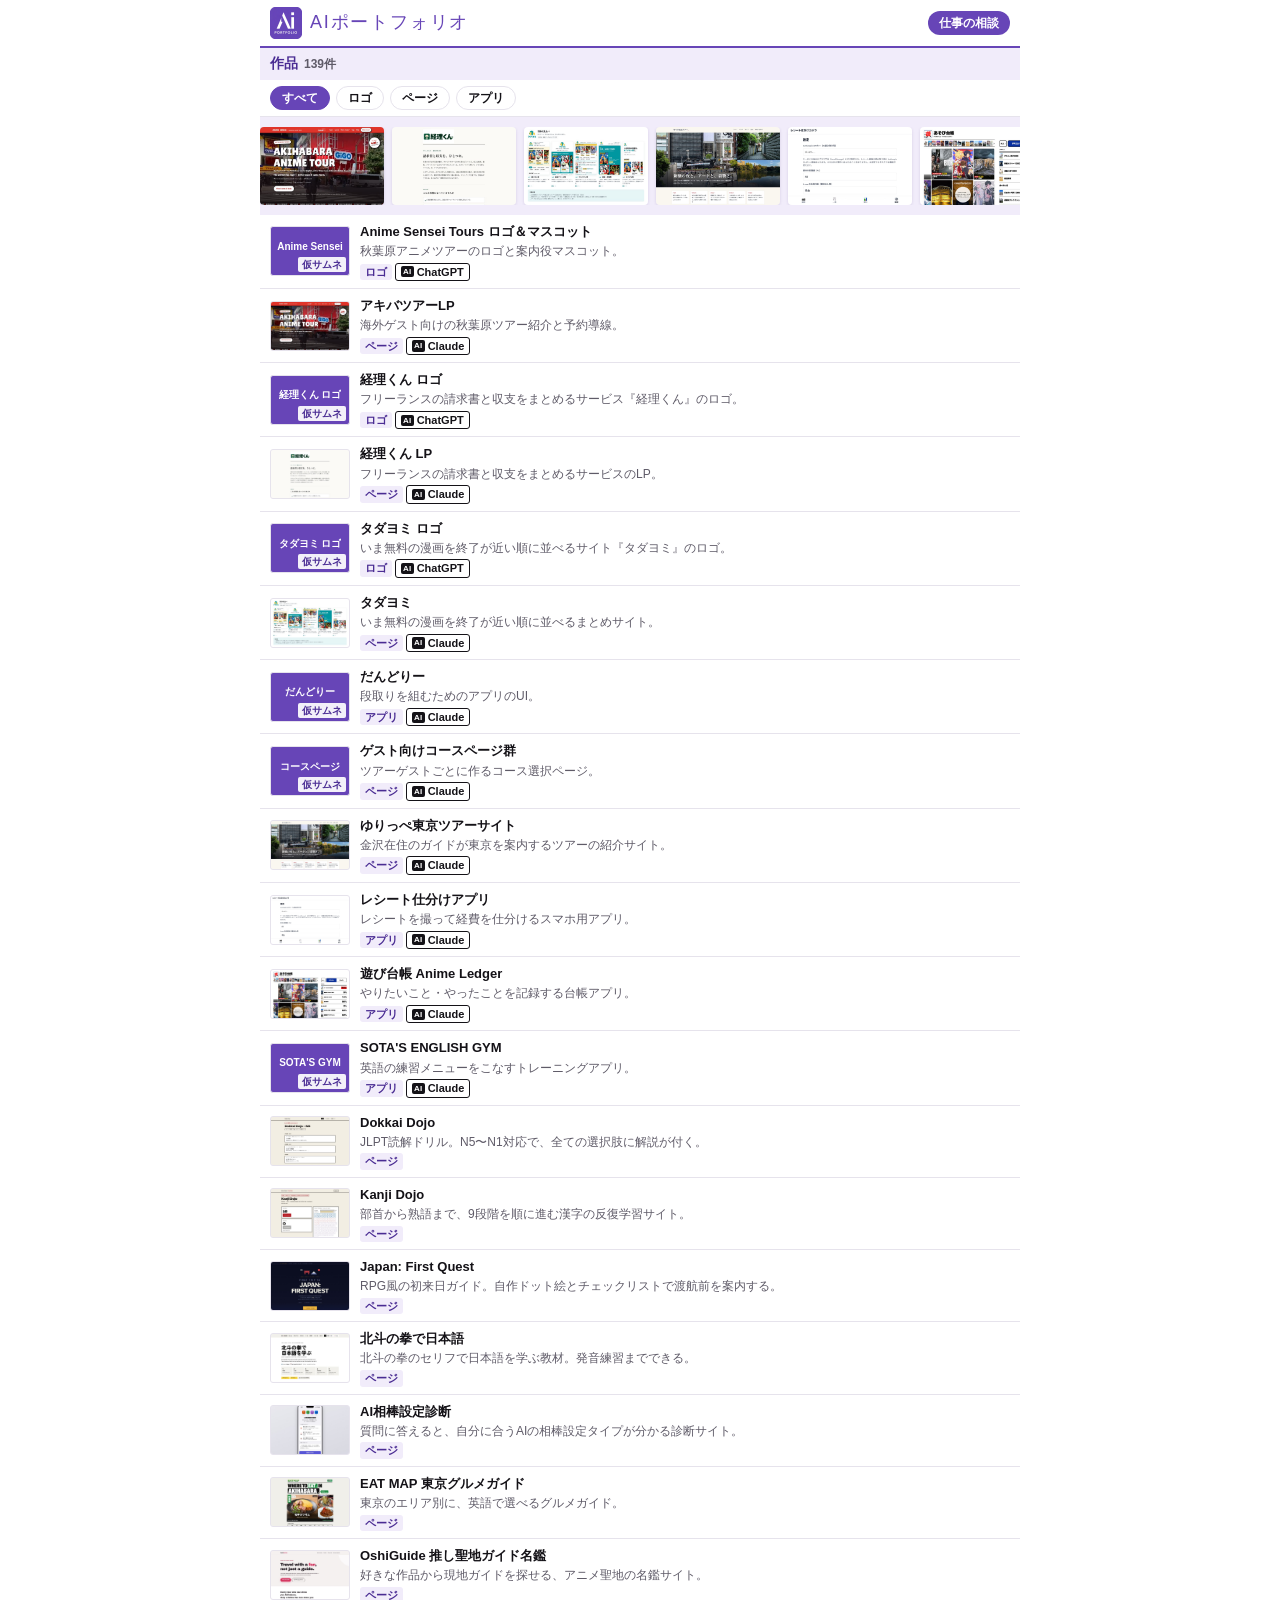
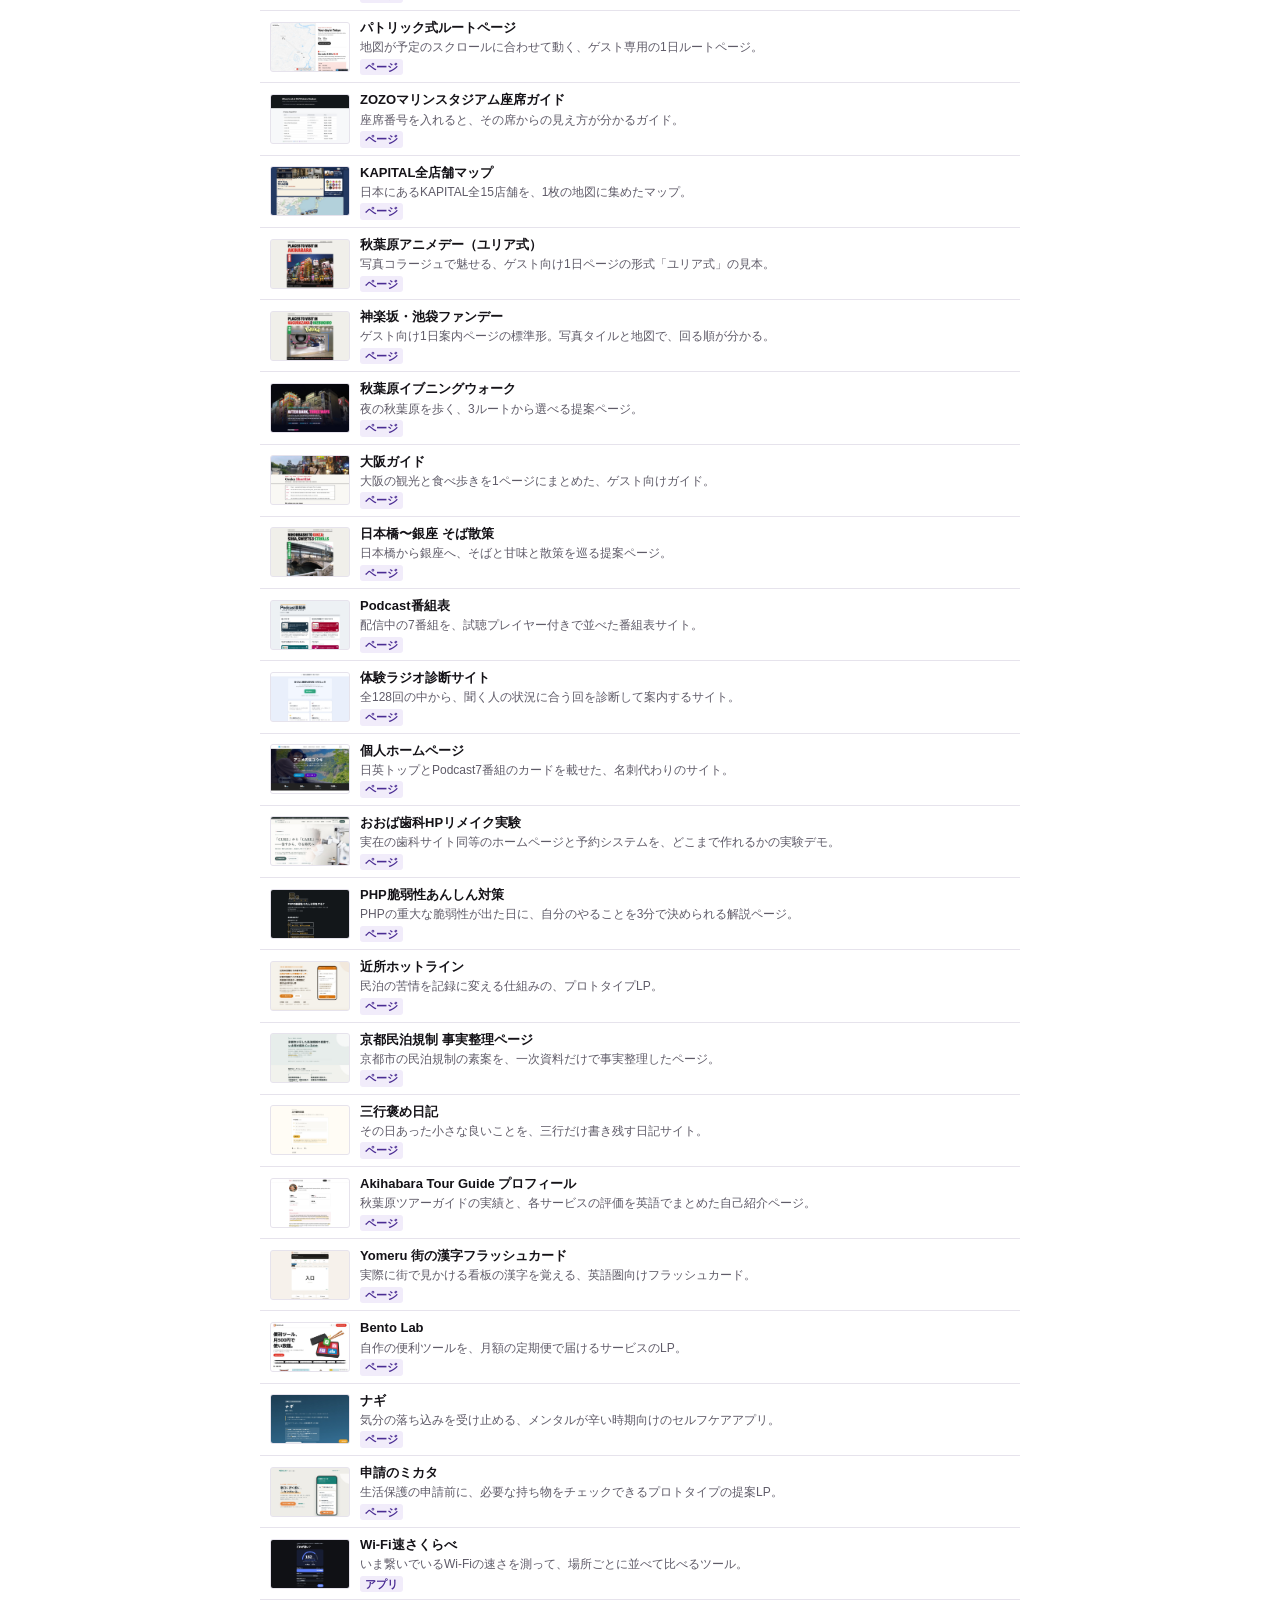
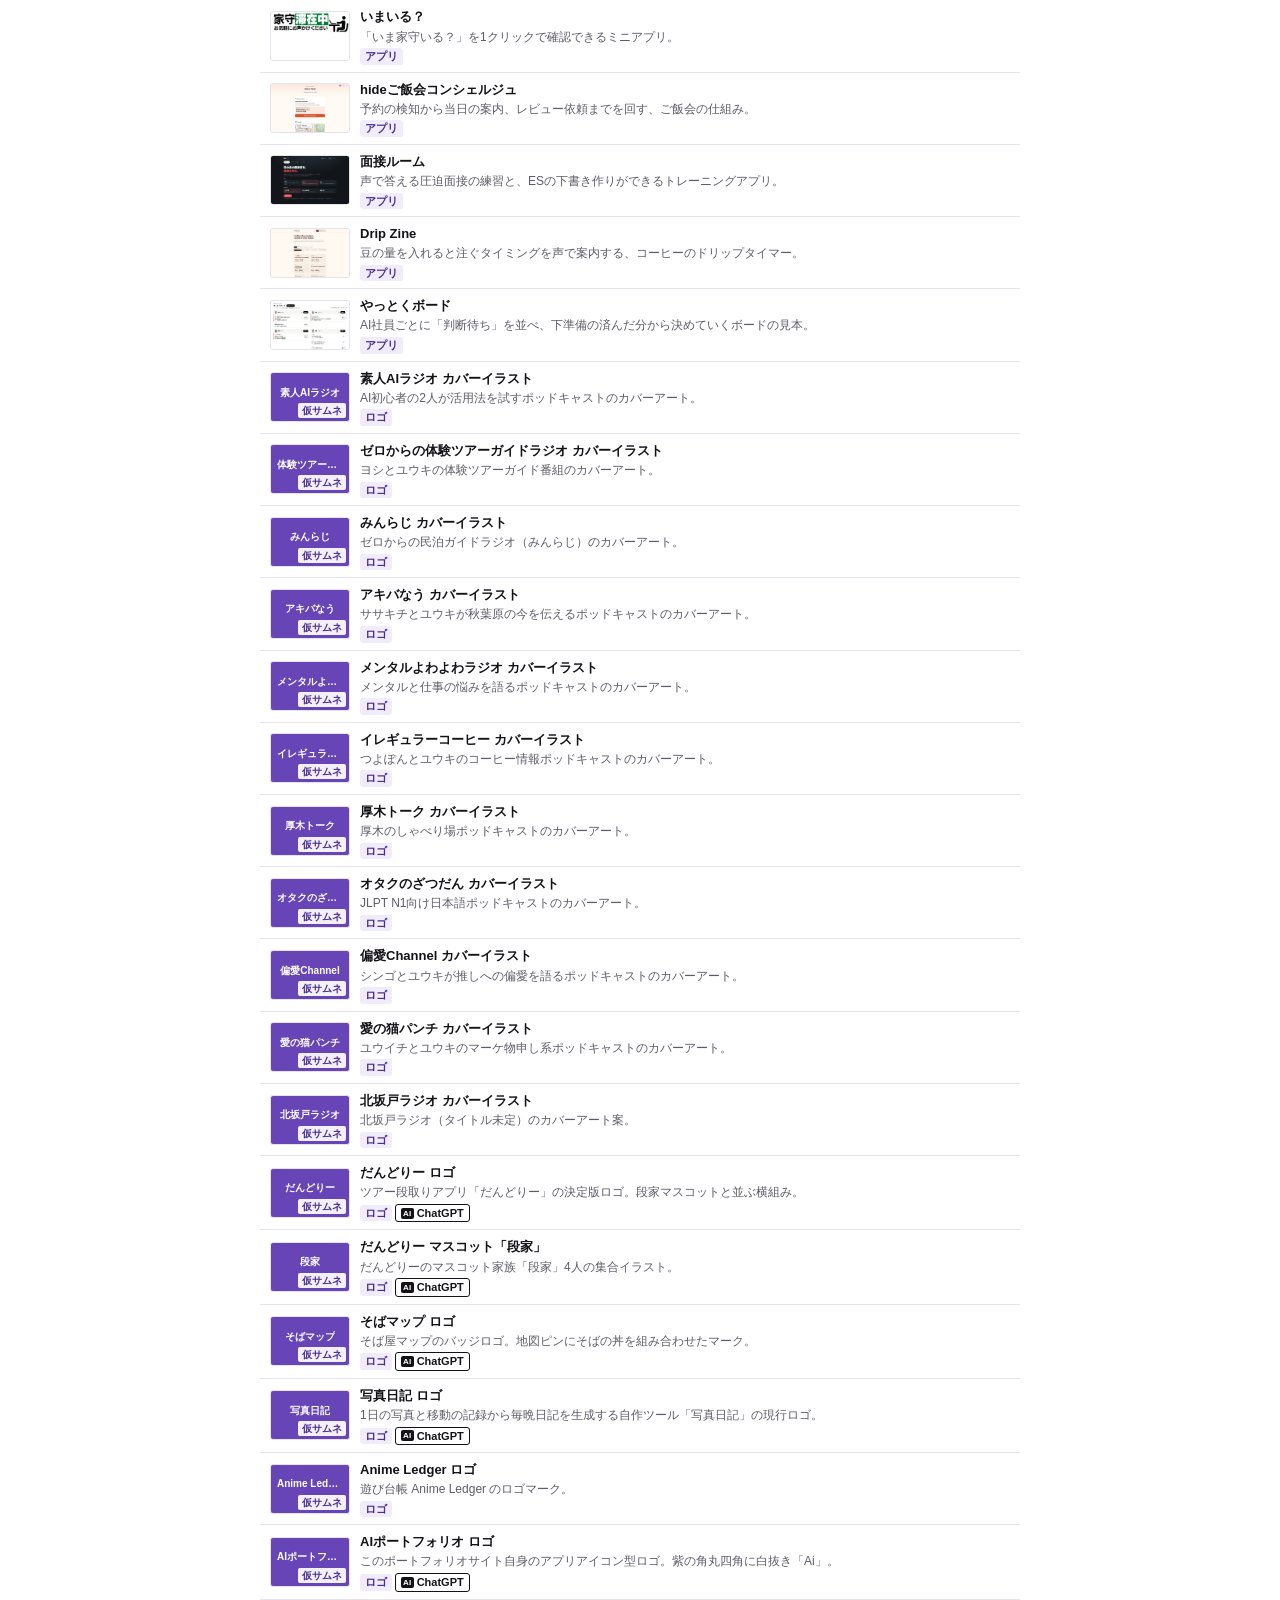
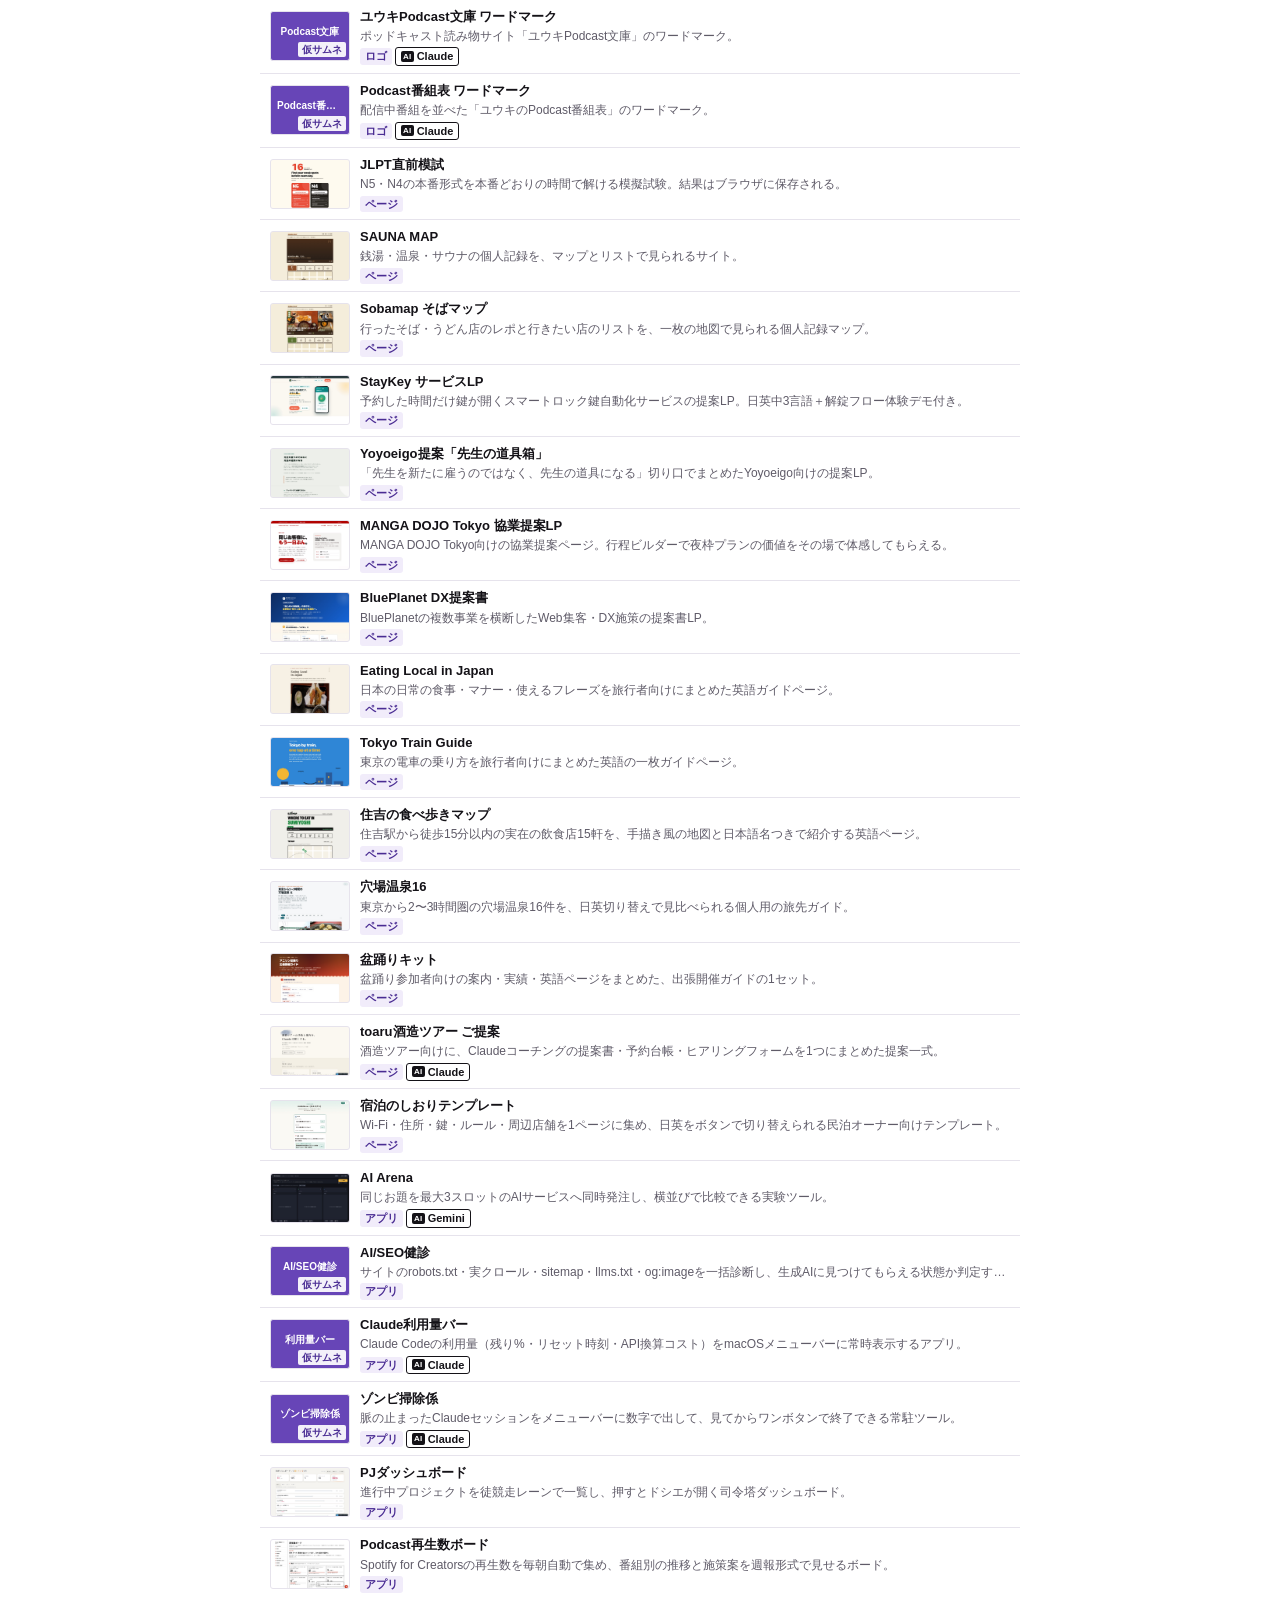
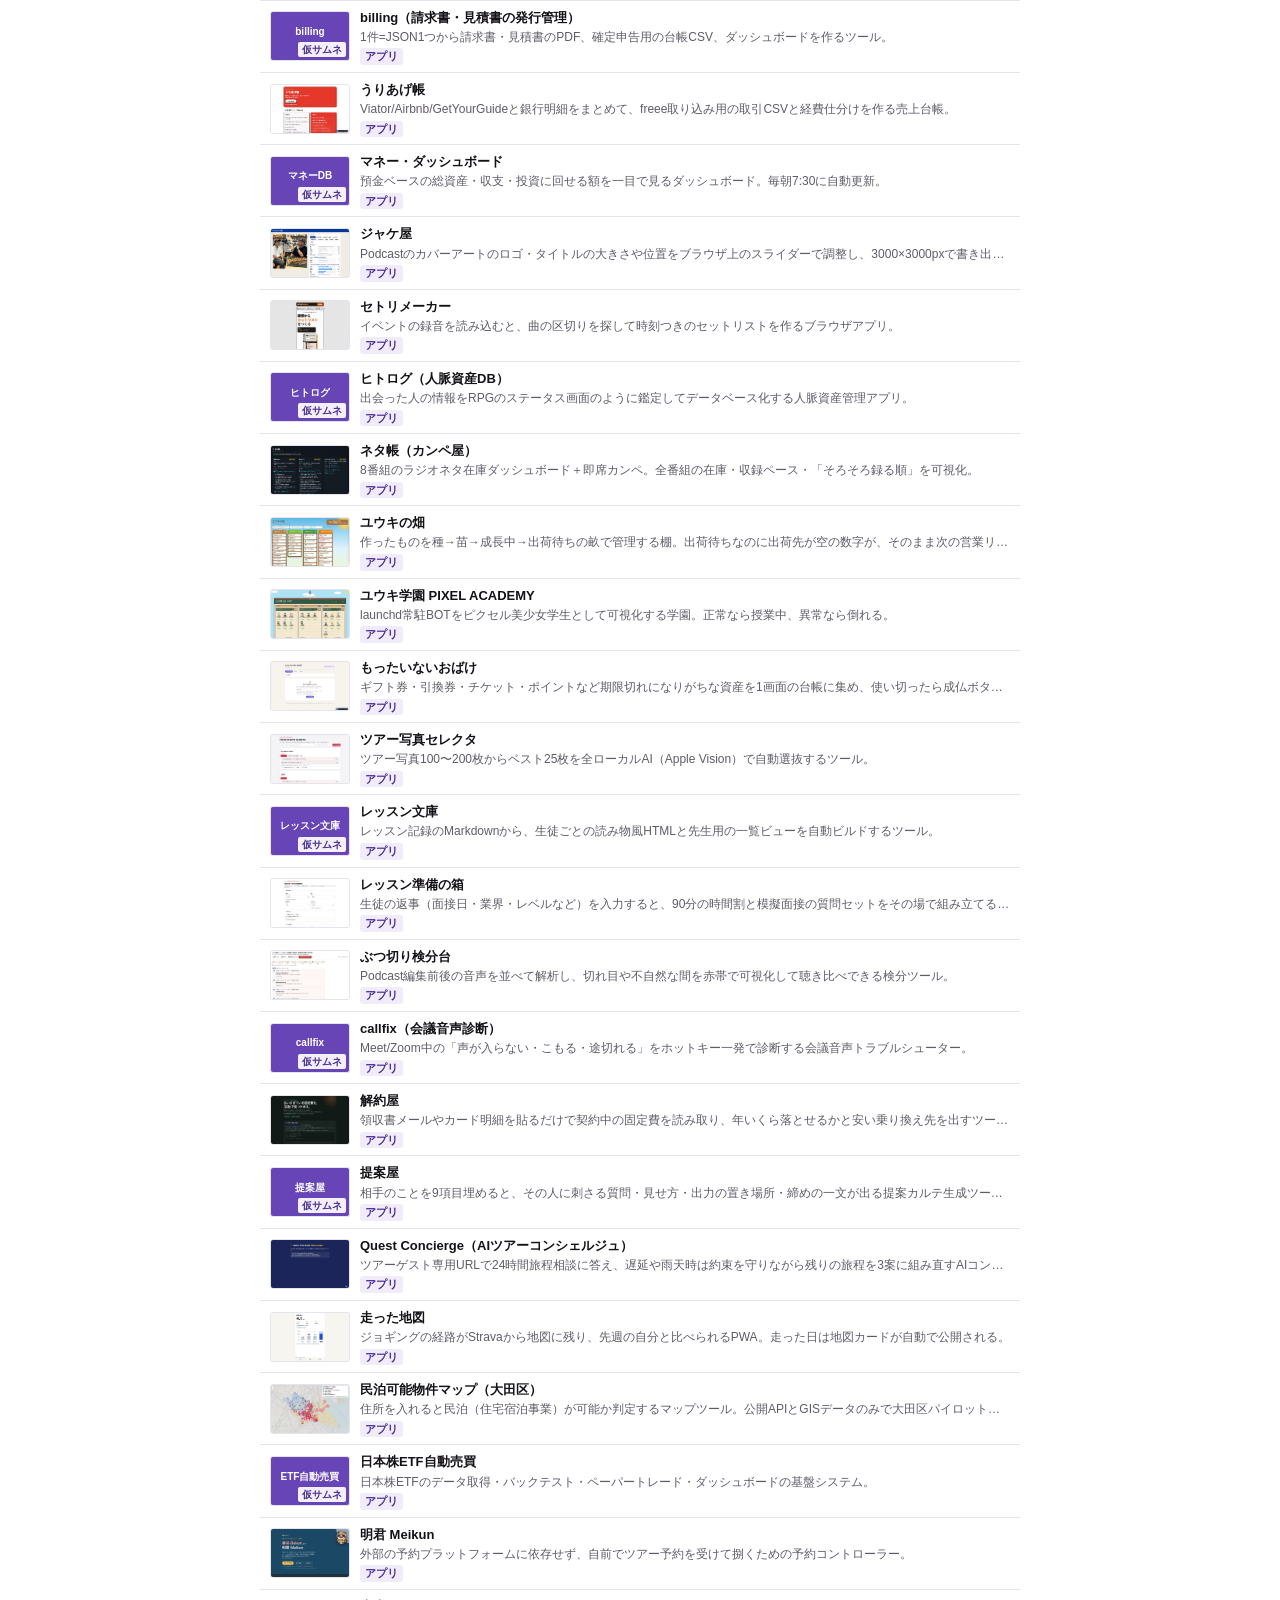
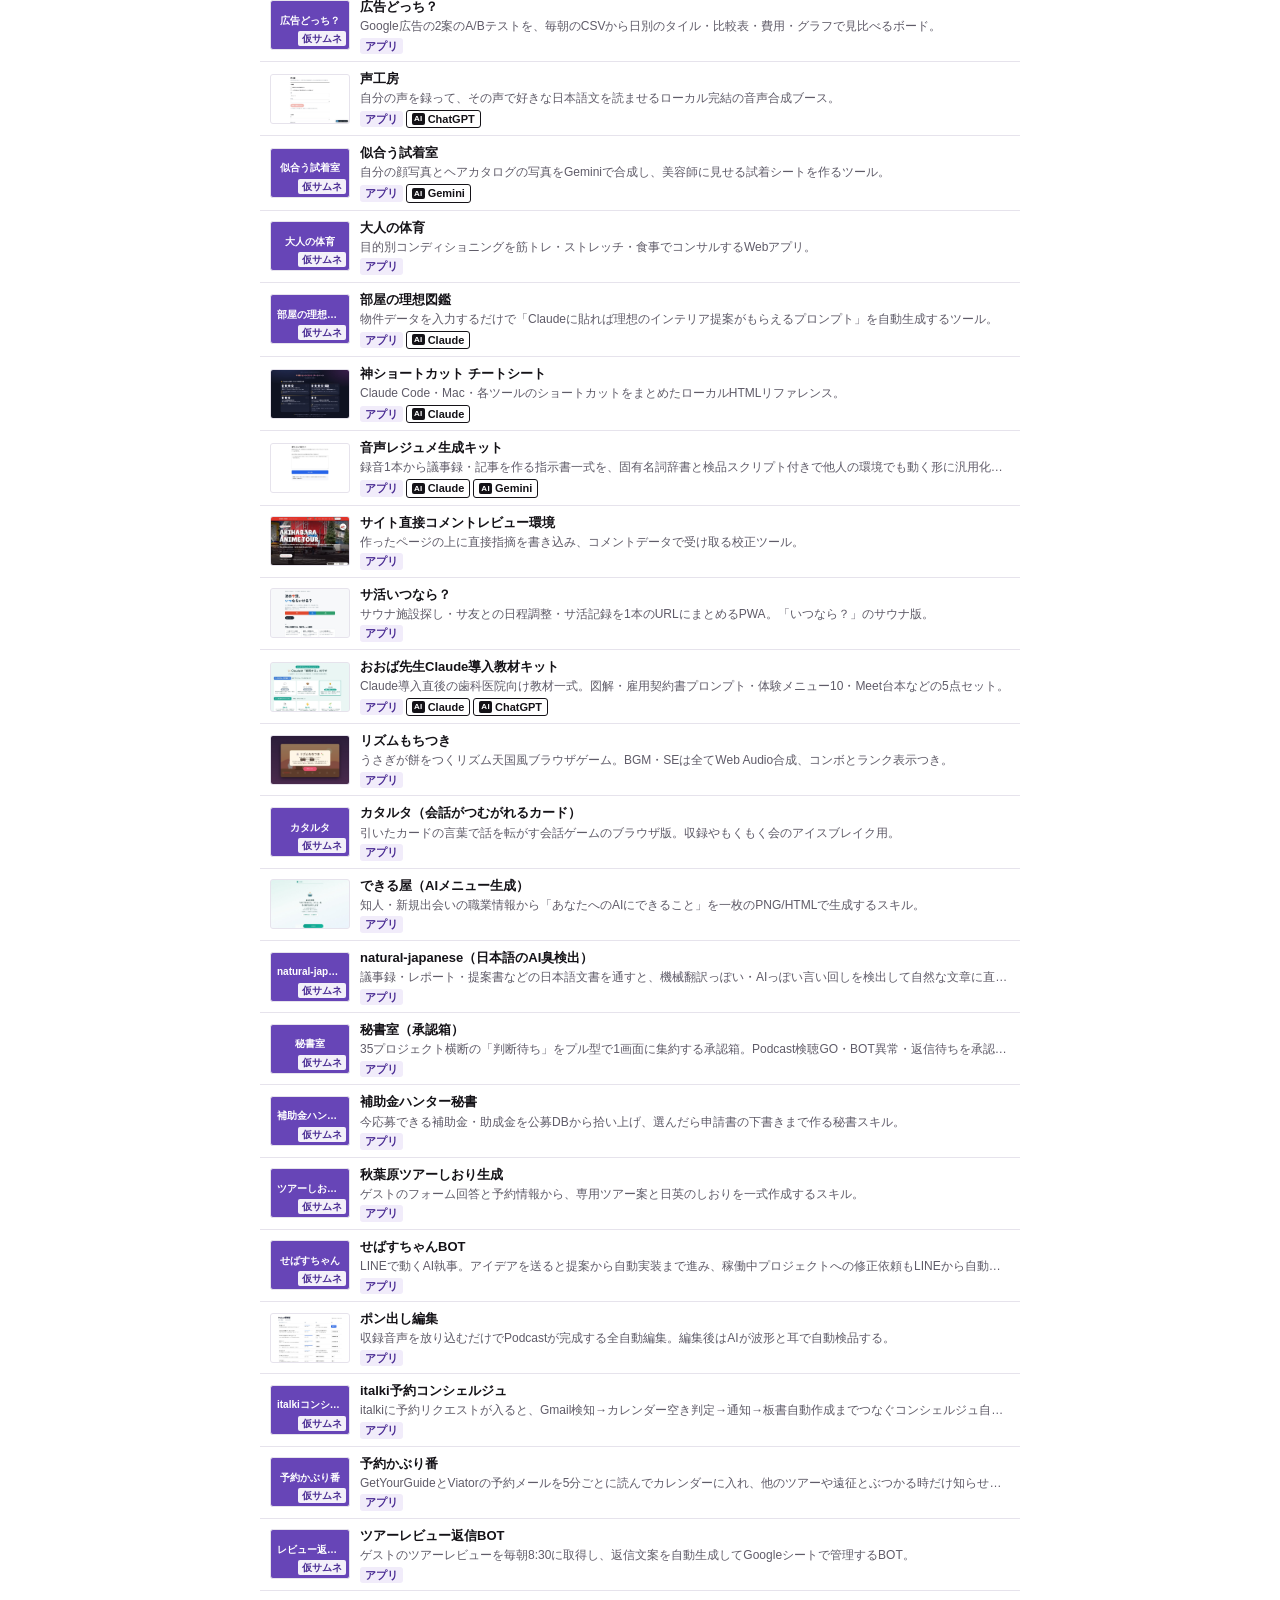
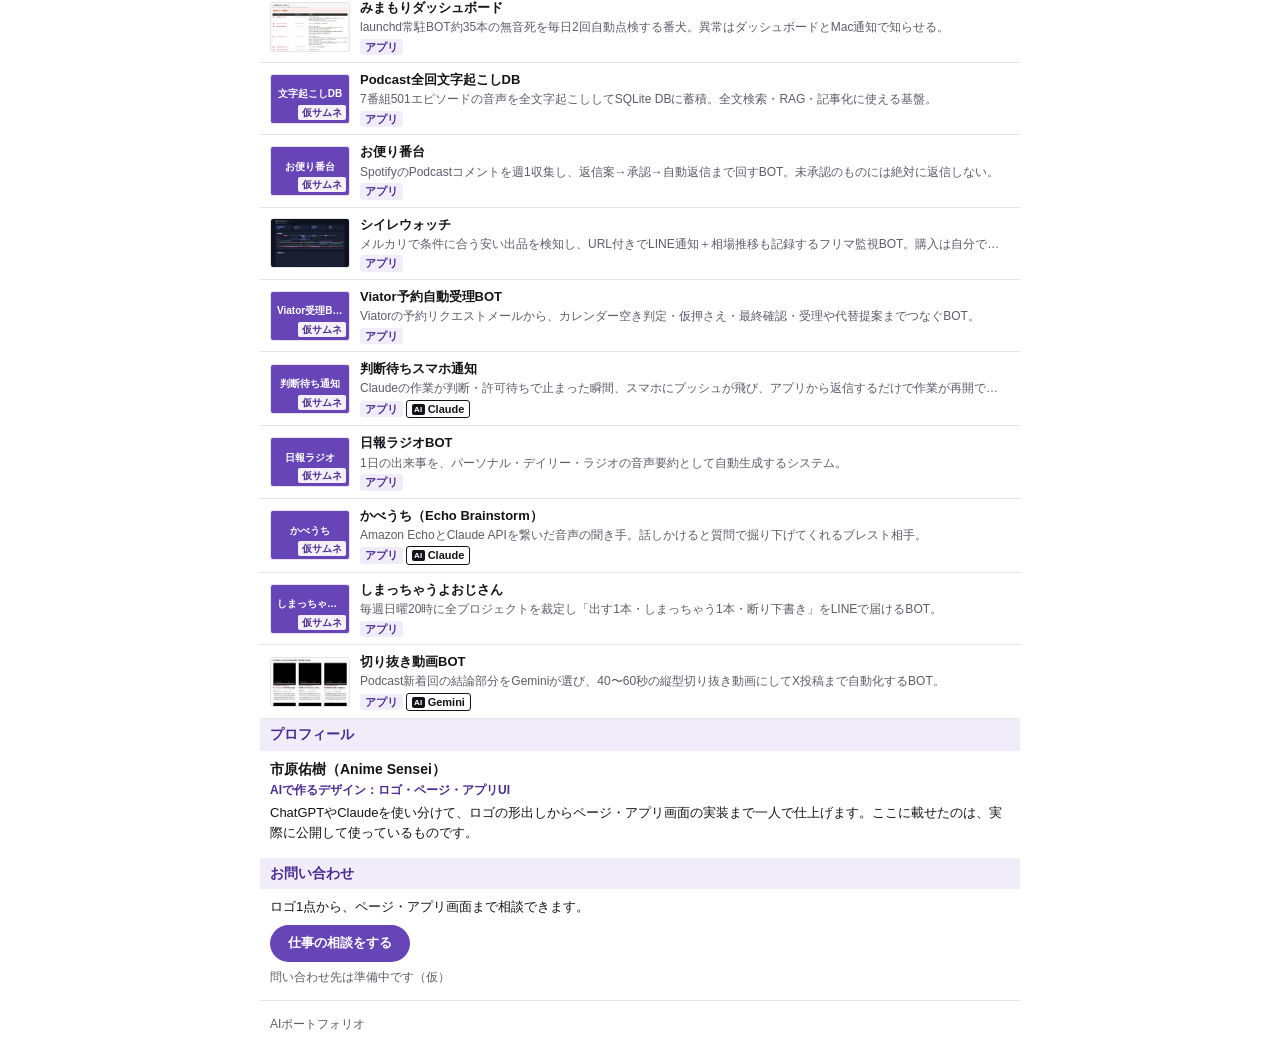
==== index.html @ 3da0596d "トップの流れるサムネ帯を2段→1段に（左へ流れる側を残し逆方向段を削除）。絞り込み連動・仮サムネ除外・速度は現行のまま。selftestに「index 流れは1段」を追加 Co-Authored-By" ====
<!doctype html>
<!-- 本採用（2026-11-20）：v8 を土台に、絞り込みをヒーローの上へ。見比べボードは board.html -->
<html lang="ja">
<head>
<meta charset="utf-8">
<meta name="viewport" content="width=device-width,initial-scale=1">
<title>AIポートフォリオ｜AIで作ったロゴ・ページ・アプリ</title>
<meta name="description" content="AIで設計・書き出ししたロゴ・ページ・アプリUIの実績集。">
<meta property="og:type" content="website">
<meta property="og:title" content="AIポートフォリオ｜AIで作ったロゴ・ページ・アプリ">
<meta property="og:description" content="ChatGPT・Claudeなどを使い分けて作ったデザイン実績。作品ごとに使用AIを記載。">
<meta property="og:url" content="https://yukitchy.github.io/ai-portfolio/">
<meta property="og:image" content="https://yukitchy.github.io/ai-portfolio/og-final.png">
<meta name="twitter:card" content="summary_large_image">
<link rel="icon" href="favicon.png" type="image/png">
<link rel="apple-touch-icon" href="assets/apple-touch-icon.png">
<link rel="stylesheet" href="common.css">
<style>
.card{display:flex;gap:10px;padding:7px 10px;border-bottom:1px solid var(--line);align-items:center}
.card .tl{flex:0 0 80px;width:80px}
.card .th{border-radius:3px;border:1px solid var(--line)}
.card .b{min-width:0;flex:1}

.duo{background:var(--vio-l);padding:10px 0}
.duo .flow{--w:124px;--g:8px;--dur:100s}
.duo .th{border-radius:4px;box-shadow:0 1px 3px rgba(40,20,90,.12)}
</style>
</head>
<body class="top">
<div class="wrap">
<header><a class="hd" href="./"><img src="assets/icon.png" alt="" width="32" height="32"><span class="site">AIポートフォリオ</span></a><a class="cta" href="#contact">仕事の相談</a></header>
<section class="works"><h2>作品<small><span id="count">–</span>件</small></h2><div class="filters"><div class="row" id="catRow" aria-label="種類で絞り込む"></div></div>
<div class="duo" aria-hidden="true"><div class="flow"></div></div><ul class="list" id="list"></ul>
<p id="empty">この種類の作品はまだありません。</p></section>
<section id="profile" class="prof"><h2>プロフィール</h2><p class="pn" id="pName"></p><p class="pr" id="pRole"></p><p class="pb" id="pBio"></p></section>
<section id="contact" class="ct"><h2>お問い合わせ</h2><p class="cl">ロゴ1点から、ページ・アプリ画面まで相談できます。</p><a class="btn" id="pContact" href="#contact">仕事の相談をする</a><p class="cn" id="pNote"></p></section>
<footer>AIポートフォリオ</footer>
</div>
<script>window.T={card:(it,i)=>`<li class="card${i===0?" first":""}"><span class="tl">${thumb(it)}</span><div class="b">${link(it,esc(it.title),"t")}<p class="d">${esc(it.desc)}</p>${tags(it)}</div></li>`};</script>
<script src="app.js"></script>
</body>
</html>
---- common.css ----
/* 全案共通：パレット（紫＋白＋黒）・コンパクト型の土台（タダヨミv3の文法）・チップ・タグ・仮サムネ */
:root{--vio:#6745b7;--vio-d:#4a2c93;--vio-l:#f1ecfa;--ink:#141217;--sub:#5f5b68;--line:#e6e3ec;--bg:#fff}
*{box-sizing:border-box;margin:0;padding:0}
body{font-family:"Hiragino Kaku Gothic ProN","Hiragino Sans","Noto Sans JP","Yu Gothic",sans-serif;color:var(--ink);background:var(--bg);line-height:1.55;-webkit-text-size-adjust:100%}
img{display:block;max-width:100%}
a{color:inherit}
h1,h2,h3{white-space:nowrap;overflow:hidden;text-overflow:ellipsis}
.wrap{max-width:760px;margin:0 auto}
/* 薄いヘッダー：確定アイコン＋サイト名（細字・字間広め・紫）＋相談導線 */
header{display:flex;align-items:center;gap:8px;height:48px;padding:0 10px;border-bottom:2px solid var(--vio)}
.hd{display:flex;align-items:center;gap:8px;text-decoration:none;min-width:0}
.hd img{flex:none}
.site{font-size:clamp(15px,4.6vw,18px);font-weight:300;letter-spacing:.1em;color:var(--vio);white-space:nowrap}
.cta{margin-left:auto;flex:none;font-size:12px;font-weight:700;color:#fff;background:var(--vio);text-decoration:none;border-radius:999px;padding:3px 11px;white-space:nowrap}
.note{display:inline-block;font-size:11px;color:var(--sub);border:1px solid var(--line);border-radius:4px;padding:0 5px;background:#fff}
.proto{text-align:right;padding:4px 10px 0}
h2{font-size:14px;font-weight:800;display:flex;align-items:baseline;gap:6px;background:var(--vio-l);color:var(--vio-d);padding:5px 10px}
h2 small{font-size:12px;font-weight:600;color:var(--sub)}
.filters{position:sticky;top:0;z-index:5;background:#fff;padding:6px 10px;border-bottom:1px solid var(--line)}
.row{display:flex;gap:6px;overflow-x:auto;scrollbar-width:none}
.row::-webkit-scrollbar{display:none}
.chip{flex:0 0 auto;font:inherit;font-size:12px;font-weight:600;border:1px solid var(--line);background:#fff;color:var(--ink);border-radius:999px;padding:2px 11px;cursor:pointer;white-space:nowrap}
.chip[aria-pressed=true]{background:var(--vio);color:#fff;border-color:var(--vio)}
.list{list-style:none}
.card .t{display:block;font-size:13px;font-weight:800;white-space:nowrap;overflow:hidden;text-overflow:ellipsis;text-decoration:none}
/* カード全体をタップ可能に：タイトルのリンクをカード全面へ広げる（リンクなし作品は span のまま＝飛ばない） */
.card{position:relative}
.card .tl{display:block}
.card a.t::after{content:"";position:absolute;inset:0;z-index:1}
.card:hover a.t,.card a.t:focus-visible{color:var(--vio-d)}
.card a.t:focus-visible{outline:none}.card:has(a.t:focus-visible){outline:2px solid var(--vio);outline-offset:-2px}
.card .d{font-size:12px;color:var(--sub);white-space:nowrap;overflow:hidden;text-overflow:ellipsis}
.tags{display:flex;flex-wrap:wrap;gap:3px;align-items:center;margin-top:2px}
/* 担当範囲＝紫の塗り／使用AI＝黒の細枠＋「AI」の頭文字 */
.scope,.ai{font-size:11px;font-weight:700;line-height:1.5;border-radius:3px;padding:0 5px;white-space:nowrap}
.scope{background:var(--vio-l);color:var(--vio-d)}
.ai{border:1px solid var(--ink);color:var(--ink);font-weight:600;display:inline-flex;align-items:center;gap:3px}
.ai::before{content:"AI";font-size:8px;font-weight:800;letter-spacing:.04em;background:var(--ink);color:#fff;border-radius:2px;padding:0 2px;line-height:1.4}
.th{display:block;width:100%;aspect-ratio:16/10;height:auto;object-fit:cover;object-position:top;background:var(--vio-l)}
.ph{position:relative;display:flex;align-items:center;justify-content:center;padding:4px 6px 14px;overflow:hidden;background:var(--vio);color:#fff;text-align:center}
.ph span{font-size:11px;font-weight:700;line-height:1.3;display:-webkit-box;-webkit-line-clamp:2;-webkit-box-orient:vertical;overflow:hidden;overflow-wrap:anywhere}
.ph small{position:absolute;right:3px;bottom:3px;font-size:10px;font-weight:600;background:rgba(255,255,255,.92);color:var(--vio-d);border-radius:2px;padding:0 4px;line-height:1.5}
/* プロフィール・問い合わせ（コンパクト） */
.prof,.ct{padding:0 0 14px}
.prof p,.ct p{padding:0 10px}
.prof .pn{font-weight:800;font-size:14px;margin-top:8px}.prof .pr{font-size:12px;color:var(--vio-d);font-weight:700}.prof .pb{font-size:13px;margin-top:4px}
.ct .cl{font-size:13px;margin:8px 0}
.btn{display:inline-block;margin:0 10px;background:var(--vio);color:#fff;text-decoration:none;font-weight:700;font-size:13px;border-radius:999px;padding:8px 18px}
.ct .cn{font-size:12px;color:var(--sub);margin-top:6px}
footer{padding:14px 10px 30px;font-size:12px;color:var(--sub);border-top:1px solid var(--line)}
.tl .ph span{font-size:10px;-webkit-line-clamp:1;display:block;white-space:nowrap;overflow:hidden;text-overflow:ellipsis;max-width:100%}
#empty{display:none;padding:32px 0;text-align:center;color:var(--sub);font-size:13px}
/* v6〜v10：作品サムネがゆっくり横に流れるヒーロー。トラックに同じ並びを2回入れ、半分ずらして継ぎ目なくループ。はみ出しは .flow 内で切る */
.flow{overflow:hidden}
.flow .tr{display:flex;width:max-content;gap:var(--g,8px);padding-right:var(--g,8px);animation:flow var(--dur,90s) linear infinite}
.flow.rev .tr{animation-direction:reverse}
.flow .fi{flex:none;display:block;width:var(--w,120px)}
@keyframes flow{to{transform:translate3d(-50%,0,0)}}
@media(prefers-reduced-motion:reduce){.flow .tr{animation:none}}
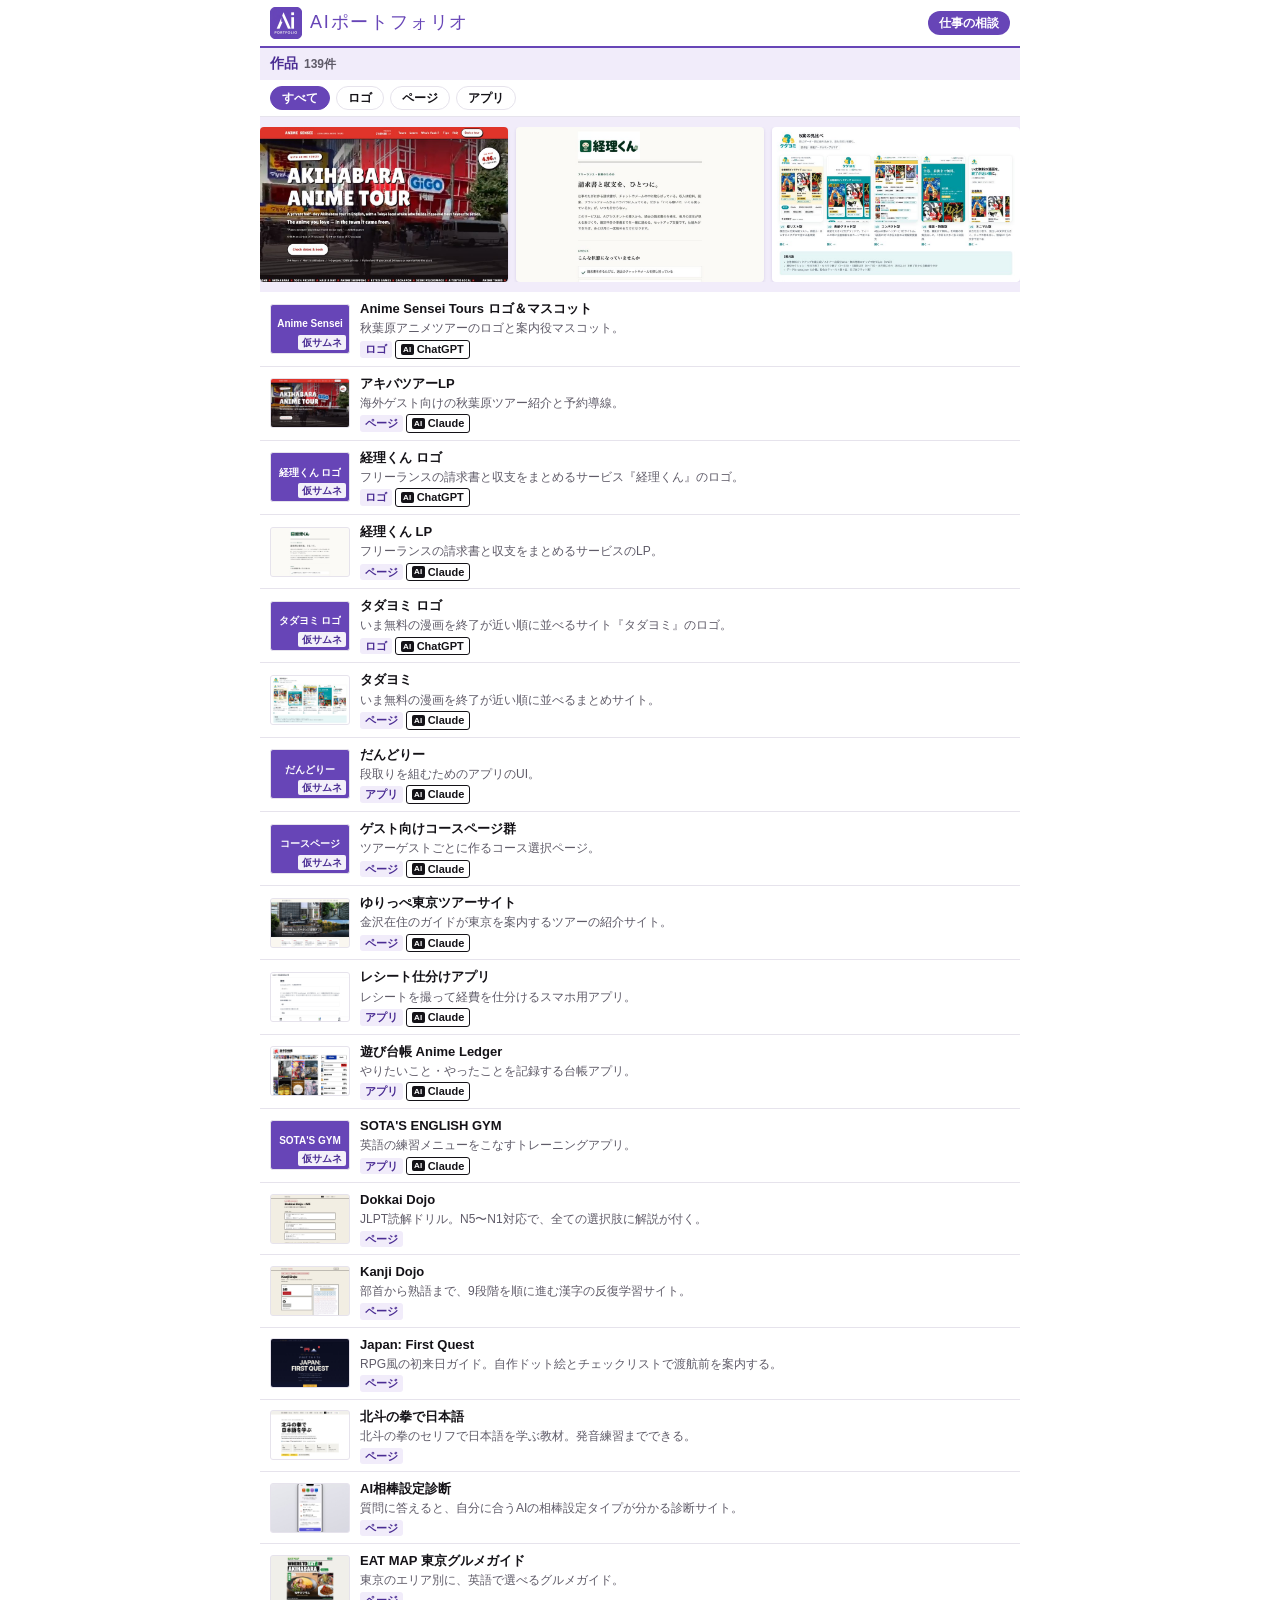
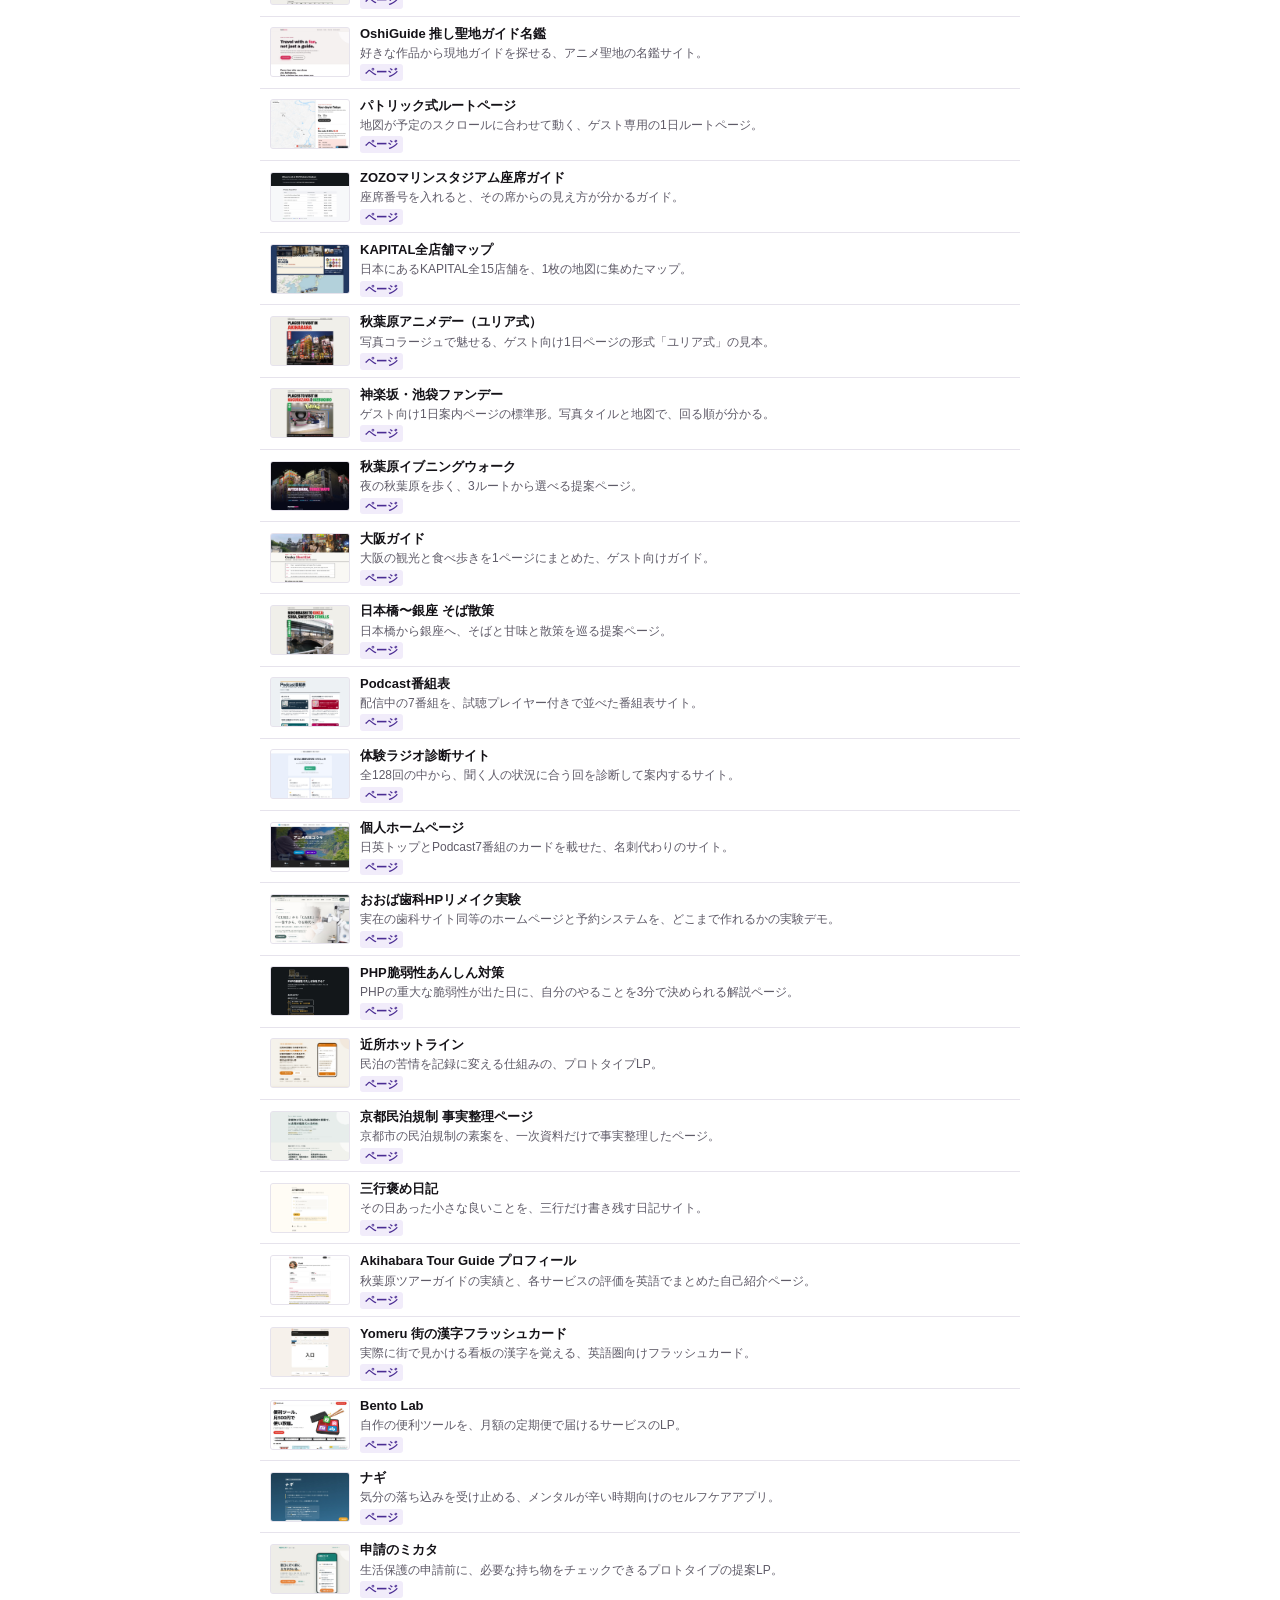
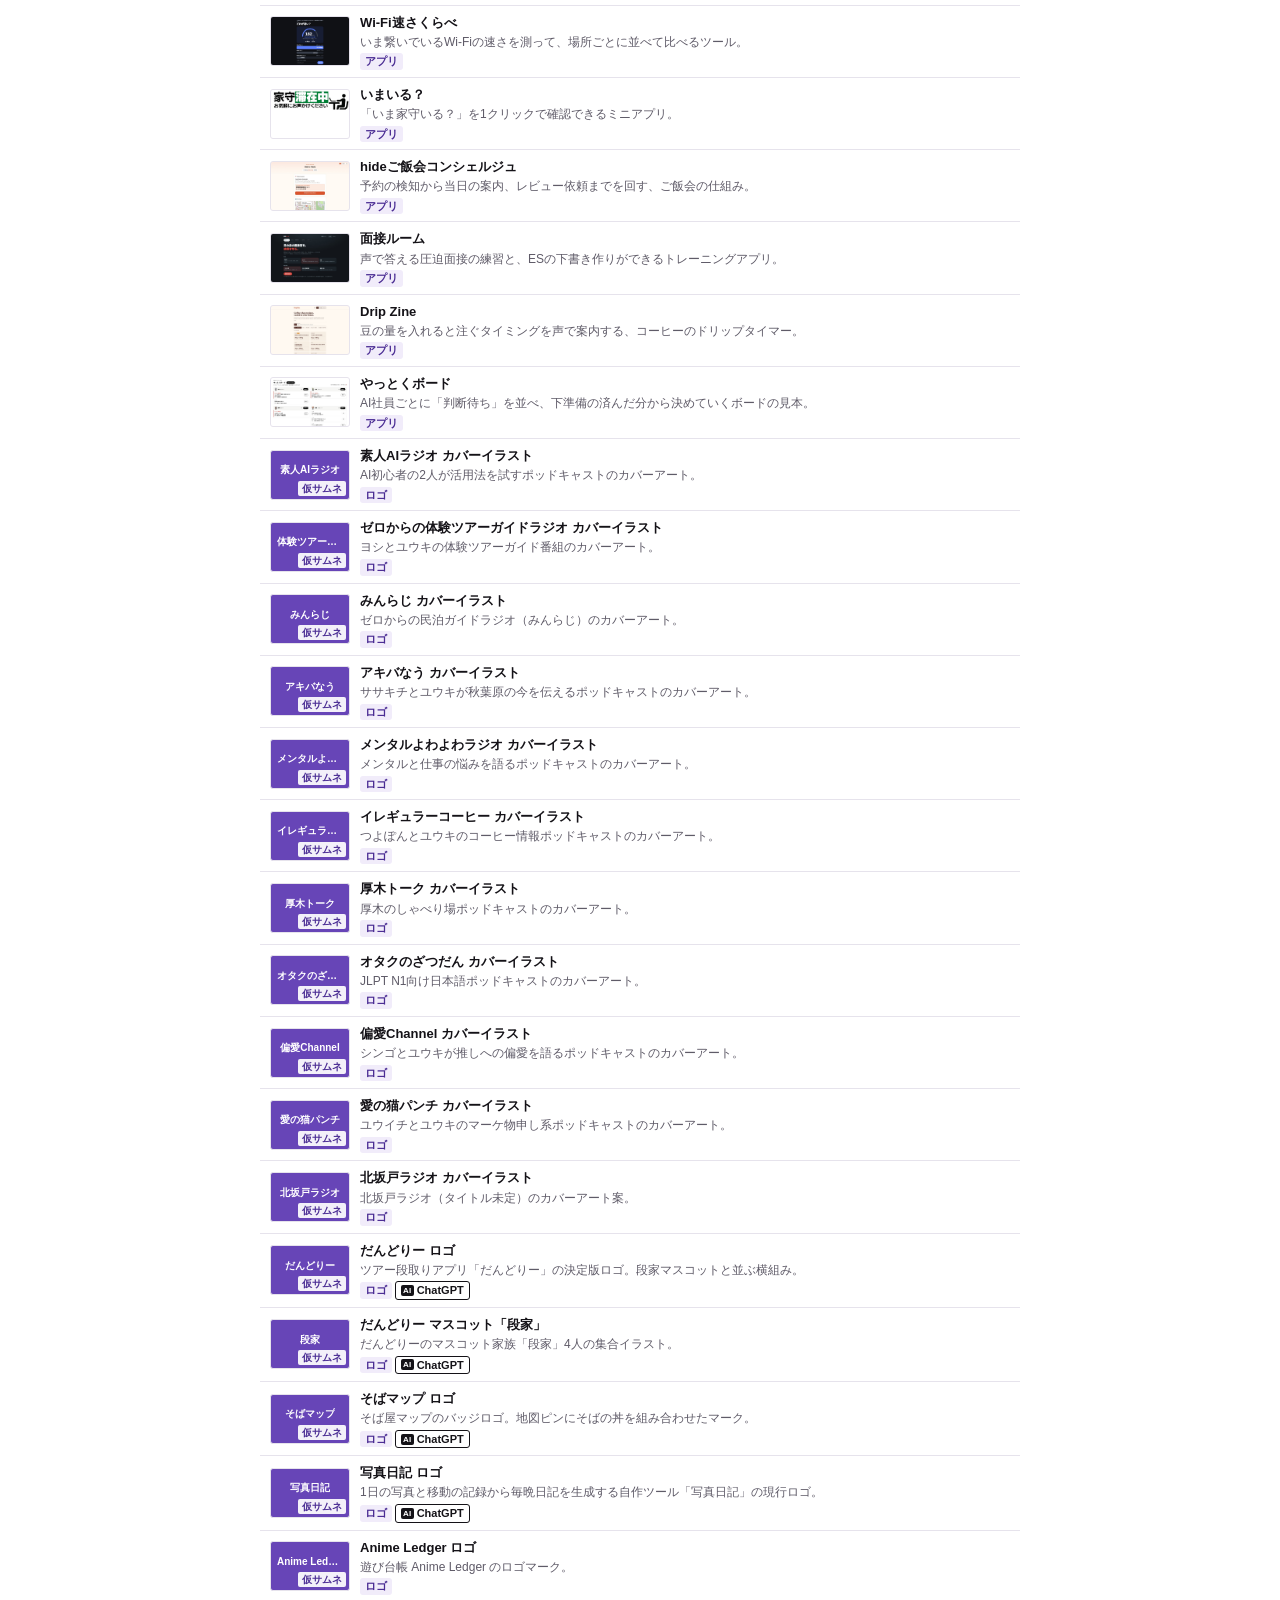
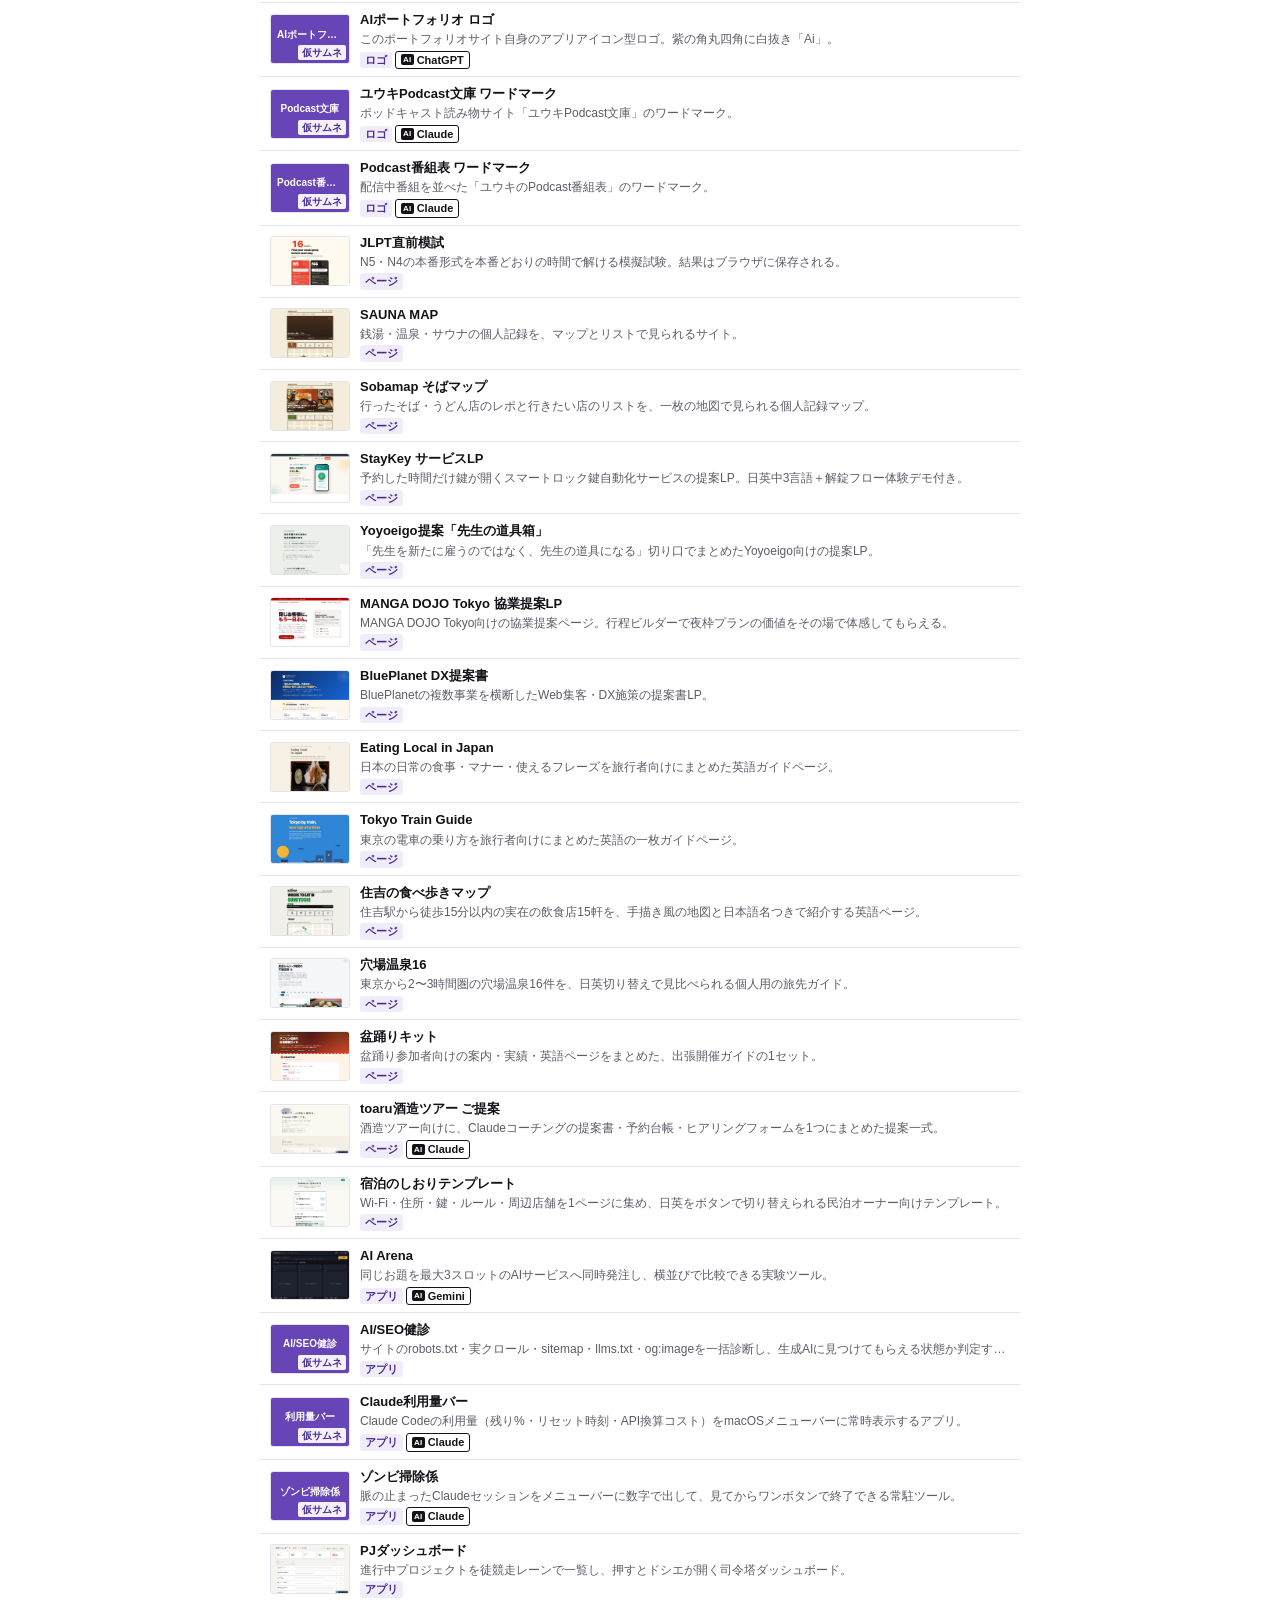
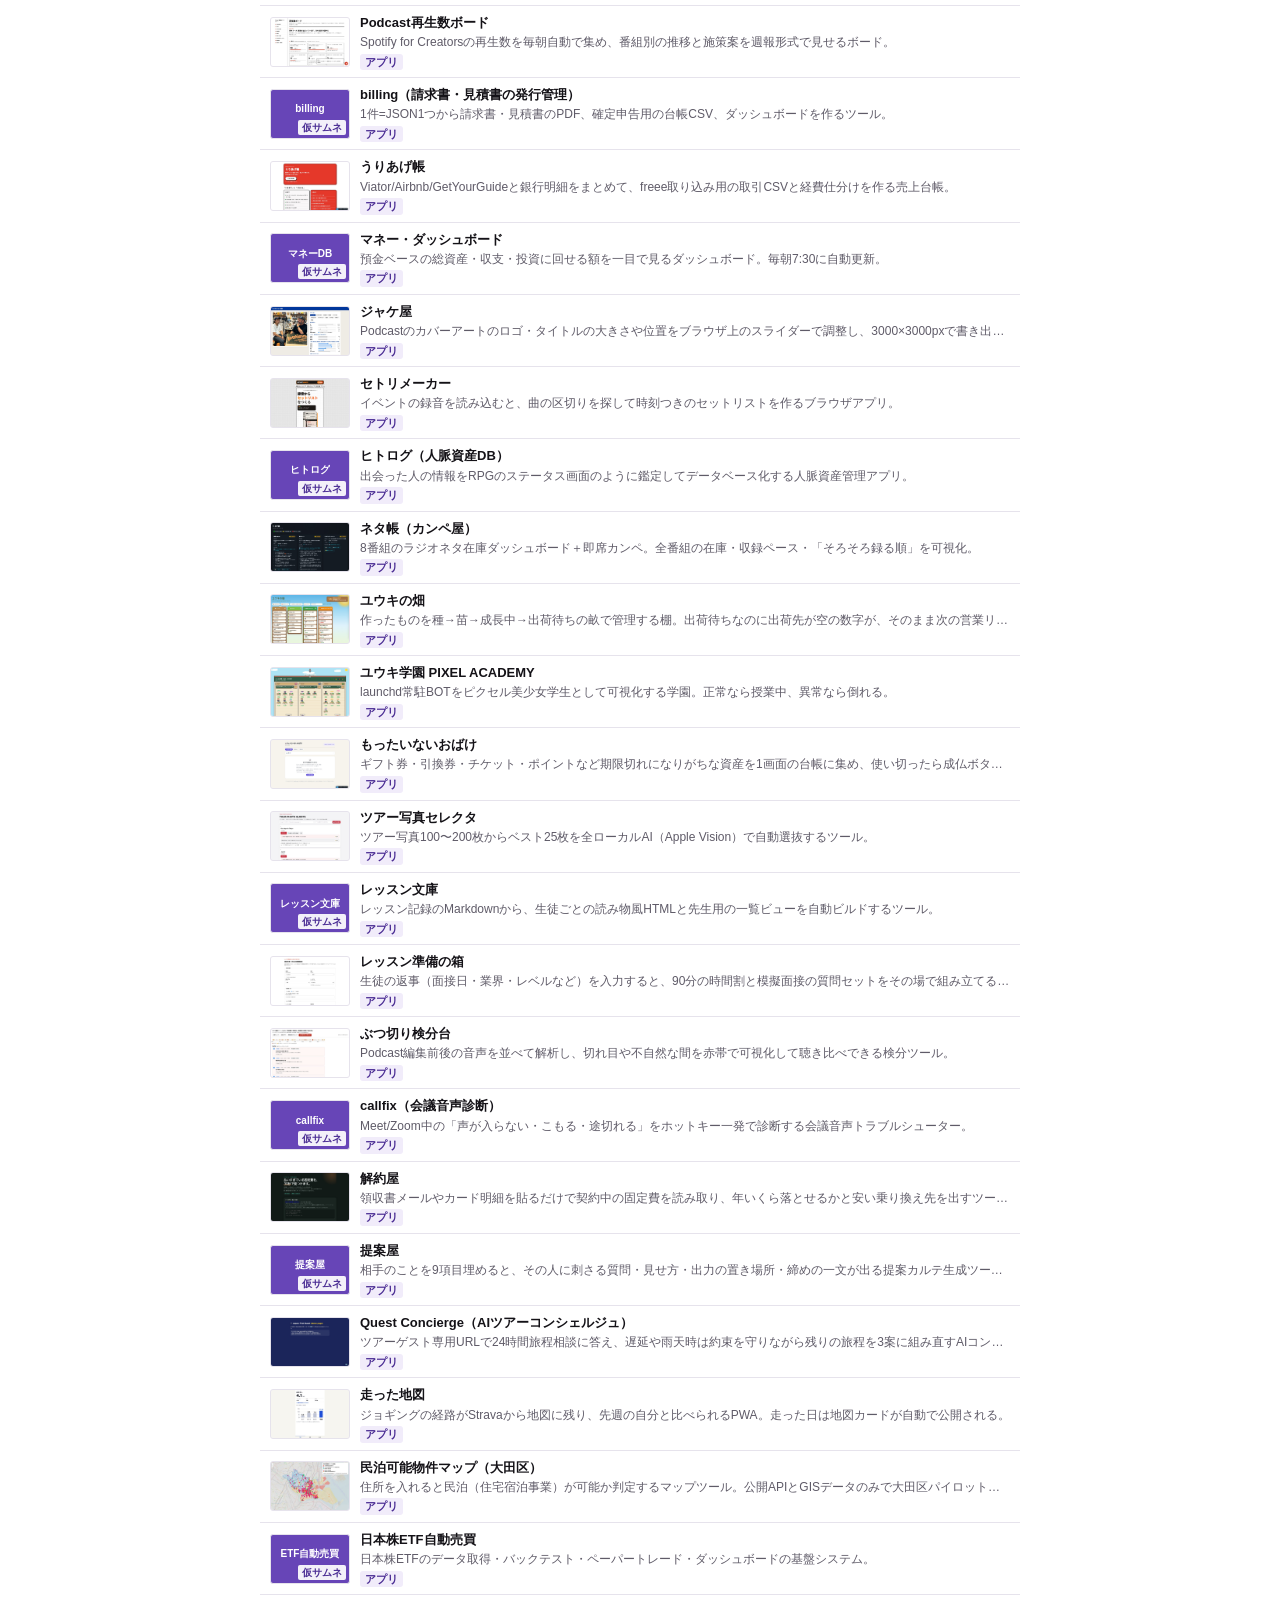
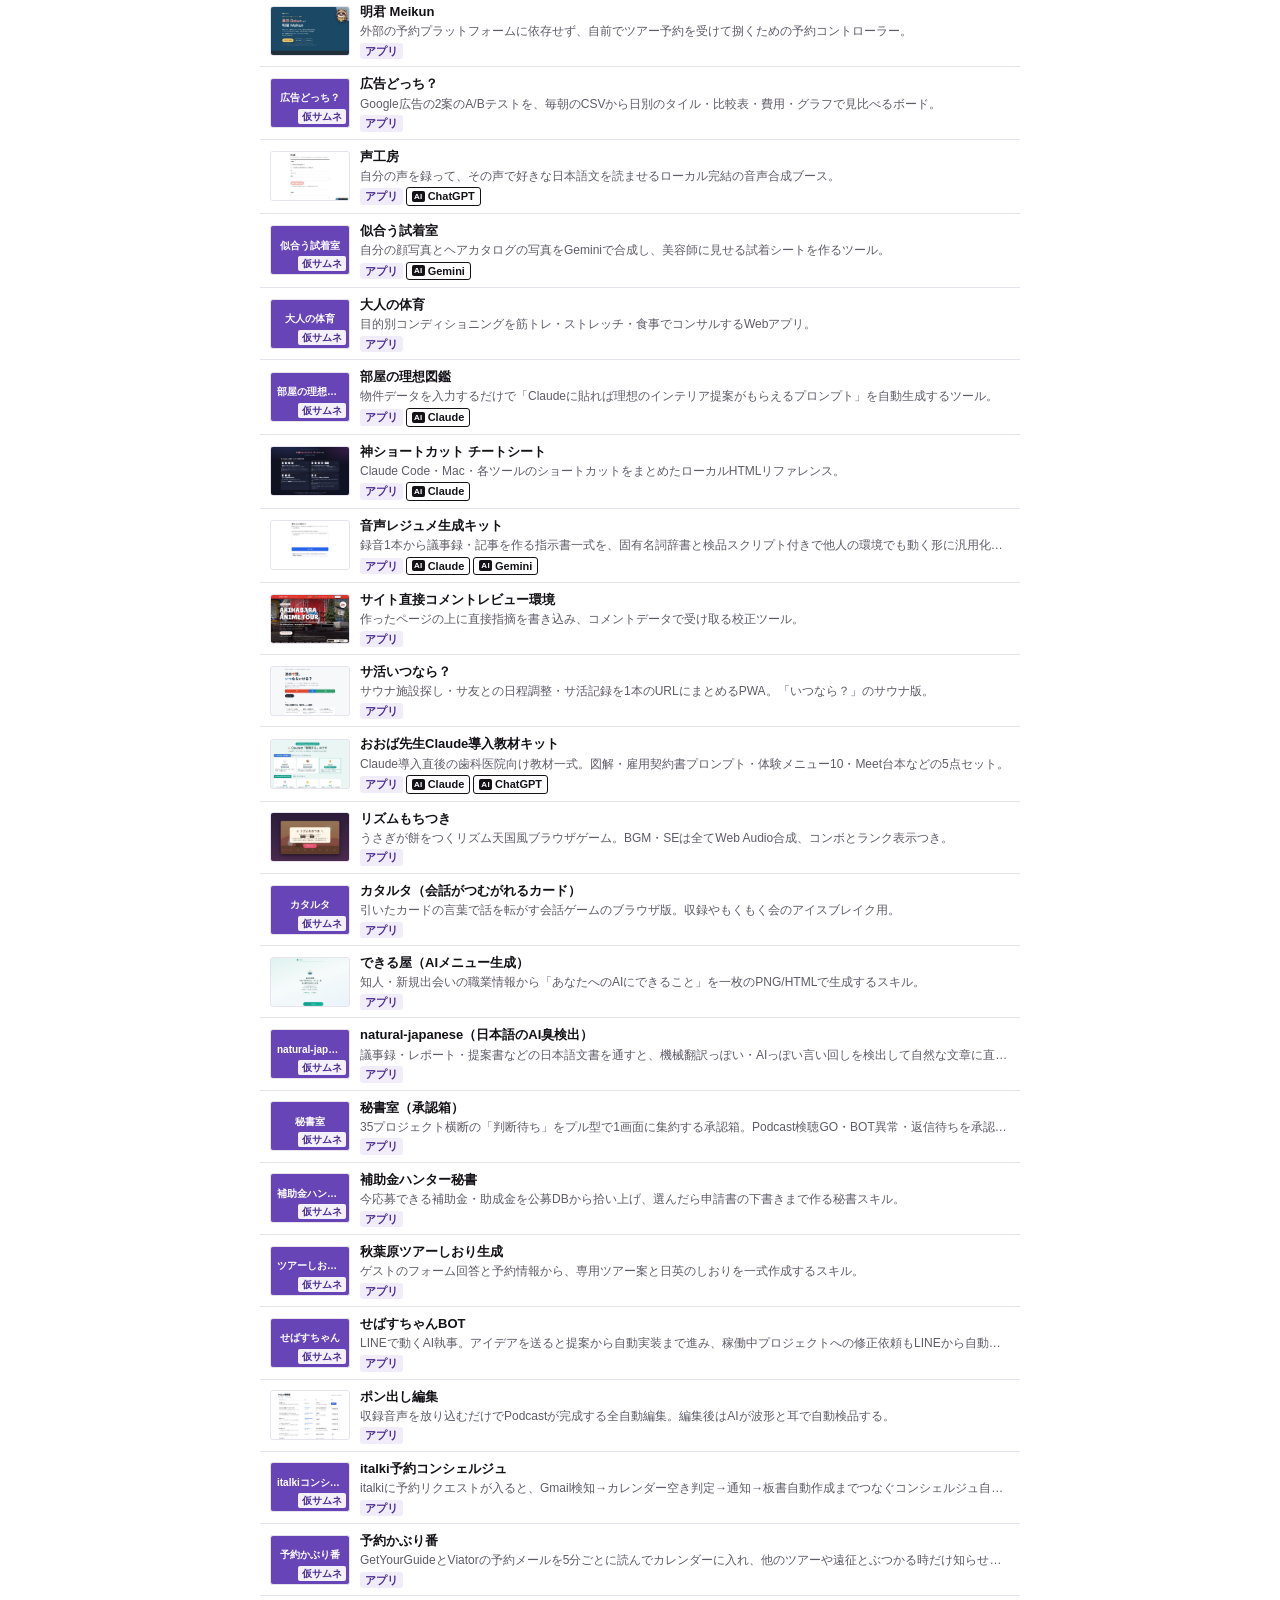
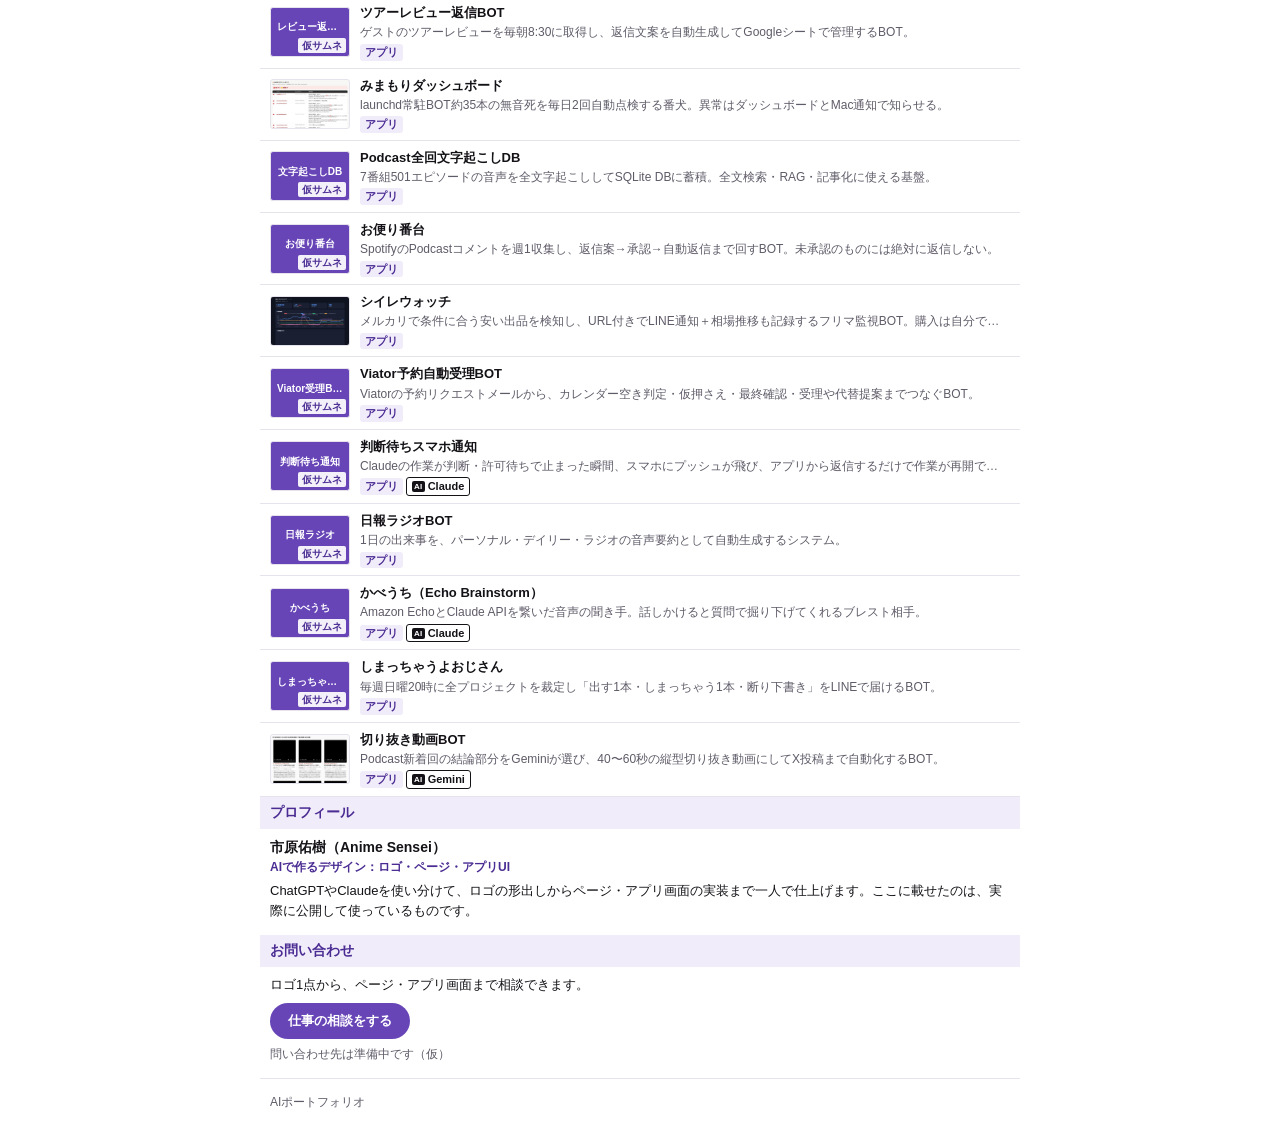
==== commit 6acc419b: "トップの流れるサムネを縦横2倍に（124×77.5→248×155px）。1周の秒数も2倍にして流れる速さ（px/秒）は据え置き。selftestに「index 流れのサムネは2倍サイズ」を追加 Co" ====
--- a/index.html
+++ b/index.html
@@ -22,7 +22,7 @@
 .card .b{min-width:0;flex:1}
 
 .duo{background:var(--vio-l);padding:10px 0}
-.duo .flow{--w:124px;--g:8px;--dur:100s}
+.duo .flow{--w:248px;--g:8px;--dur:200s}
 .duo .th{border-radius:4px;box-shadow:0 1px 3px rgba(40,20,90,.12)}
 </style>
 </head>
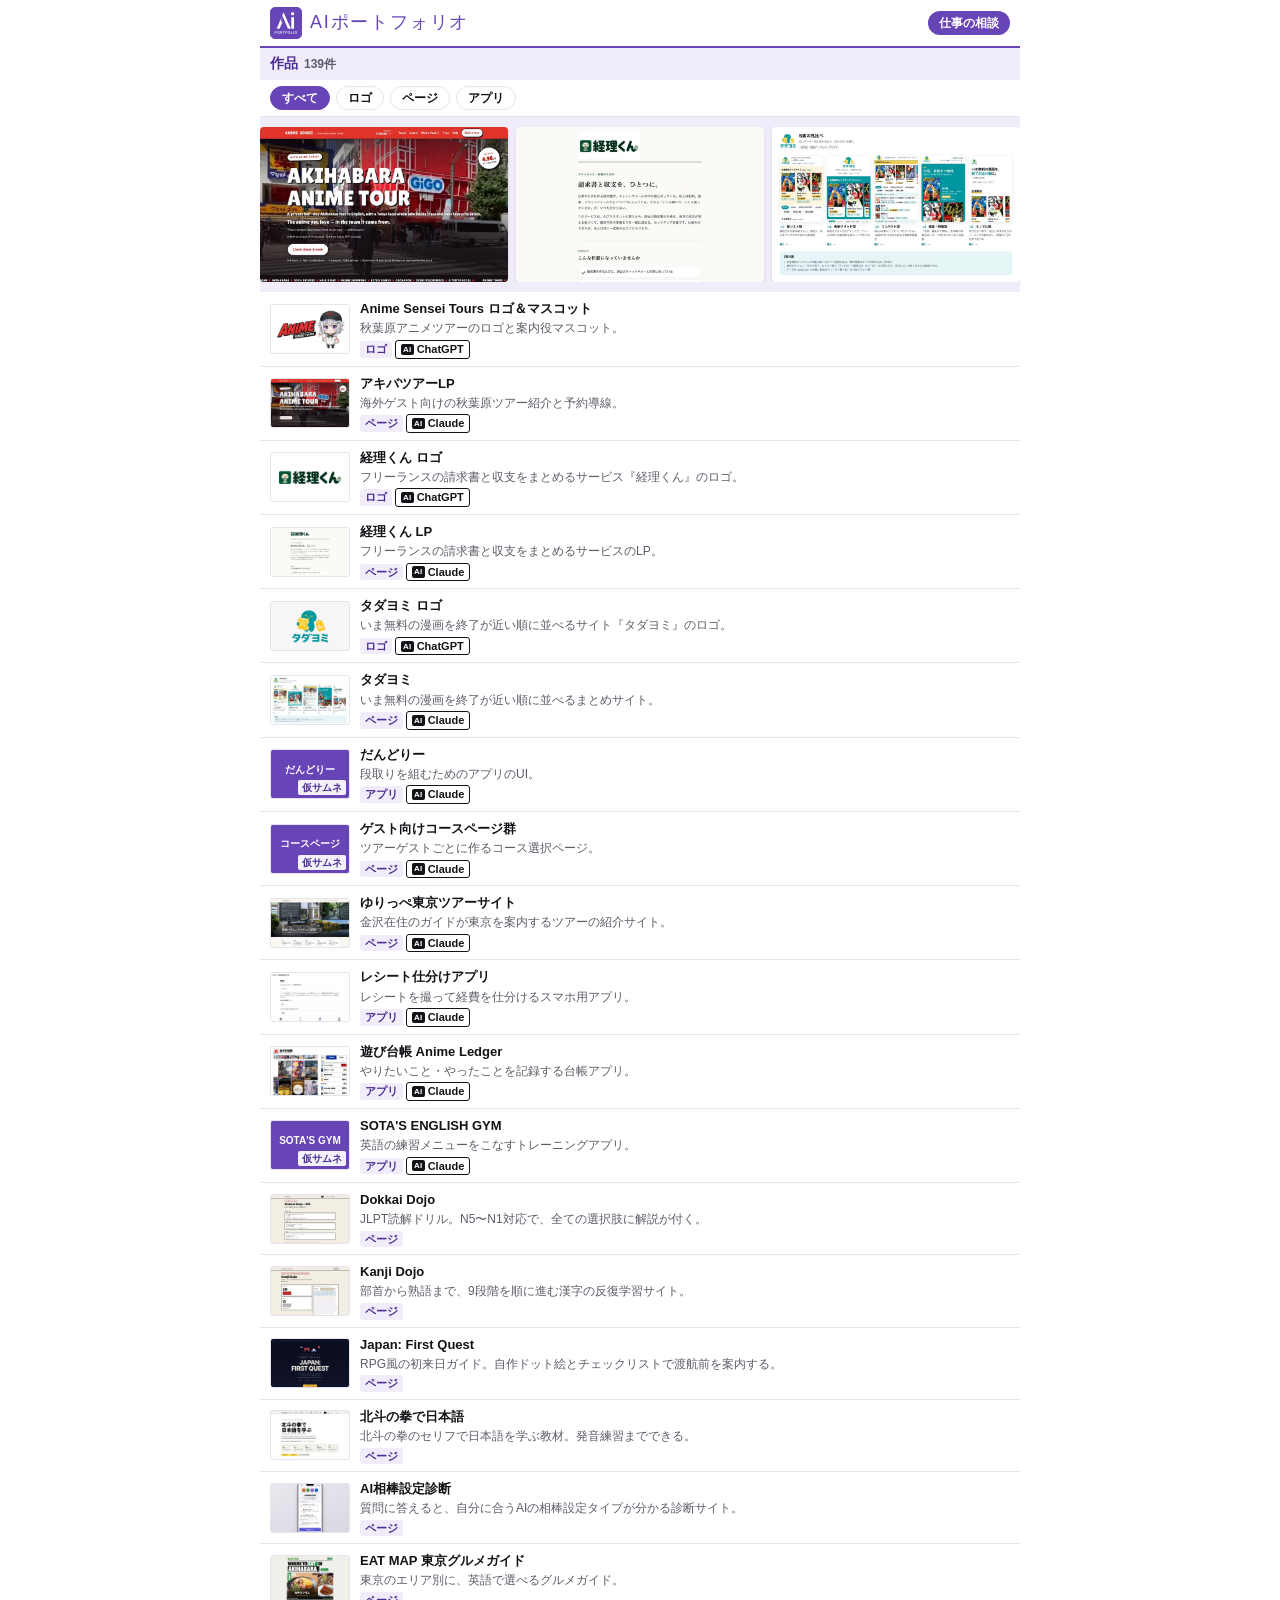
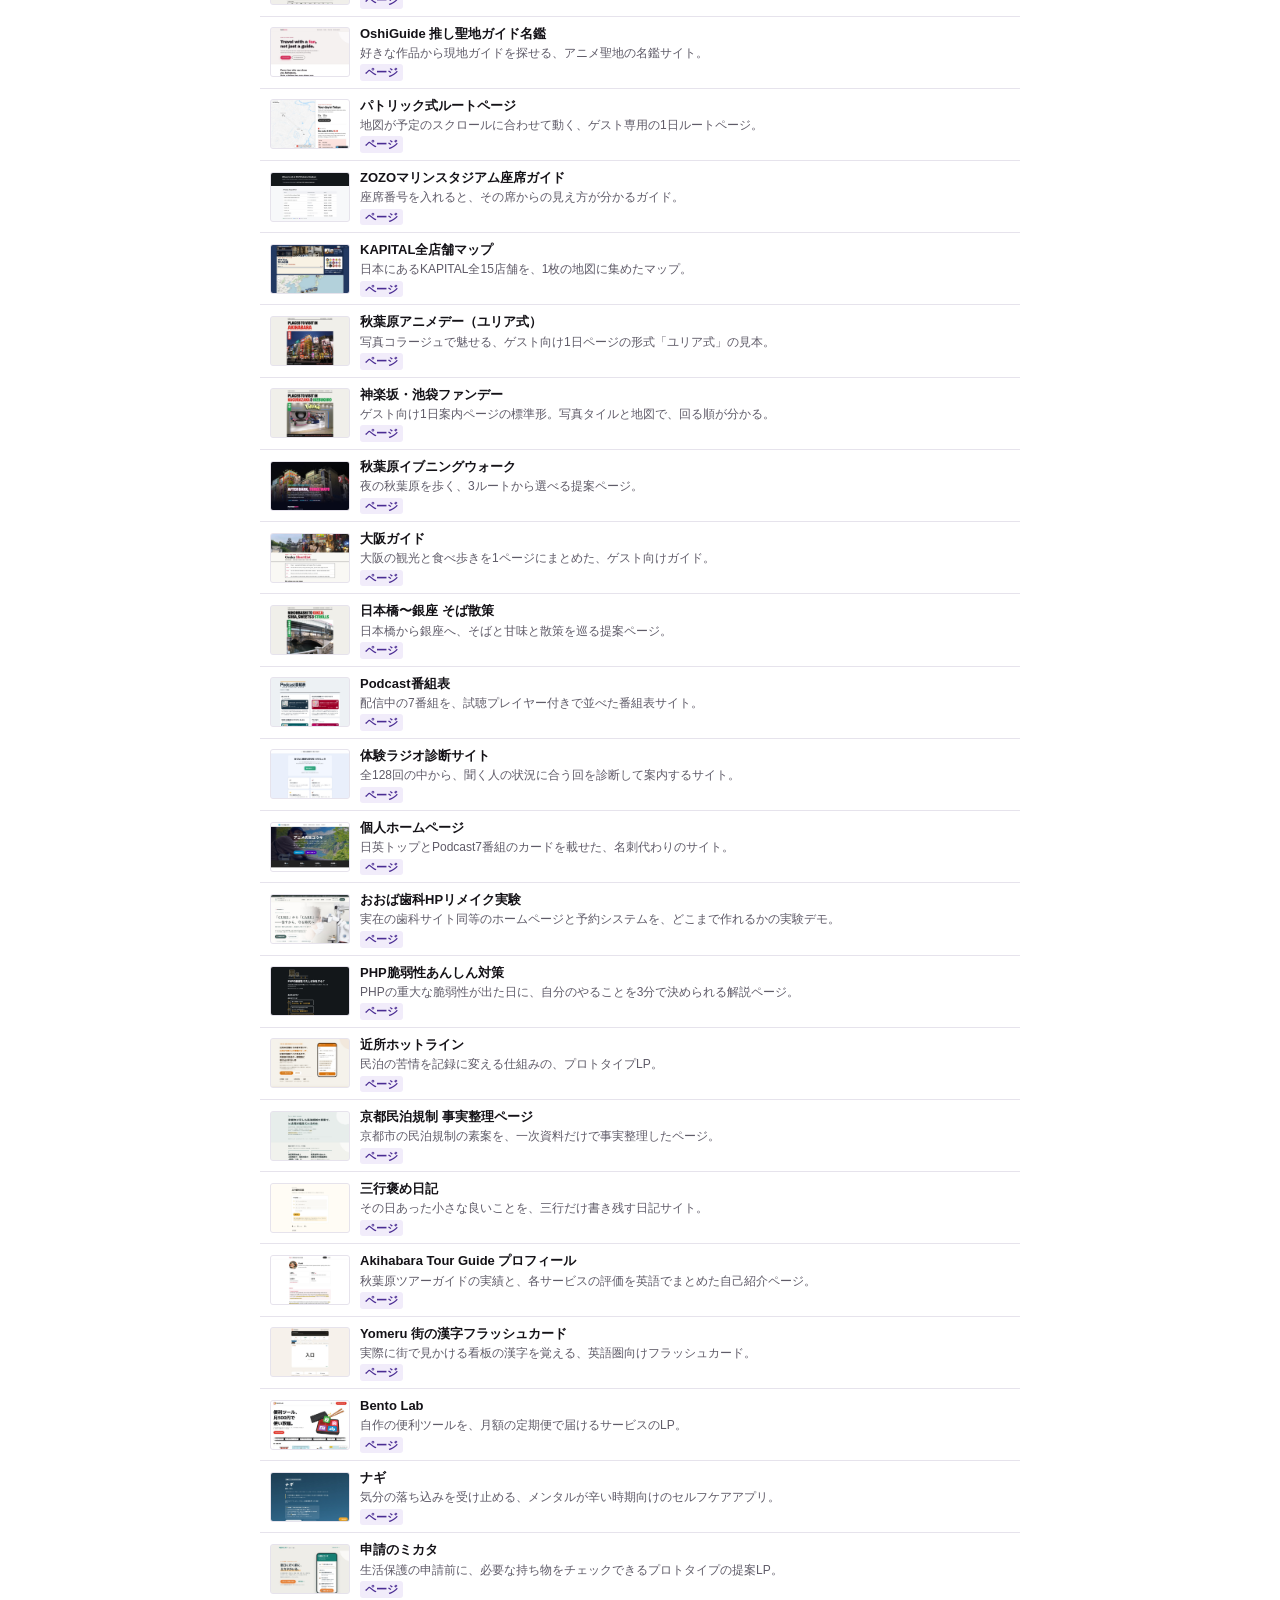
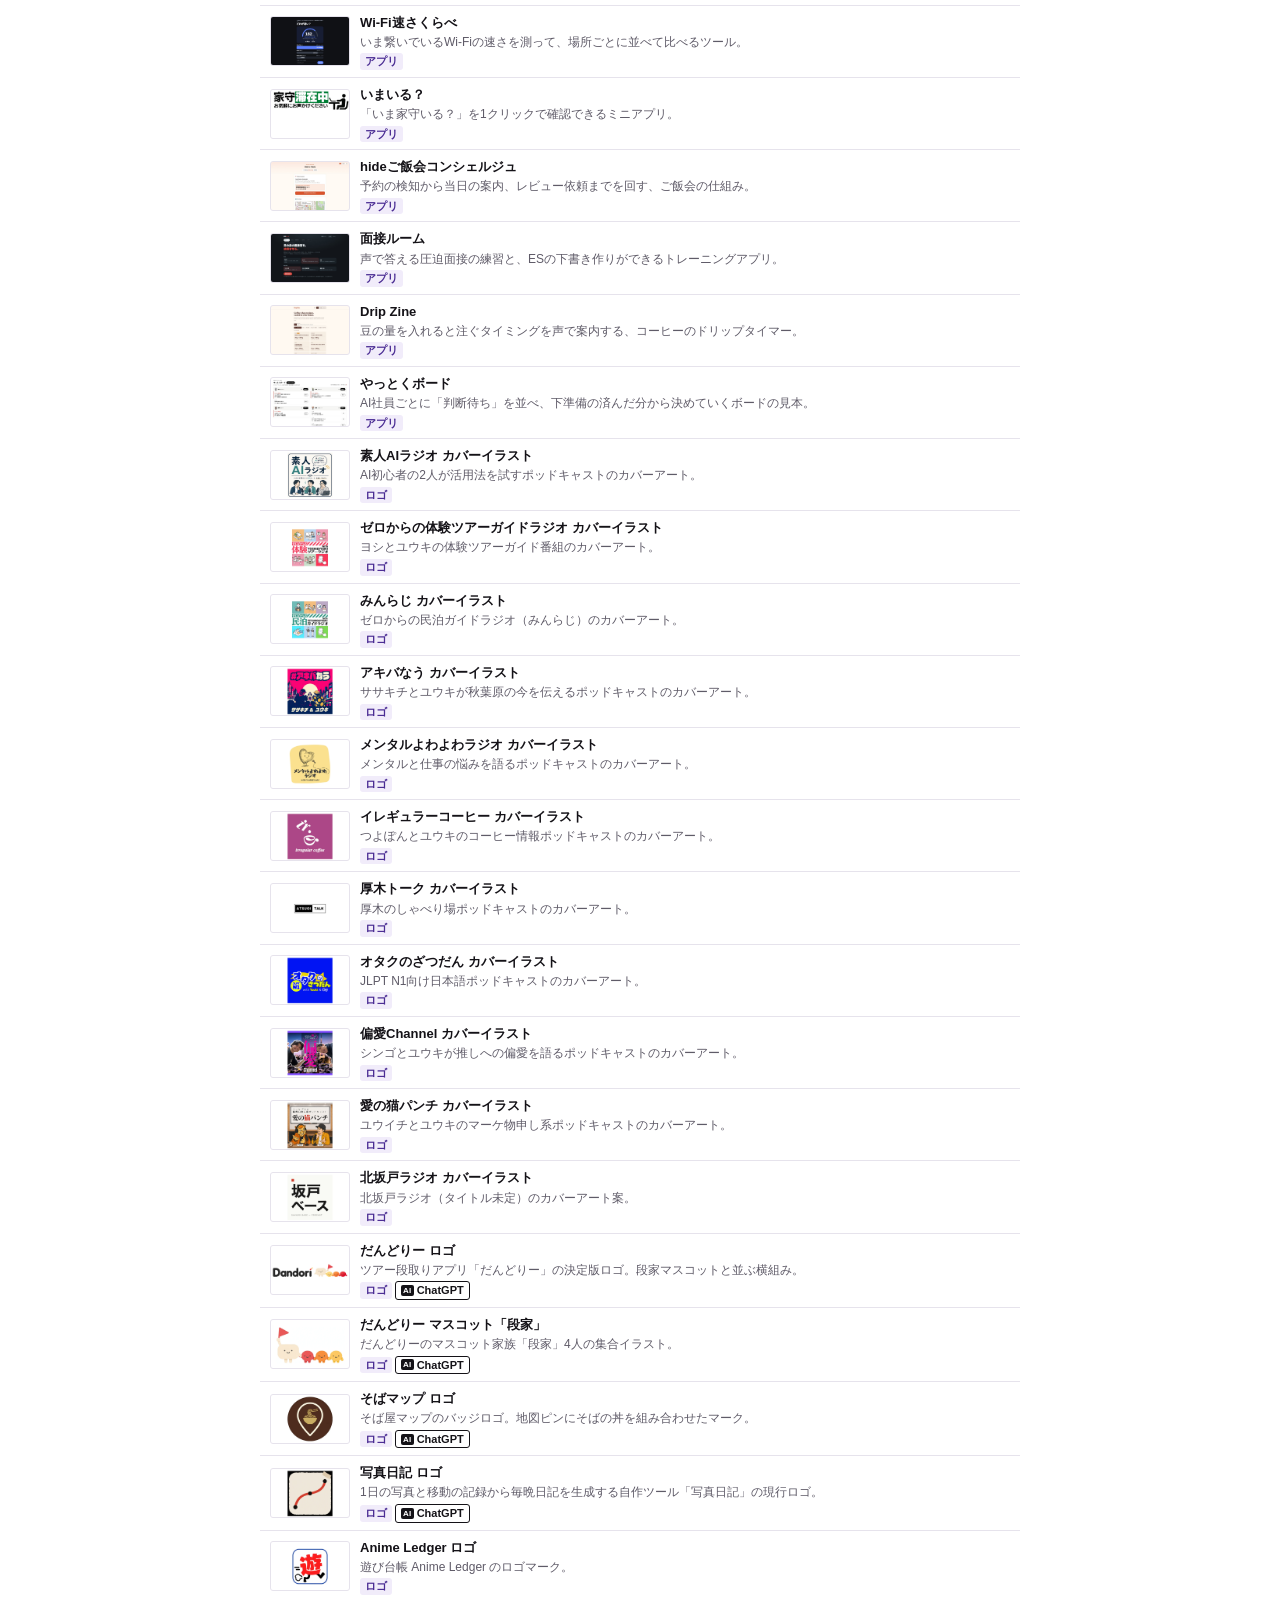
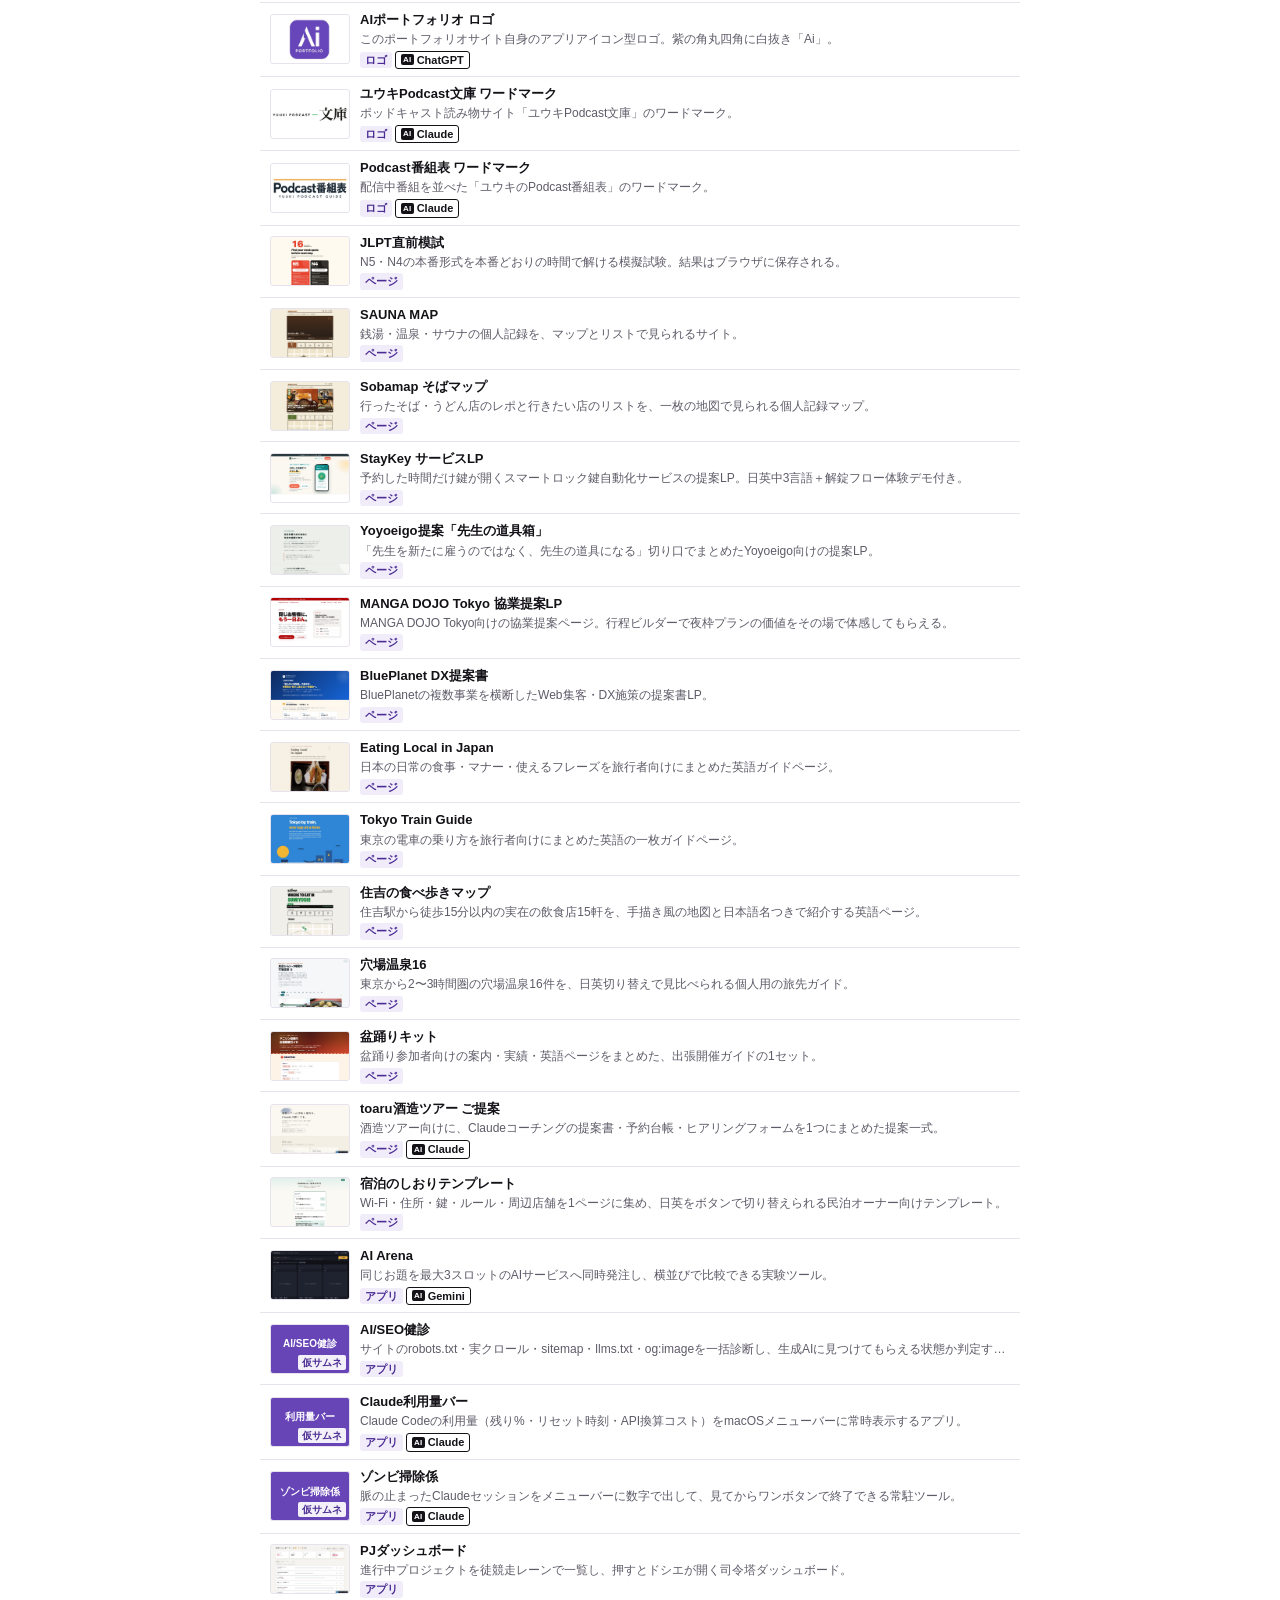
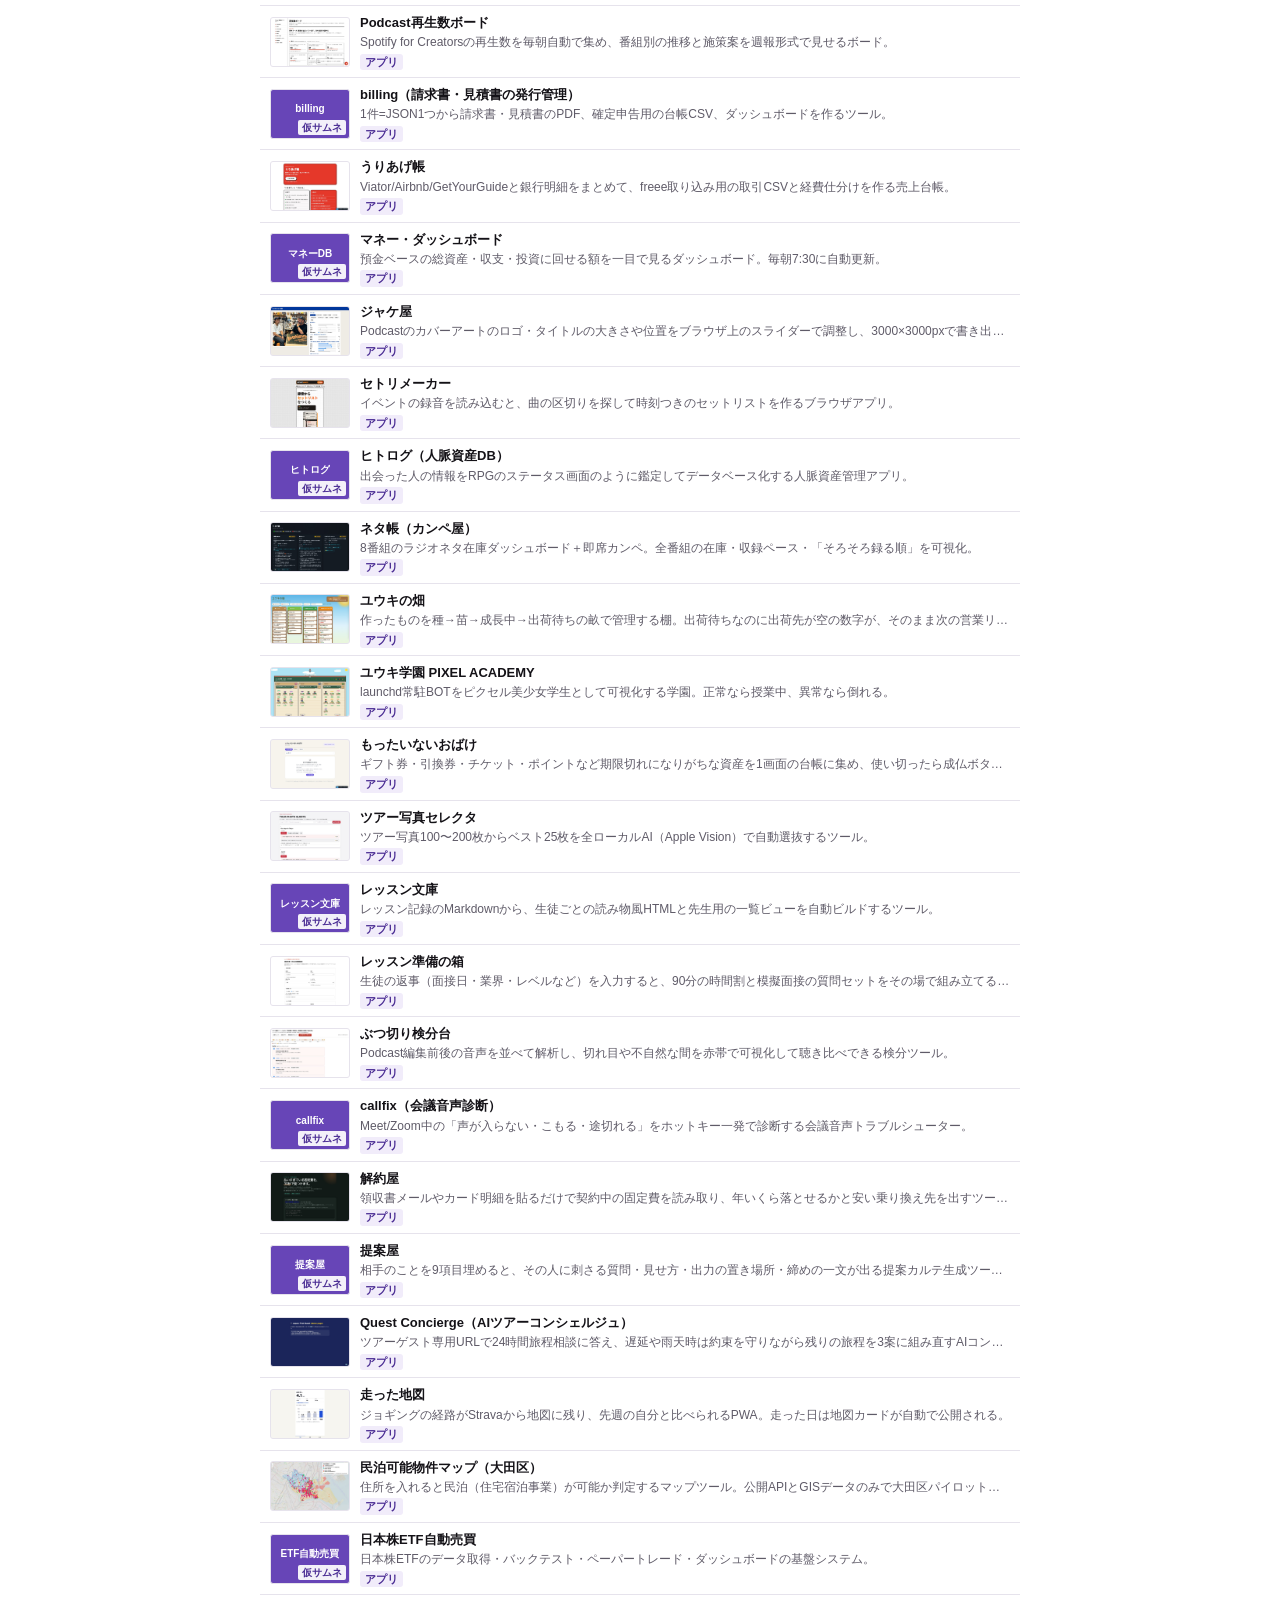
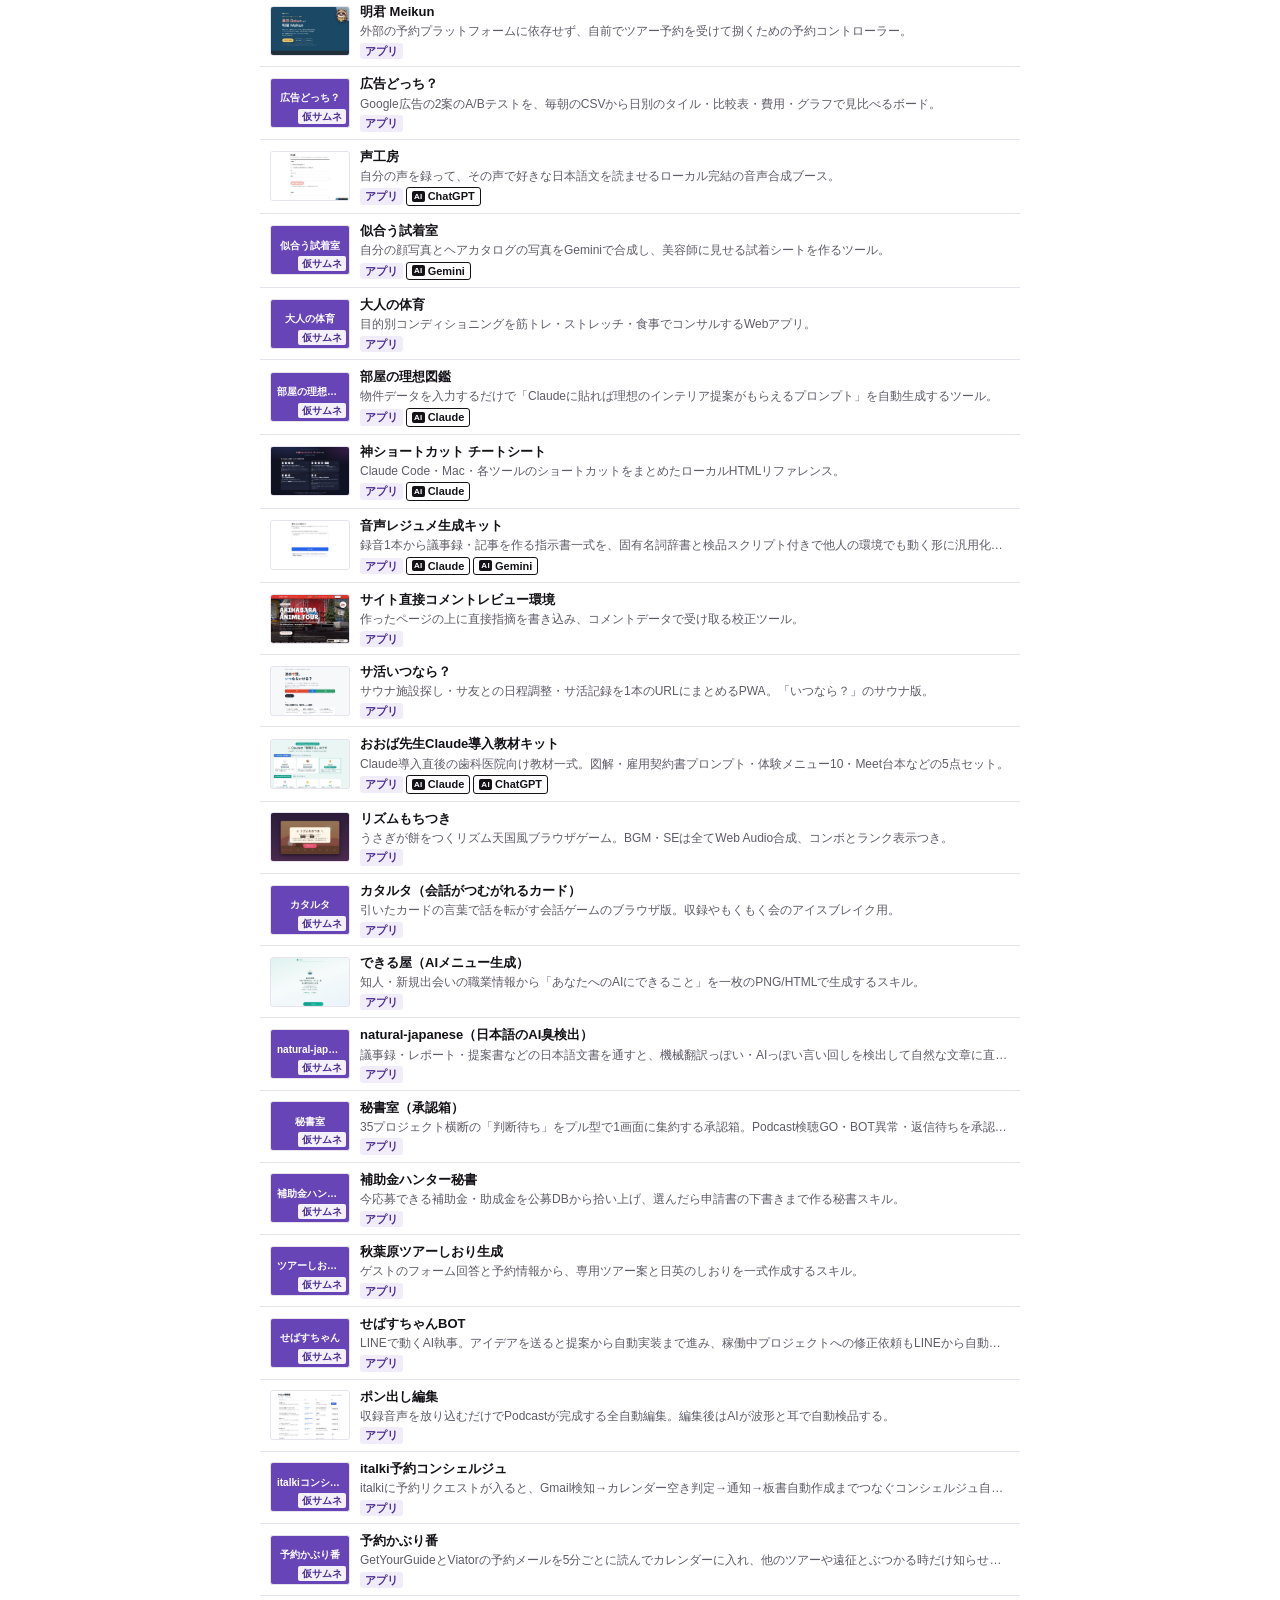
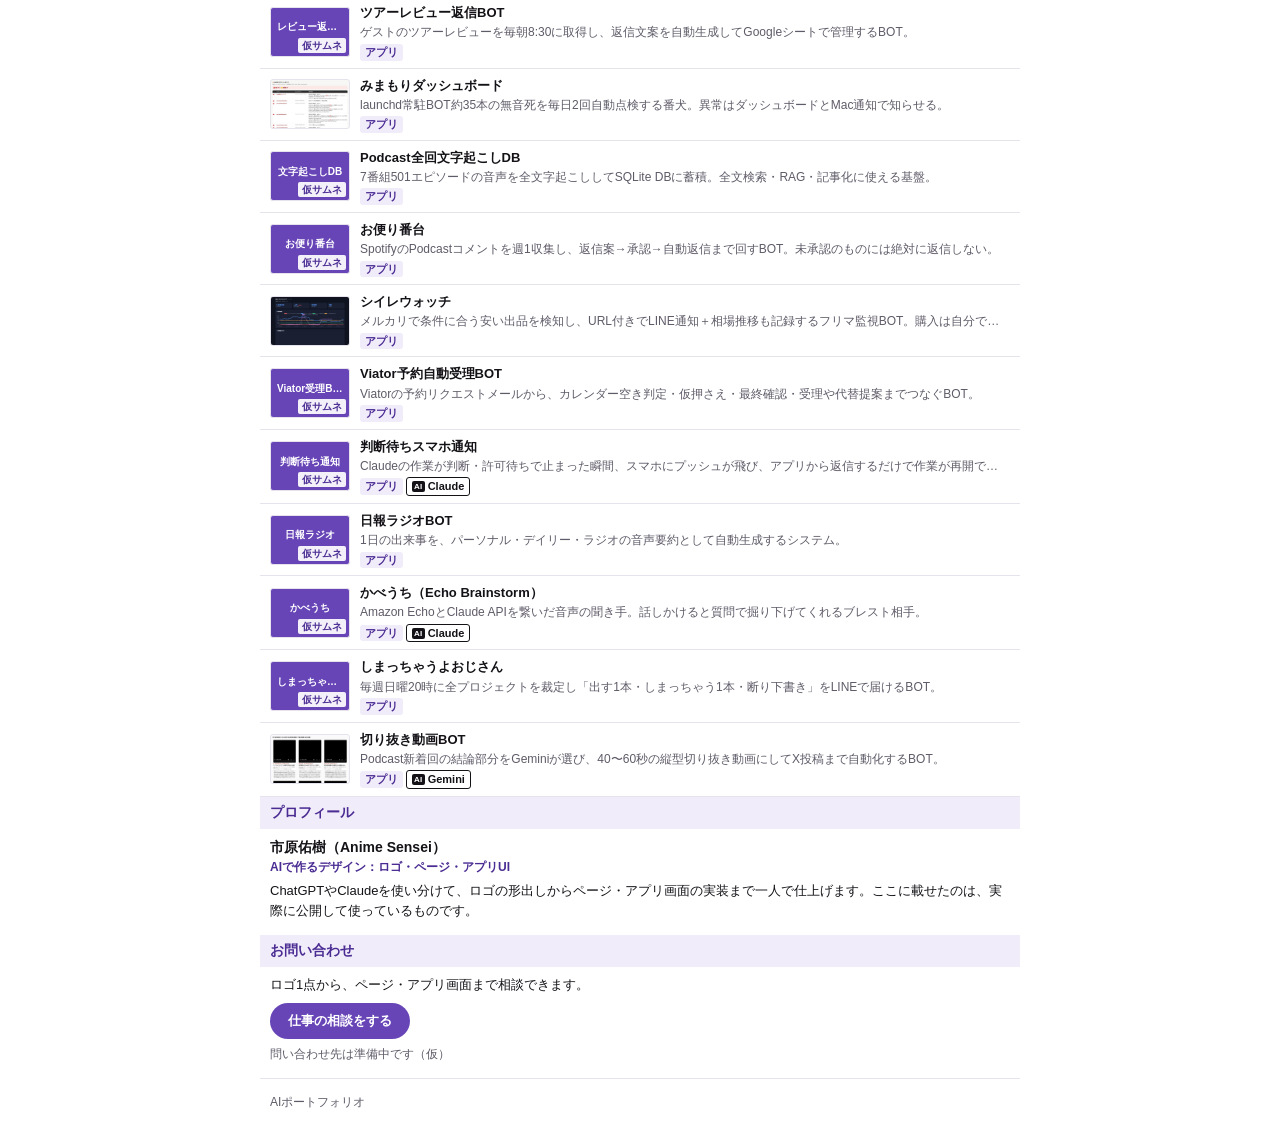
==== commit 16daf15f: "トップの流れる絵を指・マウスのドラッグでも流せるように（Pointer Events。CSSアニメを一時停止→currentTimeを移動量ぶん動かし、離すとその位置から再生。touch-action" ====
--- a/index.html
+++ b/index.html
@@ -22,7 +22,8 @@
 .card .b{min-width:0;flex:1}
 
 .duo{background:var(--vio-l);padding:10px 0}
-.duo .flow{--w:248px;--g:8px;--dur:200s}
+.duo .flow{--w:248px;--g:8px;--dur:200s;touch-action:pan-y;cursor:grab;user-select:none;-webkit-user-select:none}
+.duo .flow.drag{cursor:grabbing}.duo .flow img{-webkit-user-drag:none}
 .duo .th{border-radius:4px;box-shadow:0 1px 3px rgba(40,20,90,.12)}
 </style>
 </head>
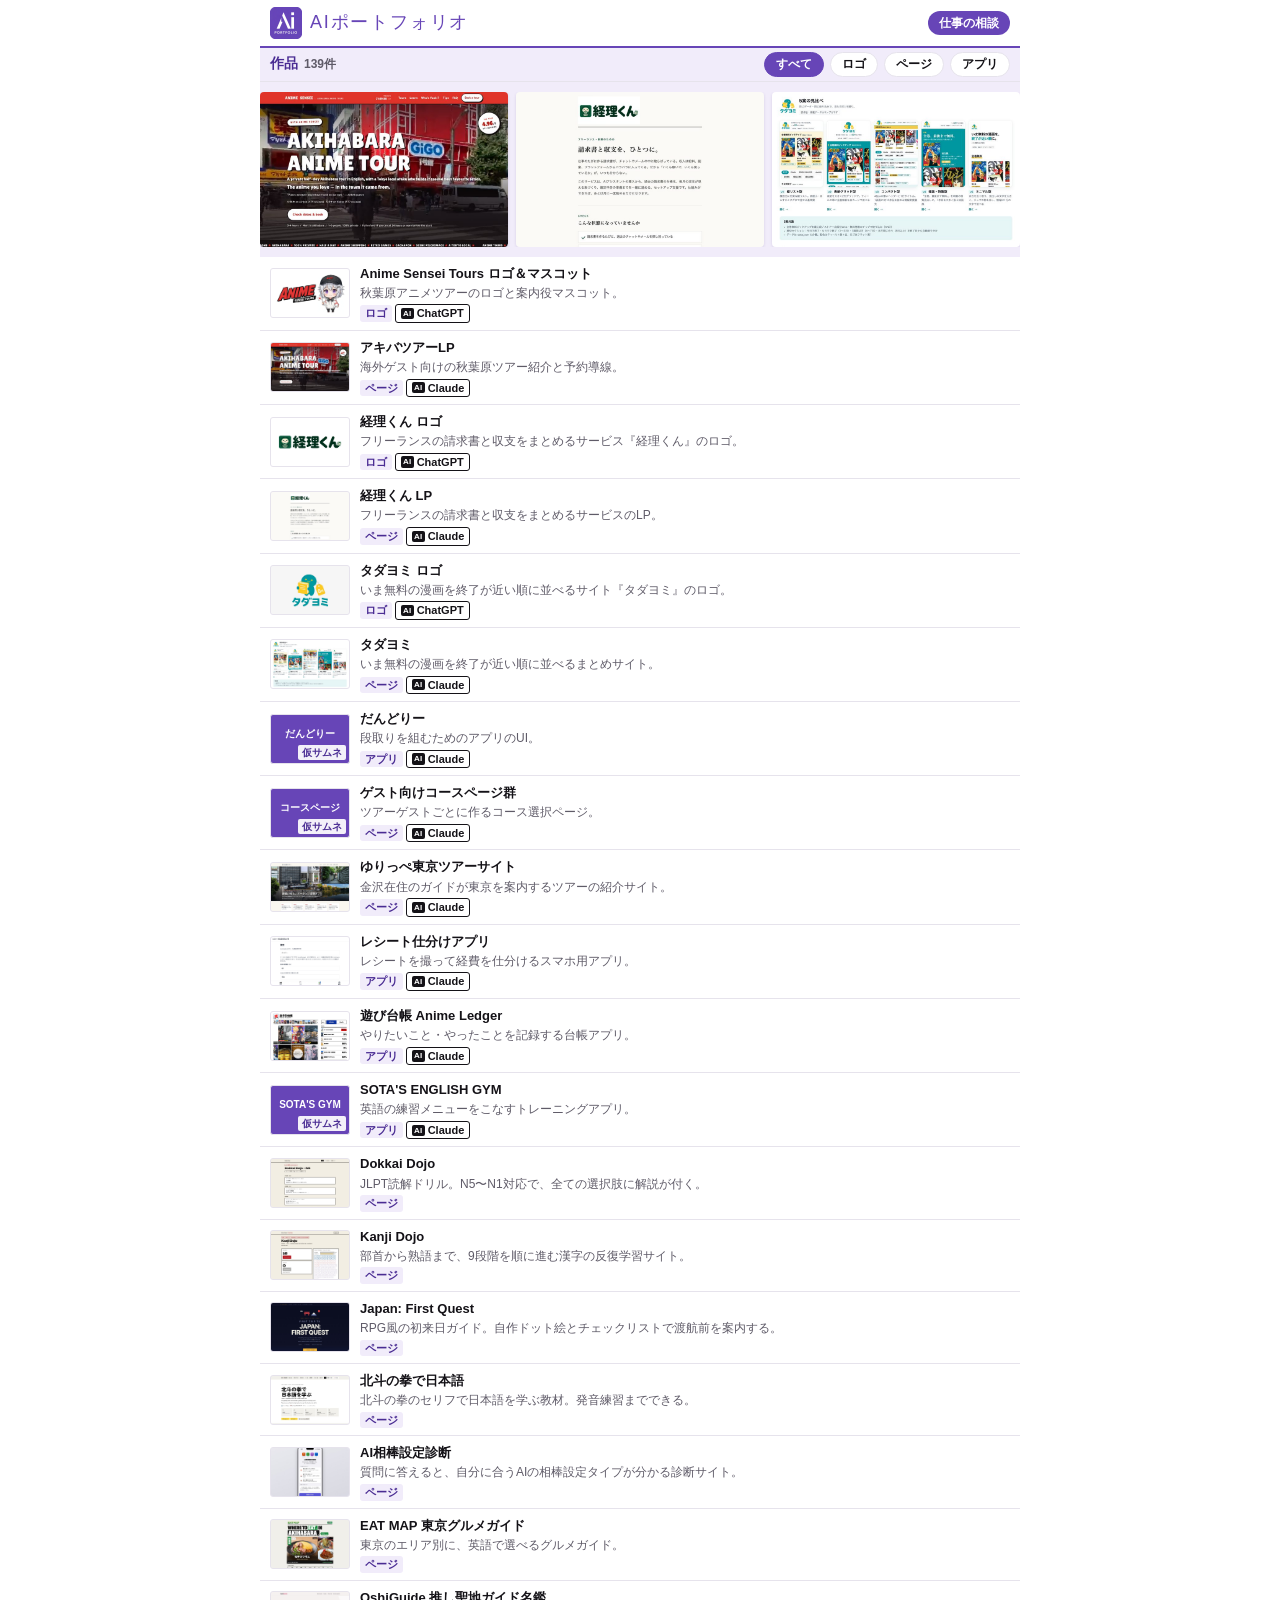
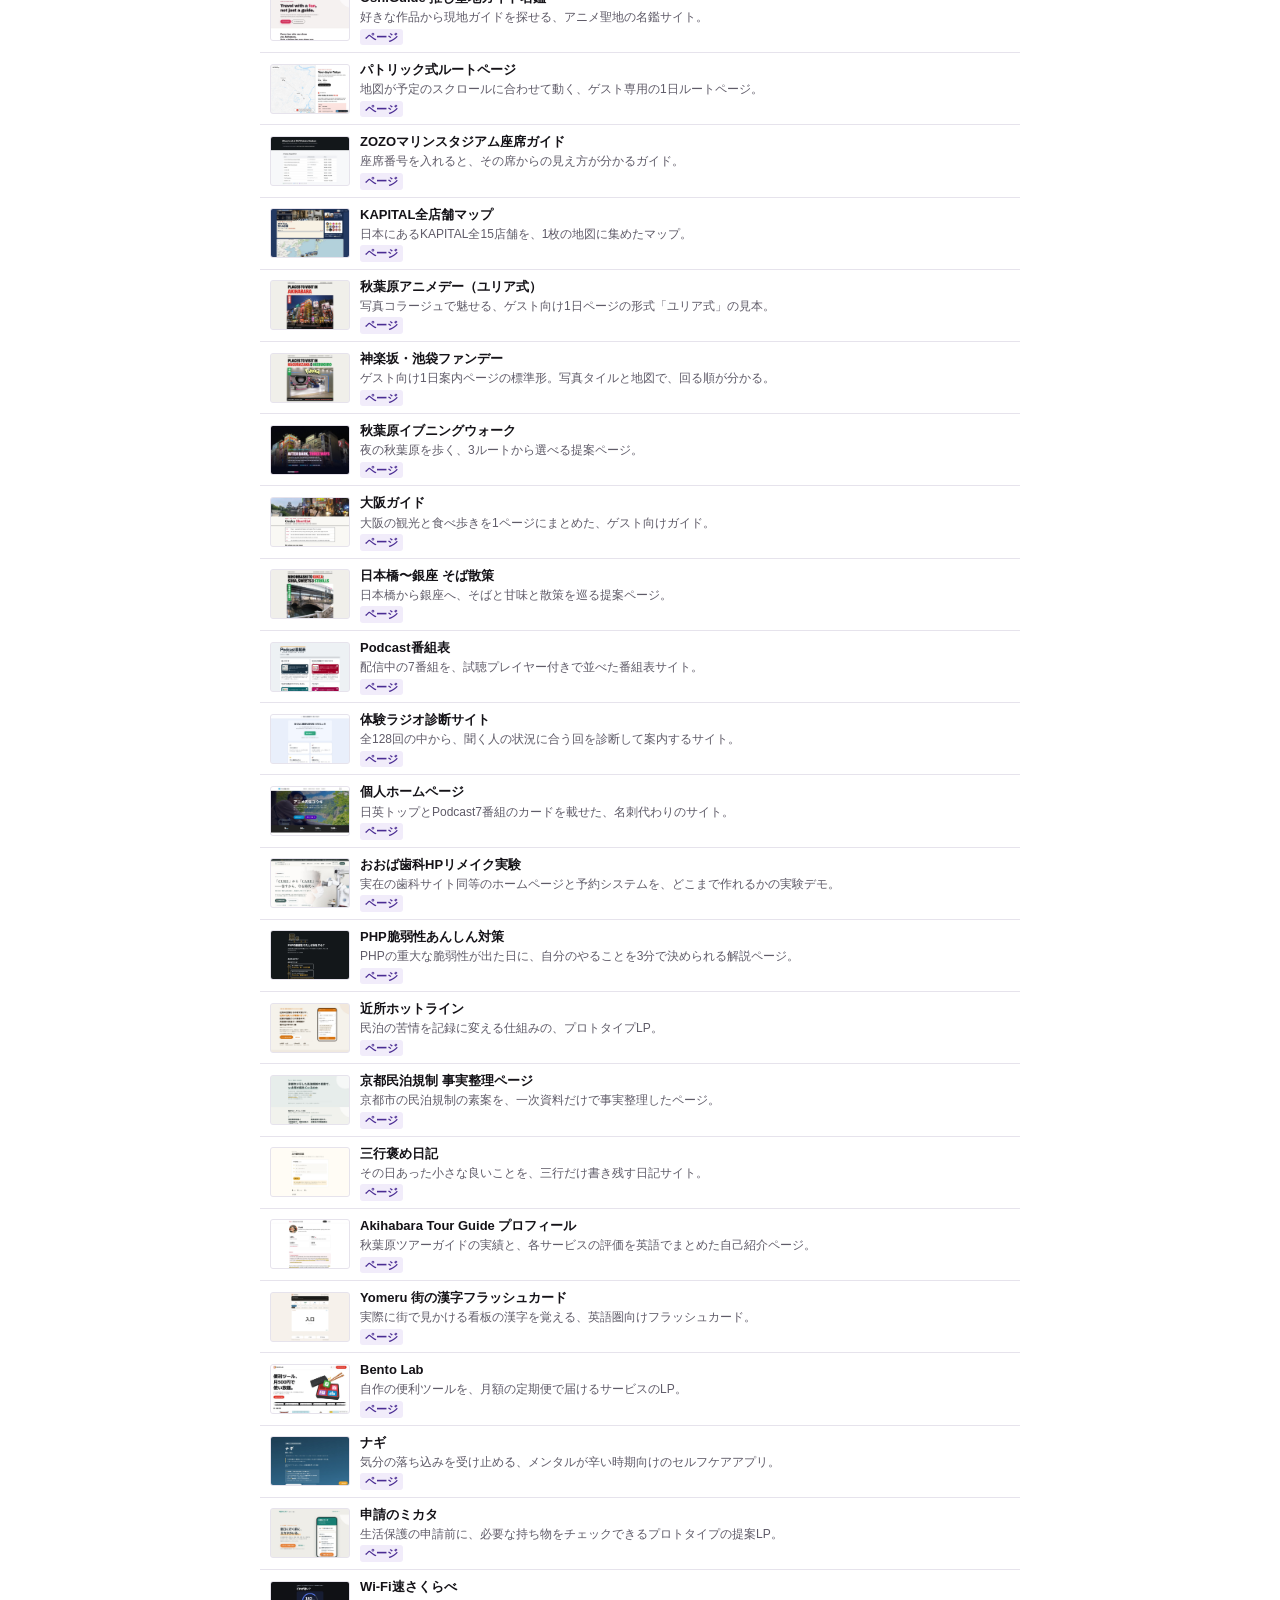
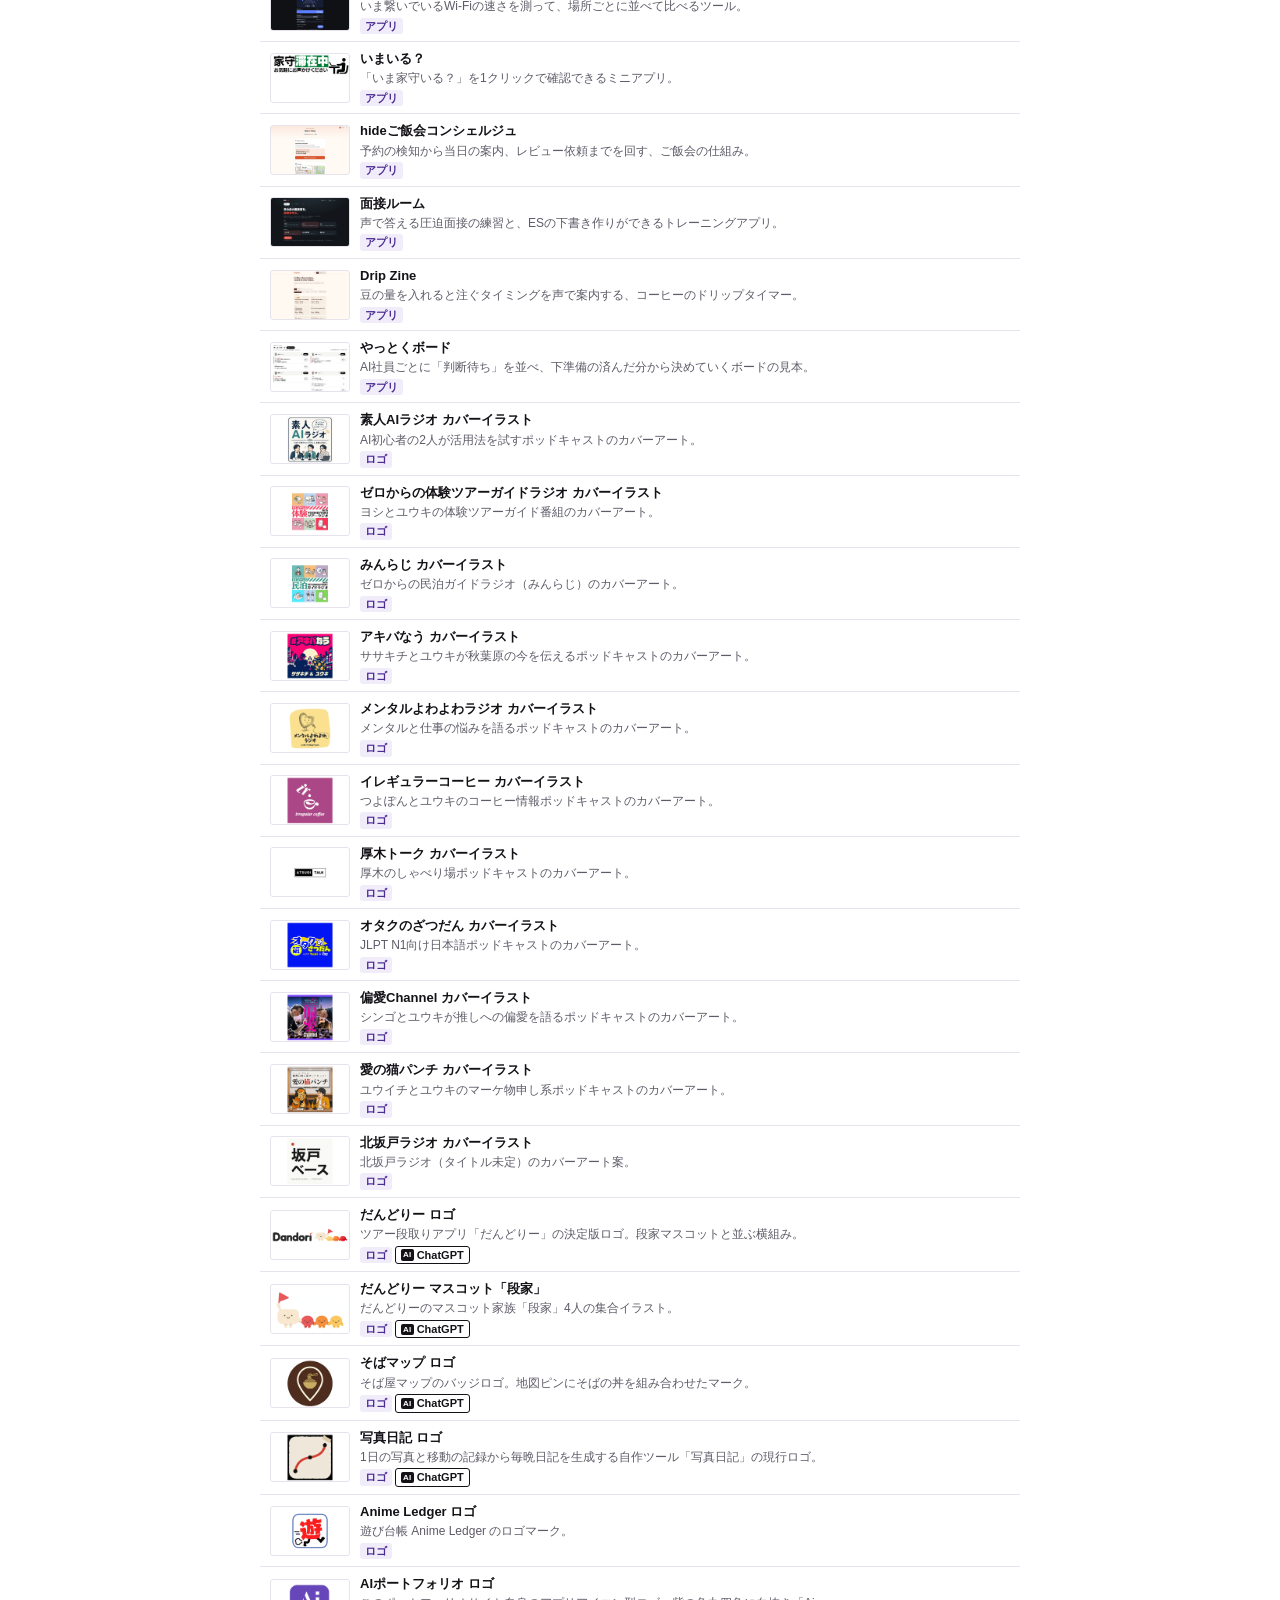
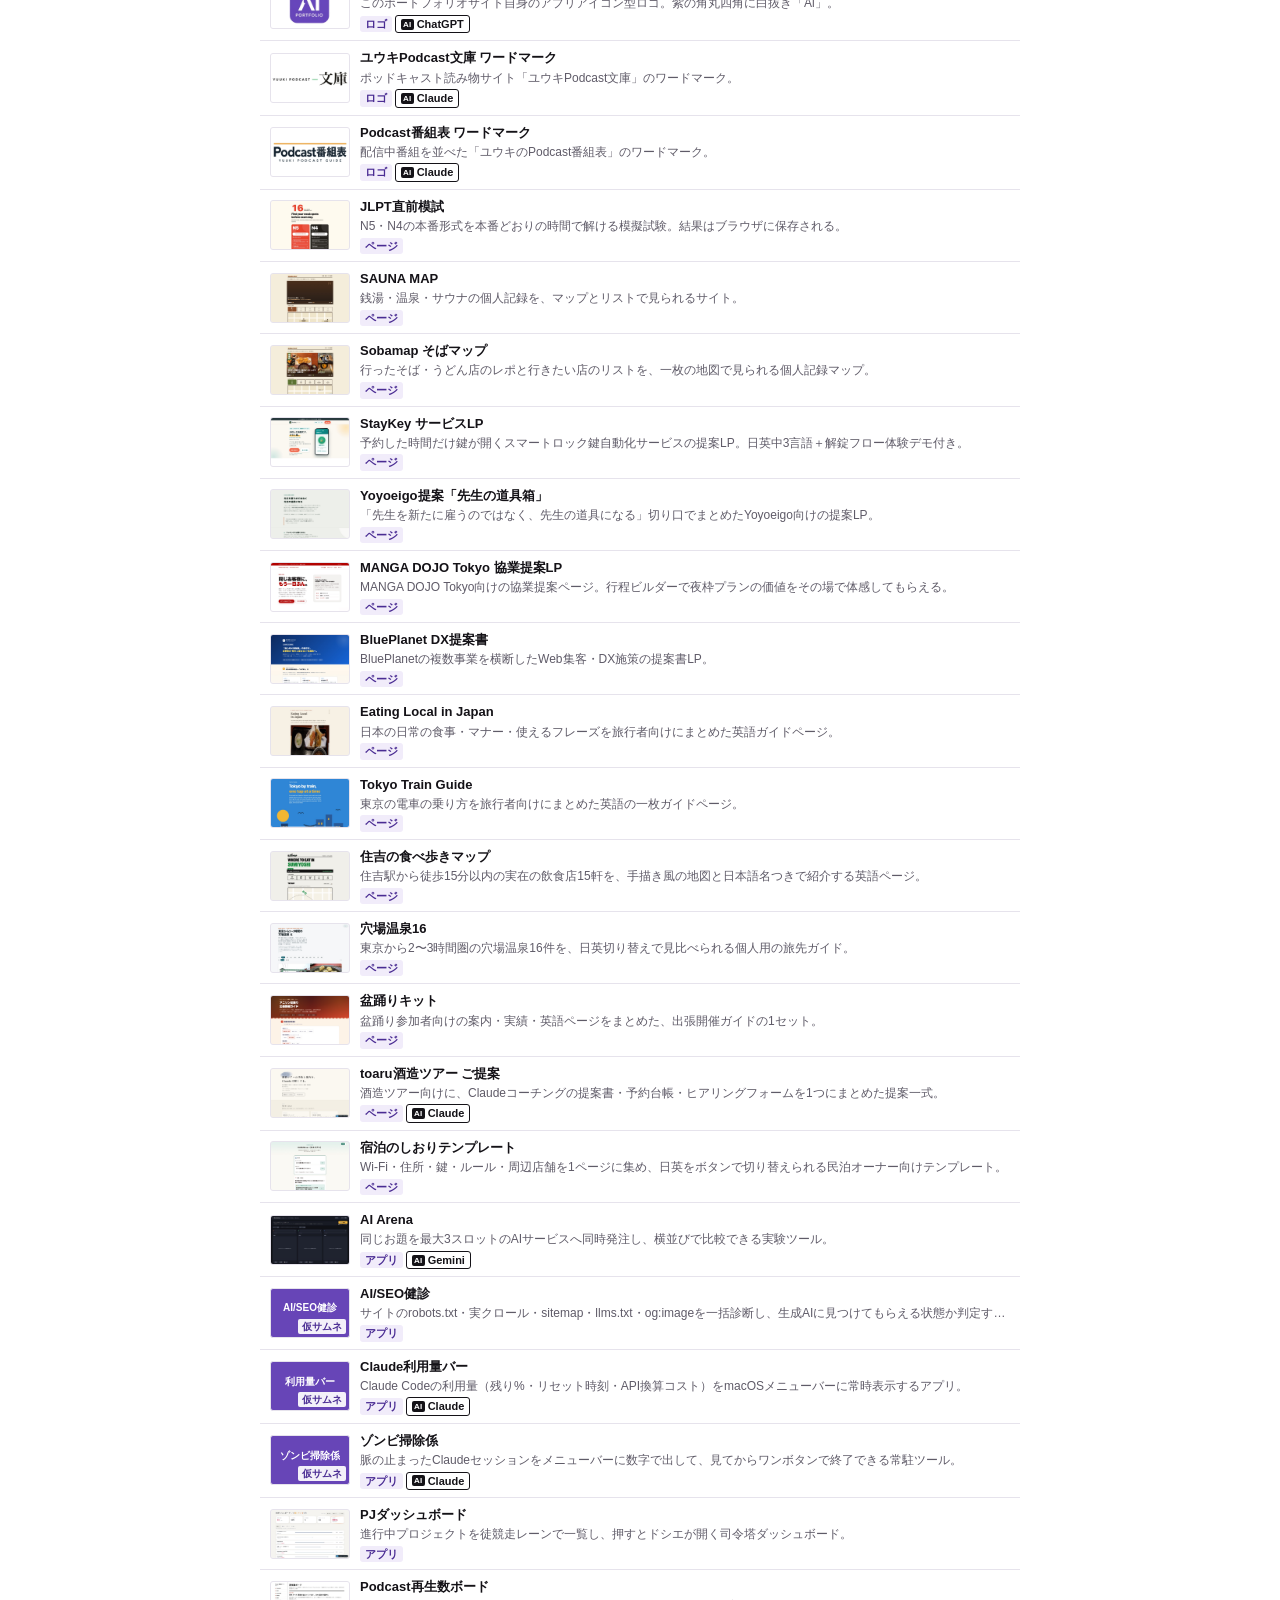
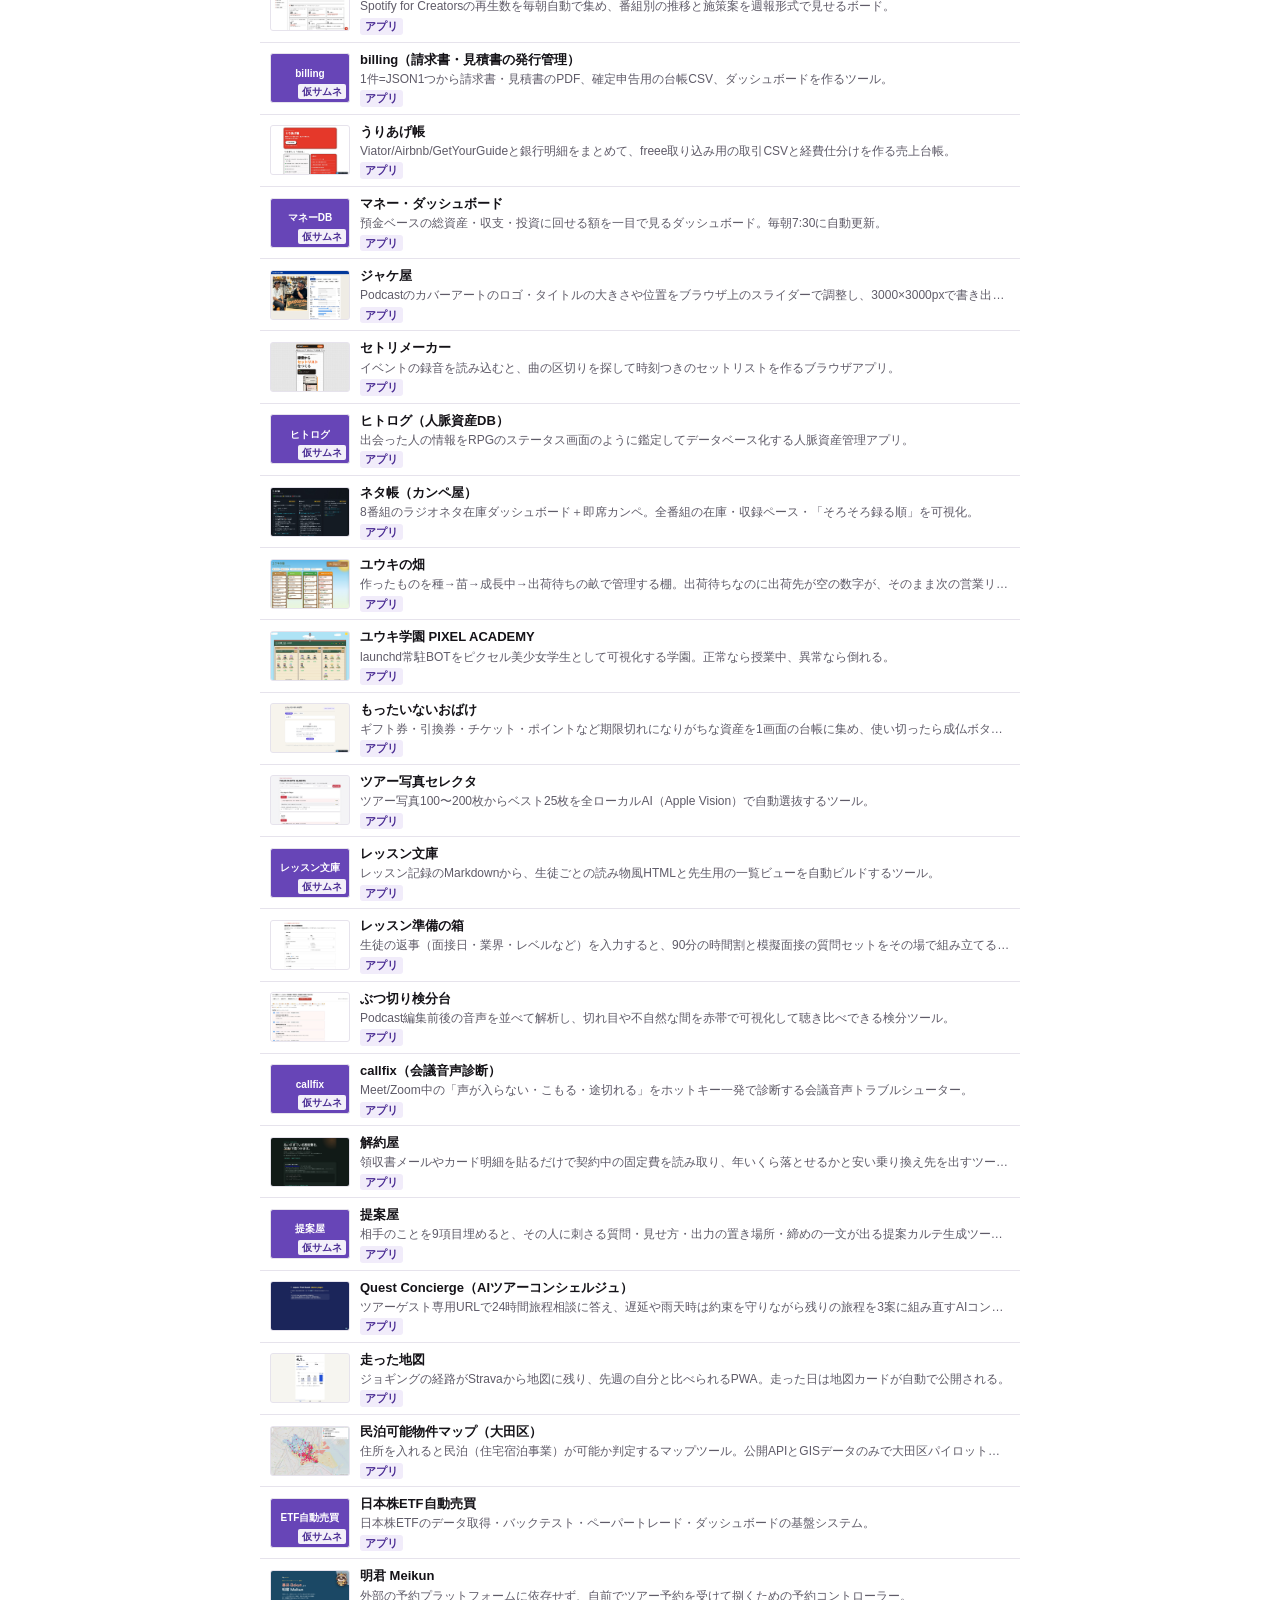
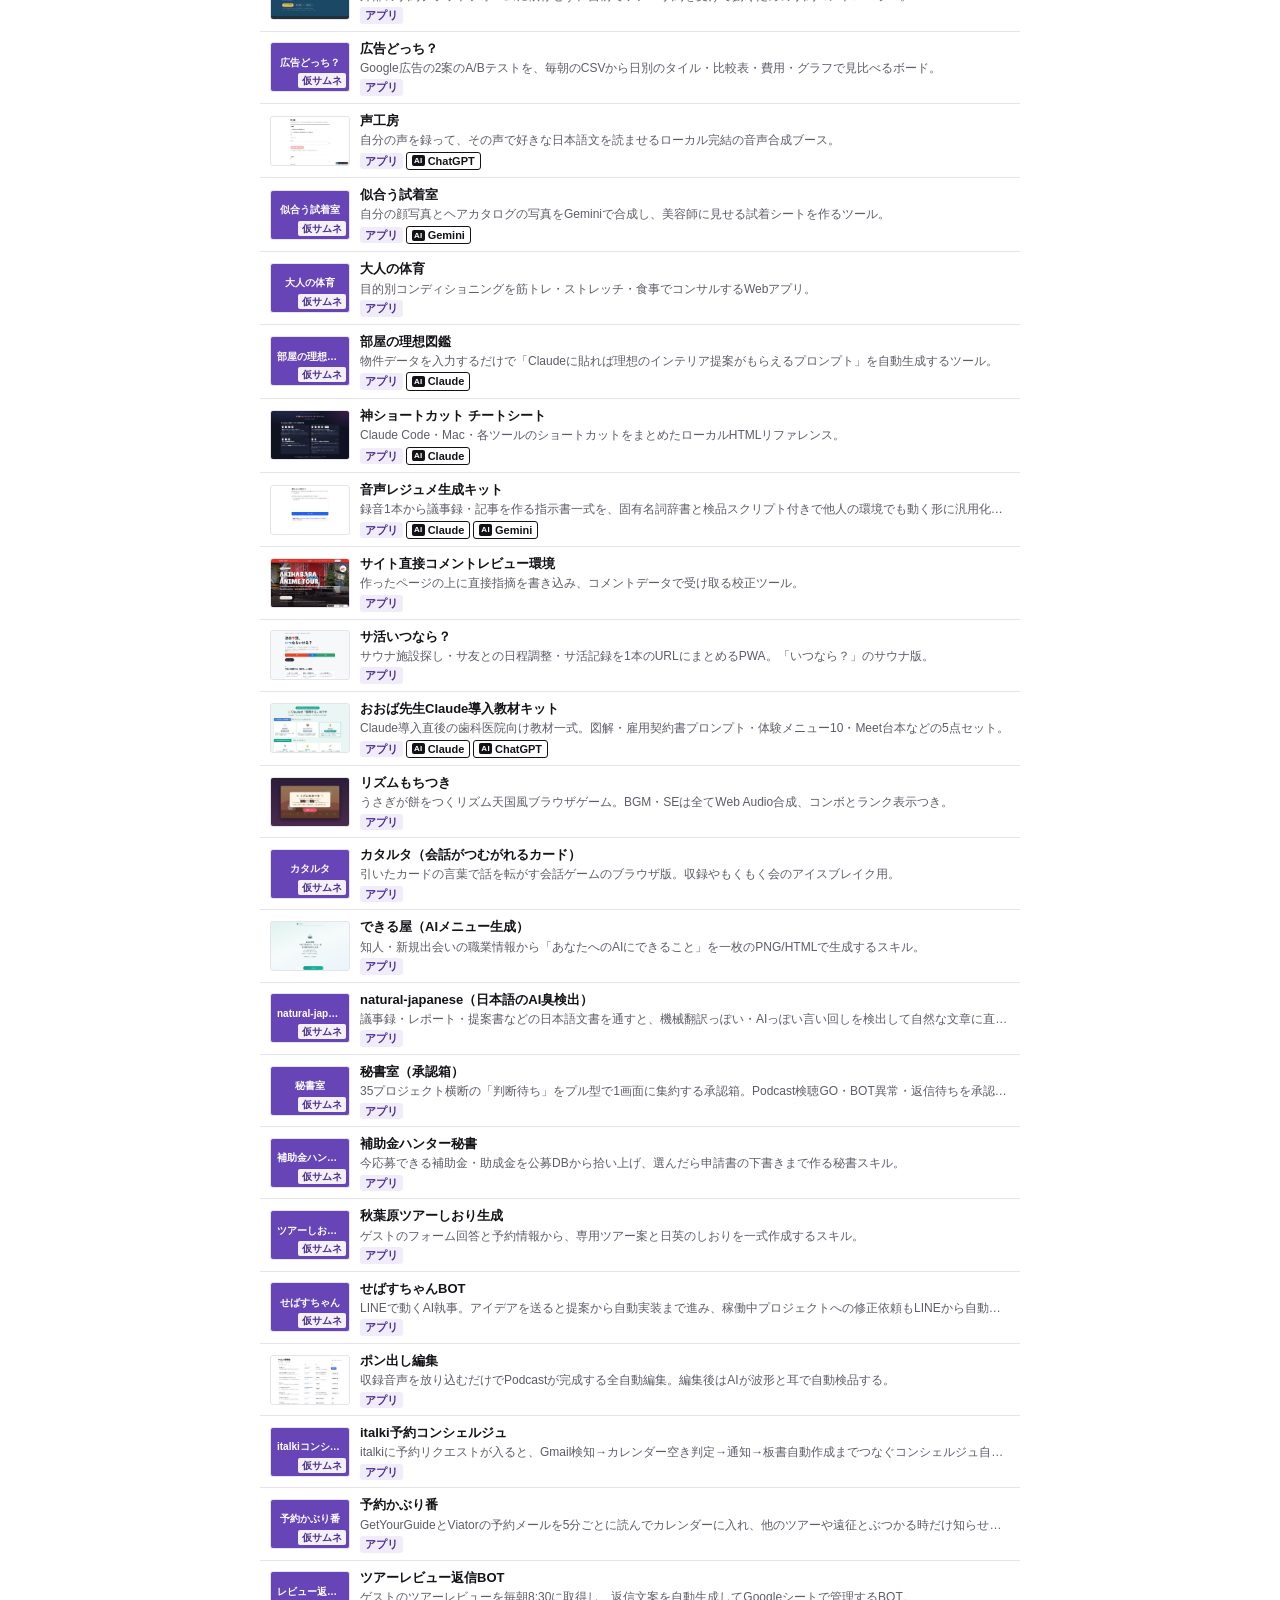
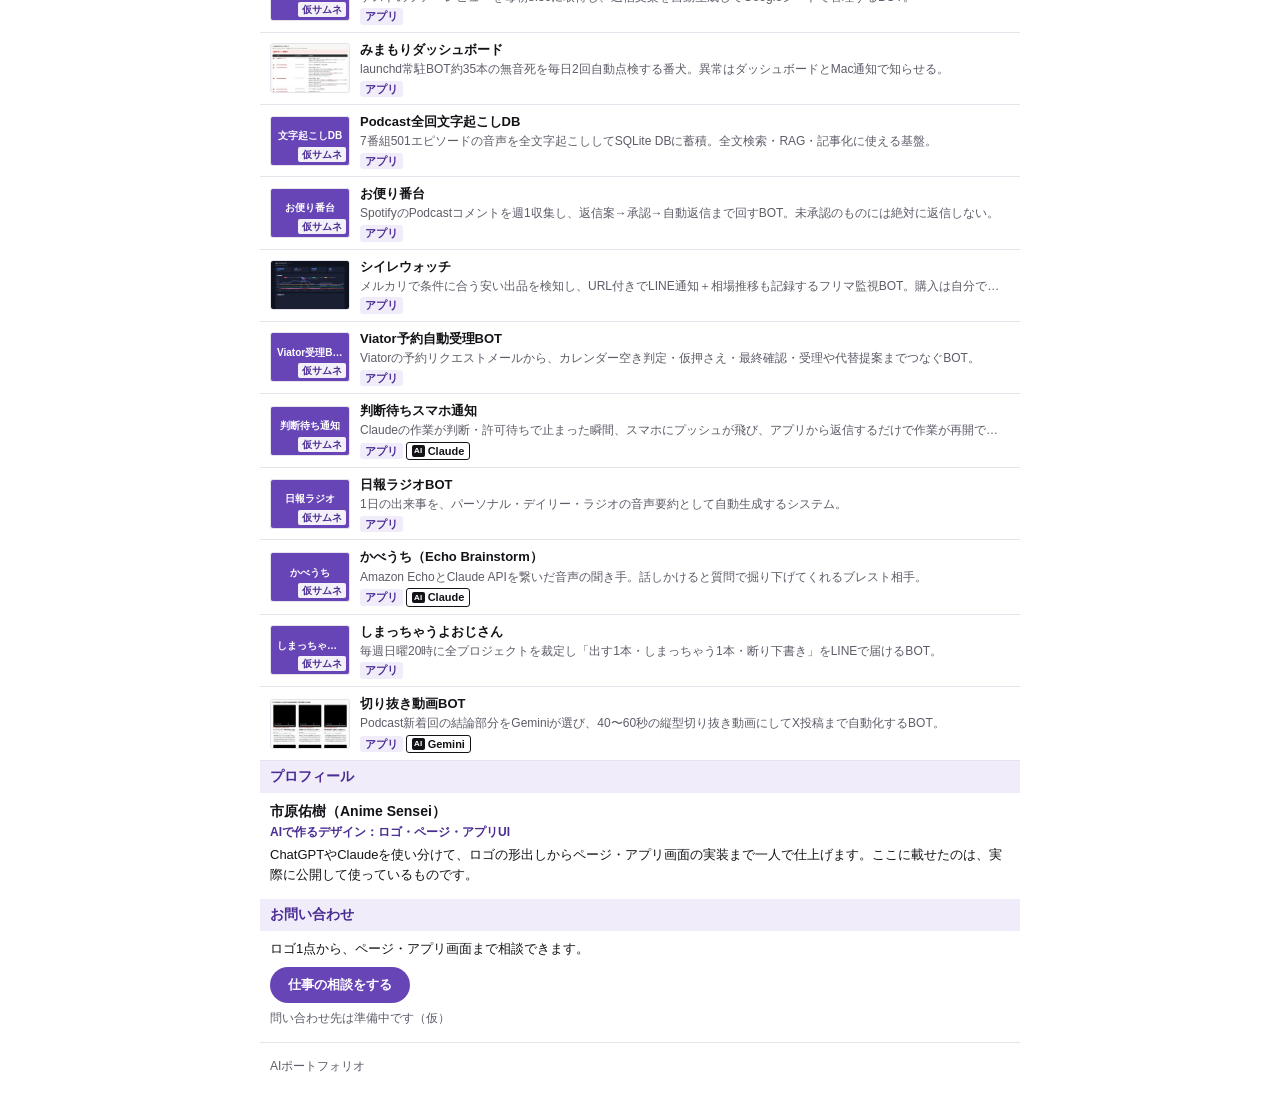
==== commit 957e84c9: "トップの絞り込みチップを「作品 N件」と同じ1行へ統合（件数の右・右寄せ・行ごとsticky）。320pxでも収まるようチップ左右余白と間隔を幅で縮める（行内スクロールなし）。selftestに「32" ====
--- a/index.html
+++ b/index.html
@@ -21,6 +21,13 @@
 .card .th{border-radius:3px;border:1px solid var(--line)}
 .card .b{min-width:0;flex:1}
 
+/* 「作品 N件」とチップを1行に：行ごと上に貼りつく。320pxでも1行に収まるよう左右余白は幅で縮める（横スクロールさせない） */
+.wh{position:sticky;top:0;z-index:5;display:flex;align-items:center;gap:6px;background:var(--vio-l);padding-right:10px;border-bottom:1px solid var(--line)}
+.wh h2{flex:none;padding-right:0}
+.wh .filters{position:static;flex:1;min-width:0;padding:4px 0;border:0;background:none;display:flex;justify-content:flex-end}
+.wh .row{overflow:visible;gap:clamp(4px,1.4vw,6px)}
+.wh .chip{padding:2px clamp(7px,2.6vw,11px)}
+
 .duo{background:var(--vio-l);padding:10px 0}
 .duo .flow{--w:248px;--g:8px;--dur:200s;touch-action:pan-y;cursor:grab;user-select:none;-webkit-user-select:none}
 .duo .flow.drag{cursor:grabbing}.duo .flow img{-webkit-user-drag:none}
@@ -30,7 +37,7 @@
 <body class="top">
 <div class="wrap">
 <header><a class="hd" href="./"><img src="assets/icon.png" alt="" width="32" height="32"><span class="site">AIポートフォリオ</span></a><a class="cta" href="#contact">仕事の相談</a></header>
-<section class="works"><h2>作品<small><span id="count">–</span>件</small></h2><div class="filters"><div class="row" id="catRow" aria-label="種類で絞り込む"></div></div>
+<section class="works"><div class="wh"><h2>作品<small><span id="count">–</span>件</small></h2><div class="filters"><div class="row" id="catRow" aria-label="種類で絞り込む"></div></div></div>
 <div class="duo" aria-hidden="true"><div class="flow"></div></div><ul class="list" id="list"></ul>
 <p id="empty">この種類の作品はまだありません。</p></section>
 <section id="profile" class="prof"><h2>プロフィール</h2><p class="pn" id="pName"></p><p class="pr" id="pRole"></p><p class="pb" id="pBio"></p></section>
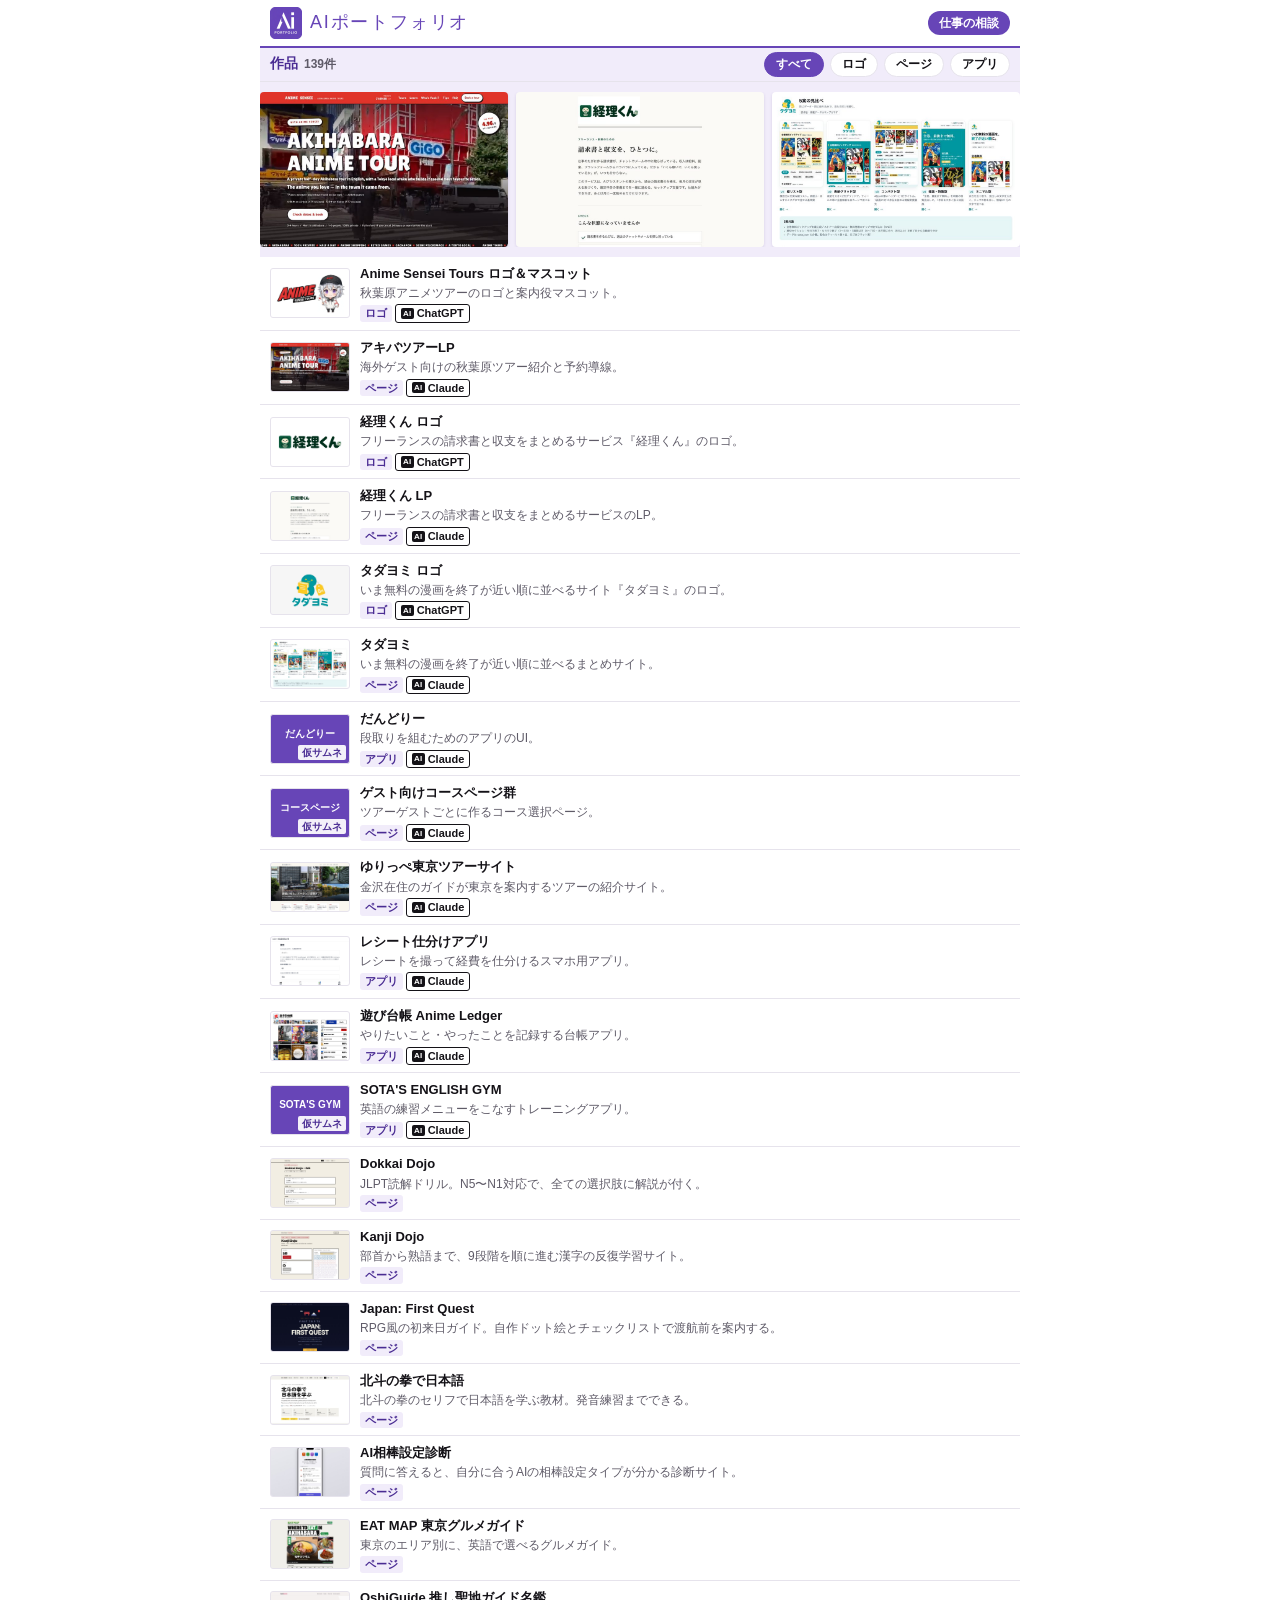
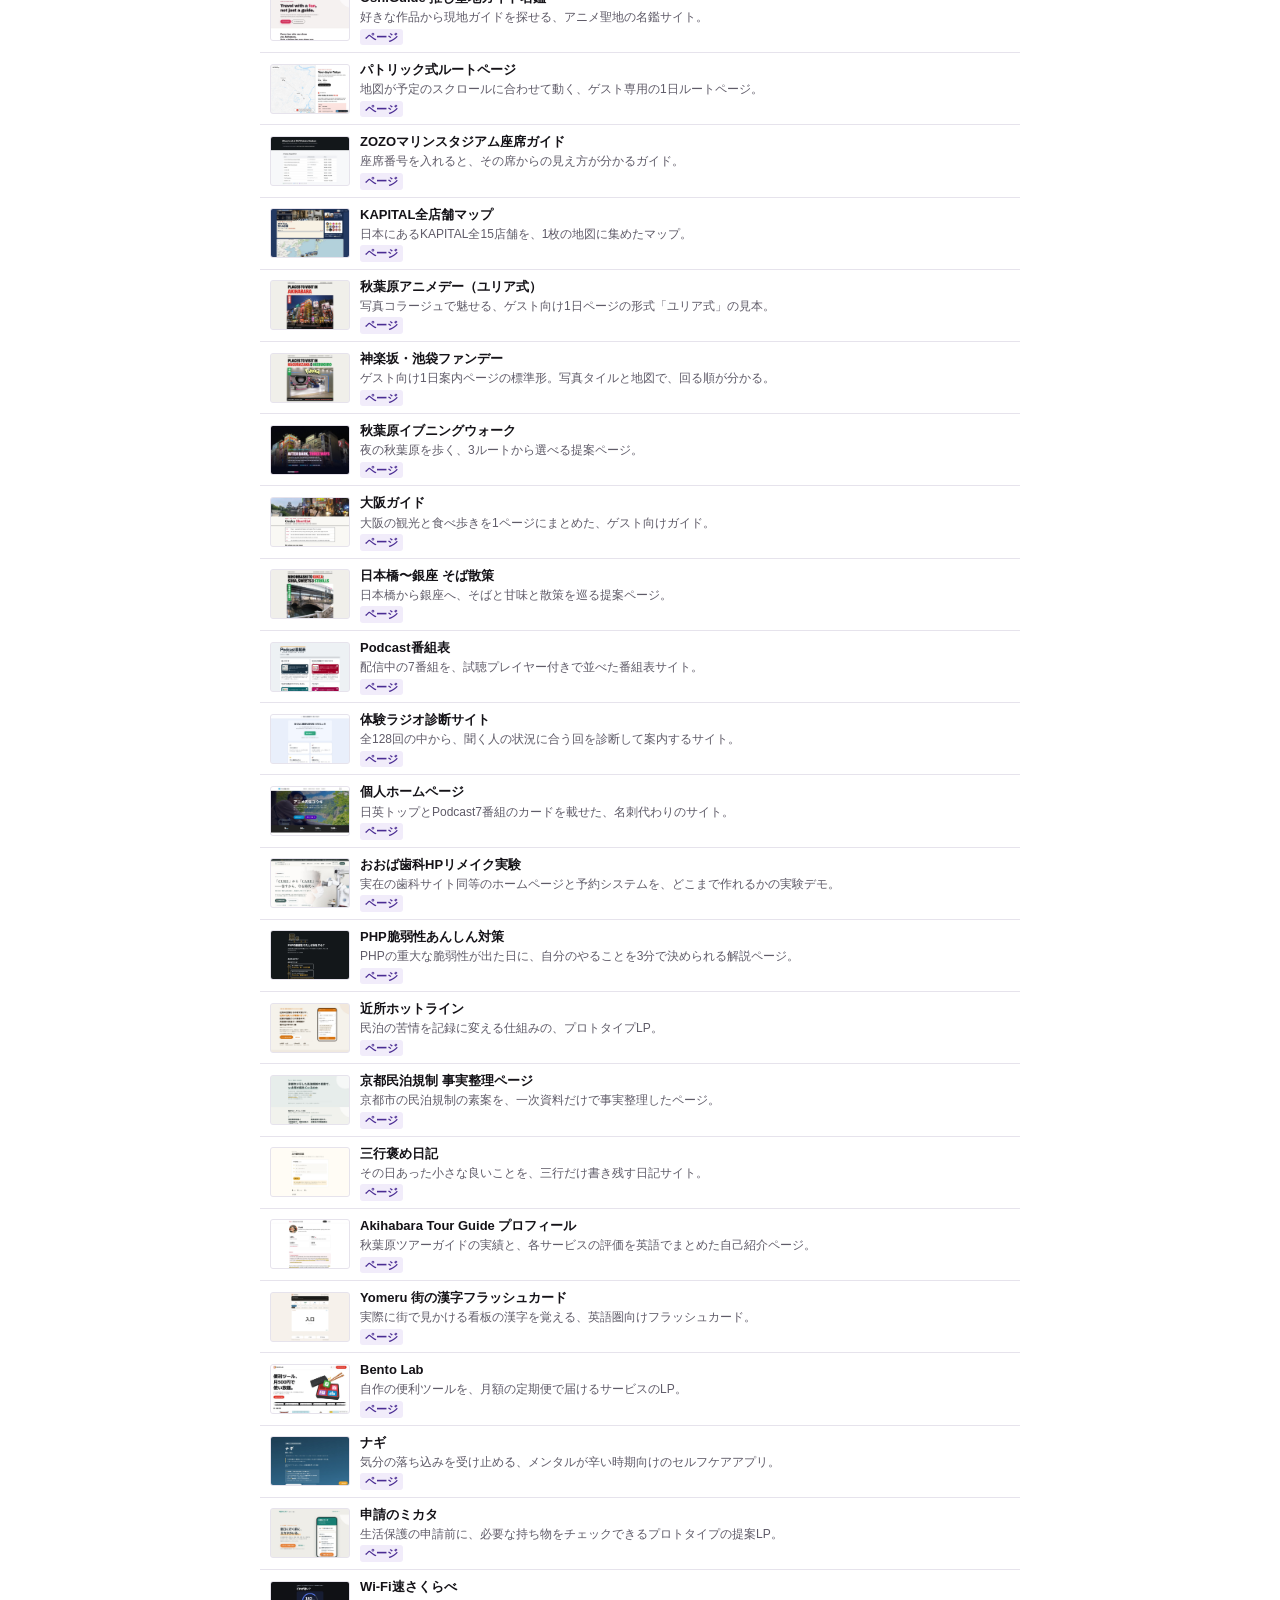
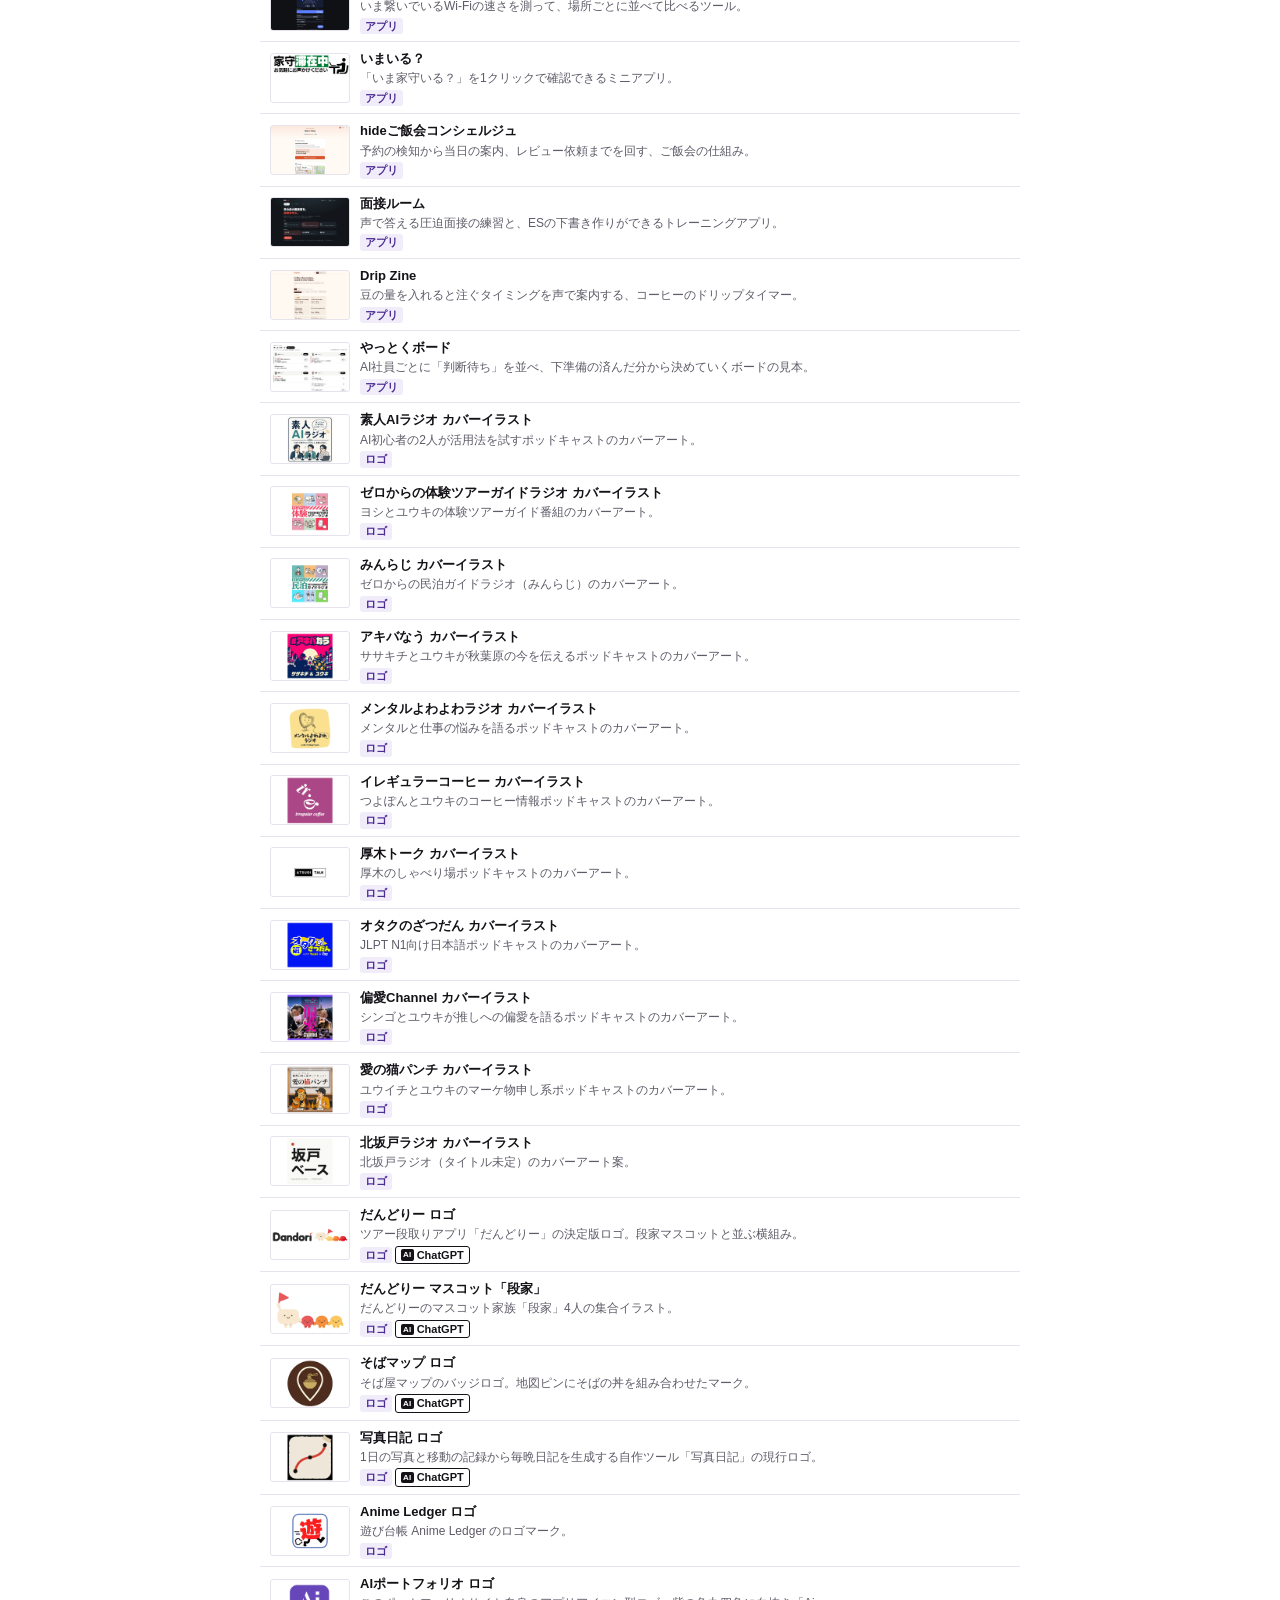
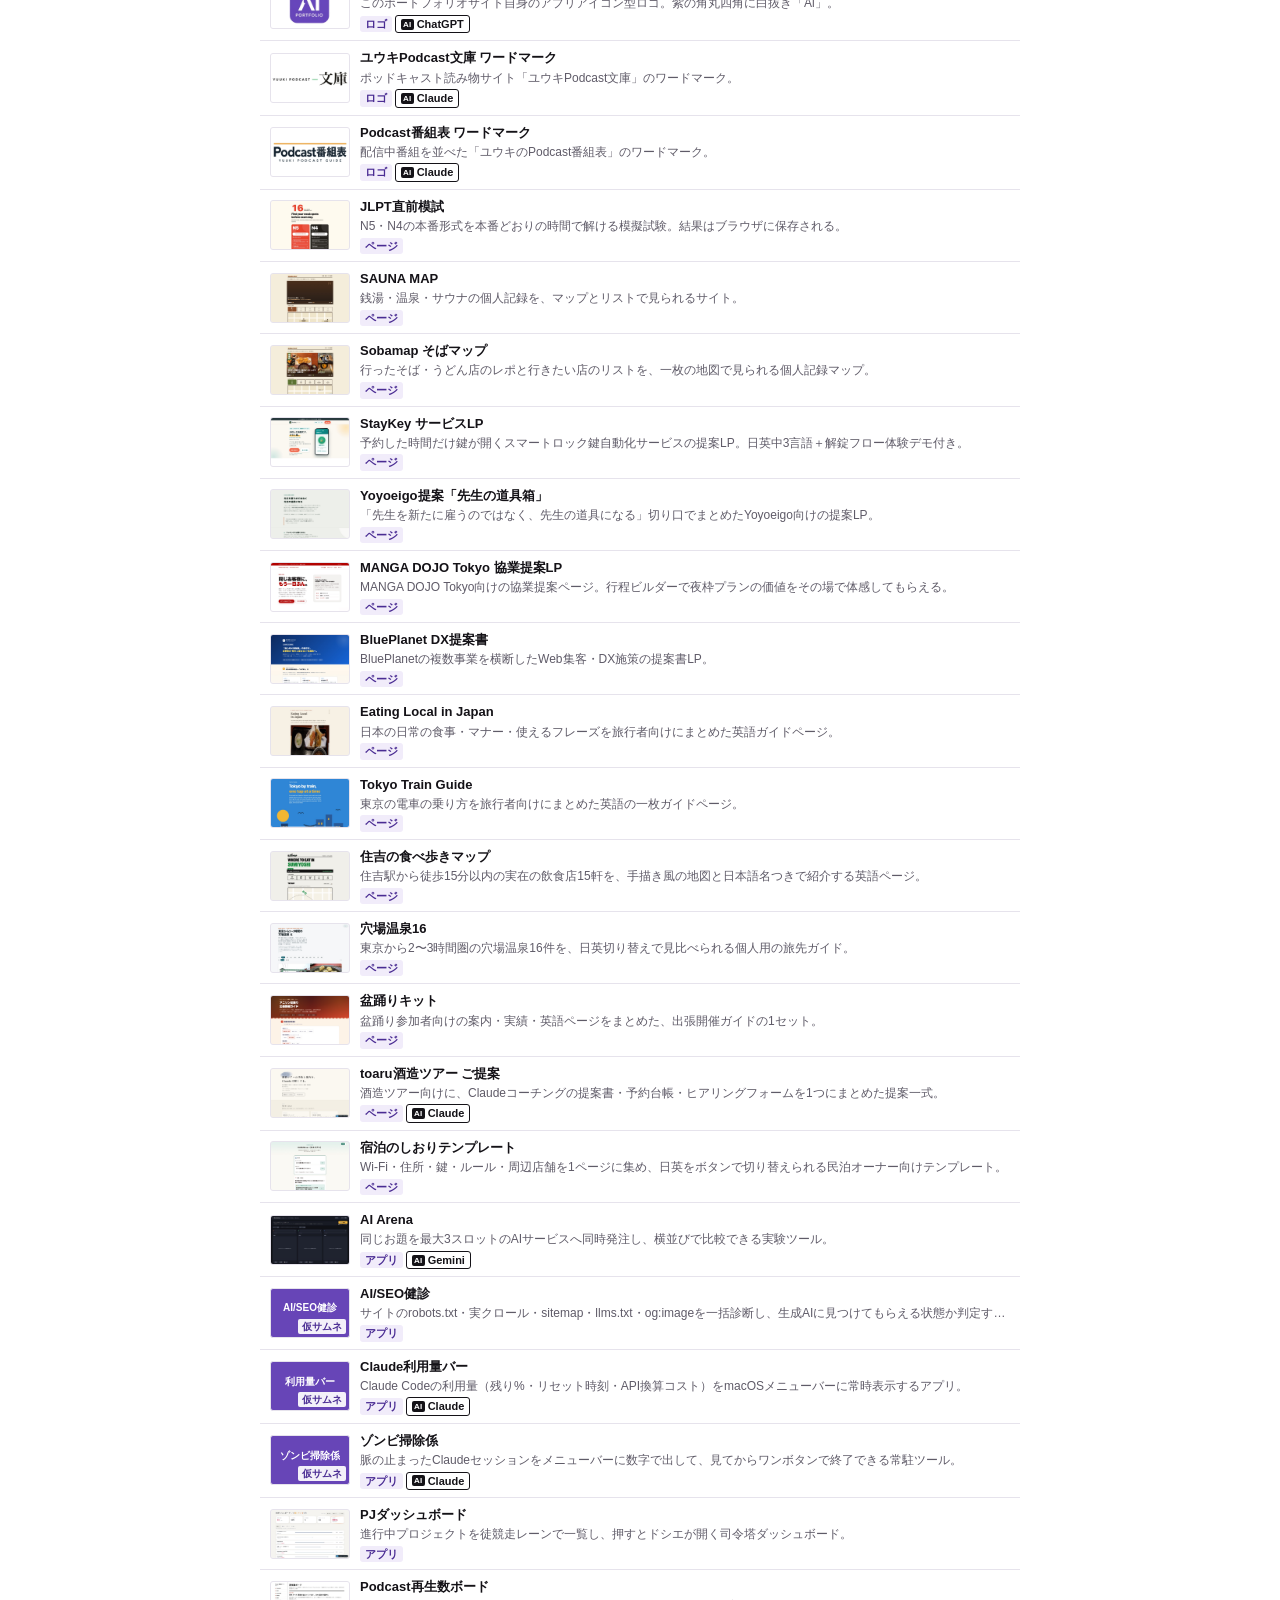
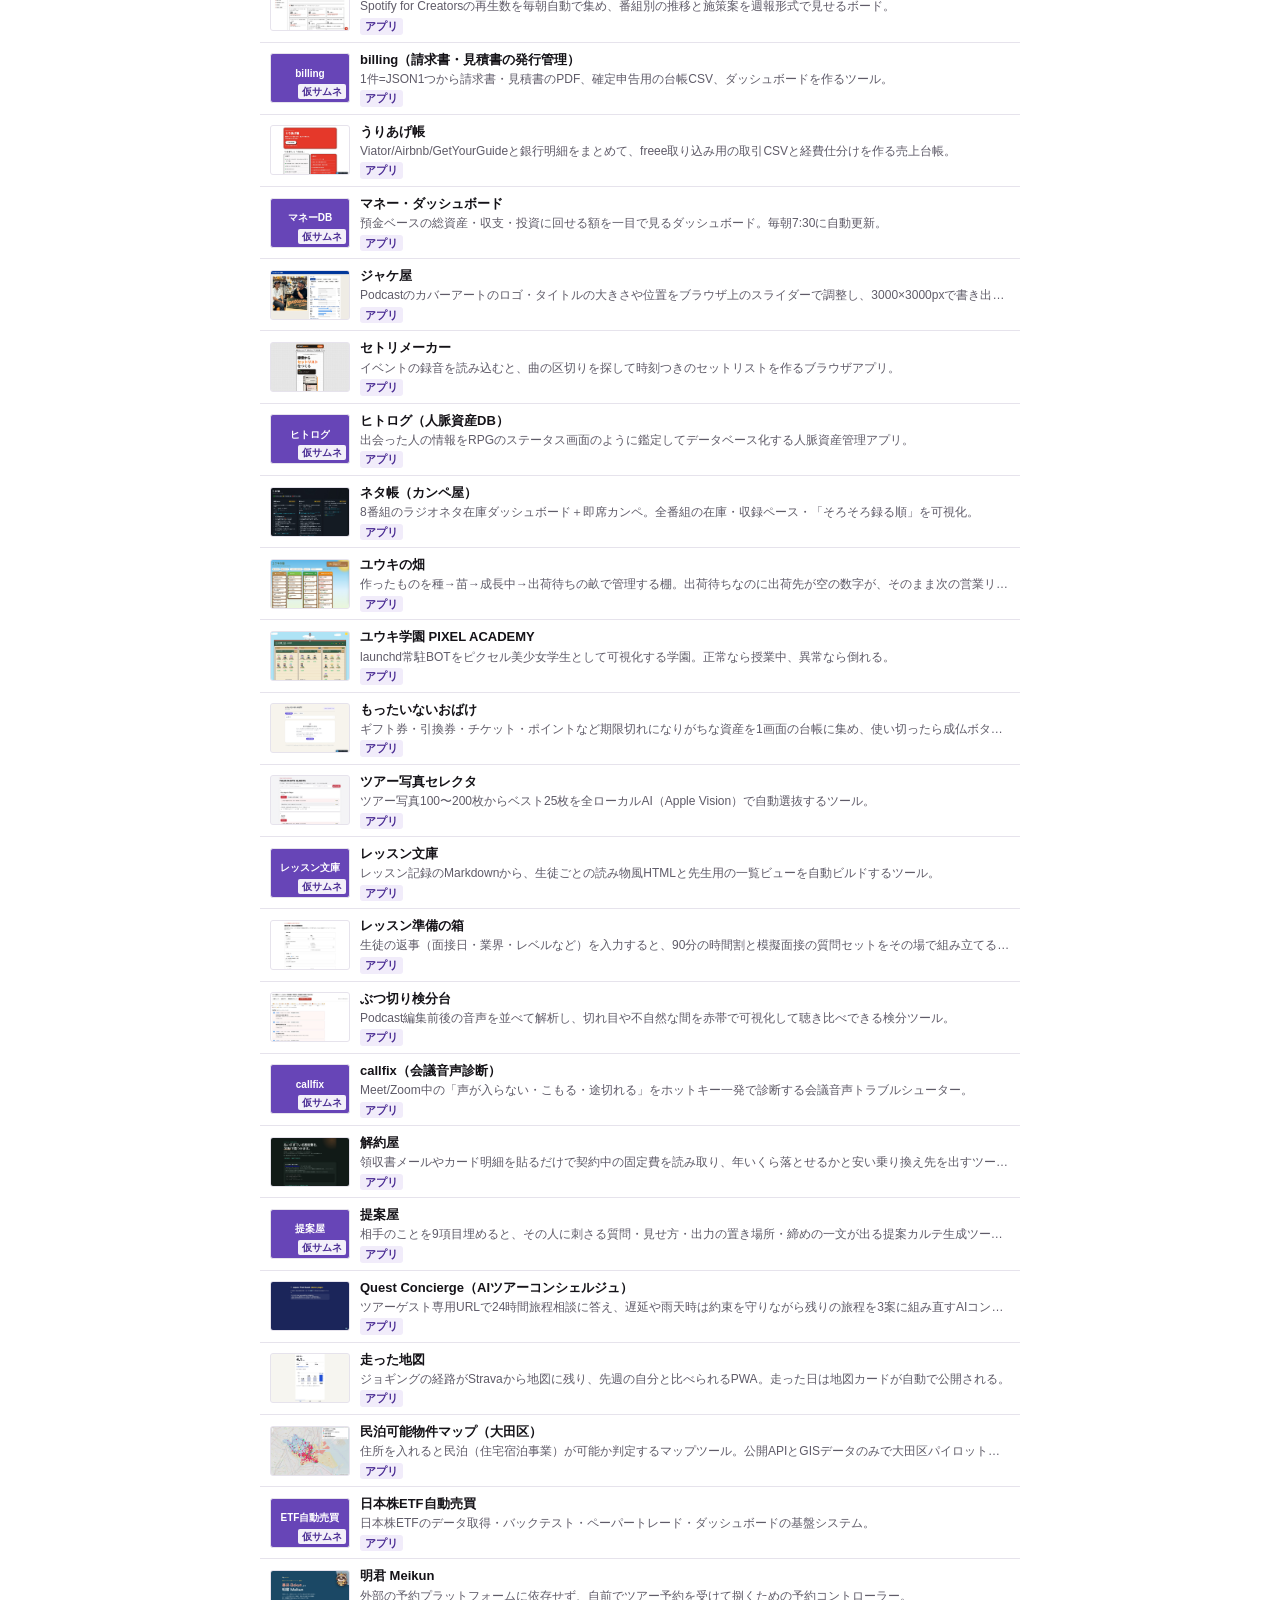
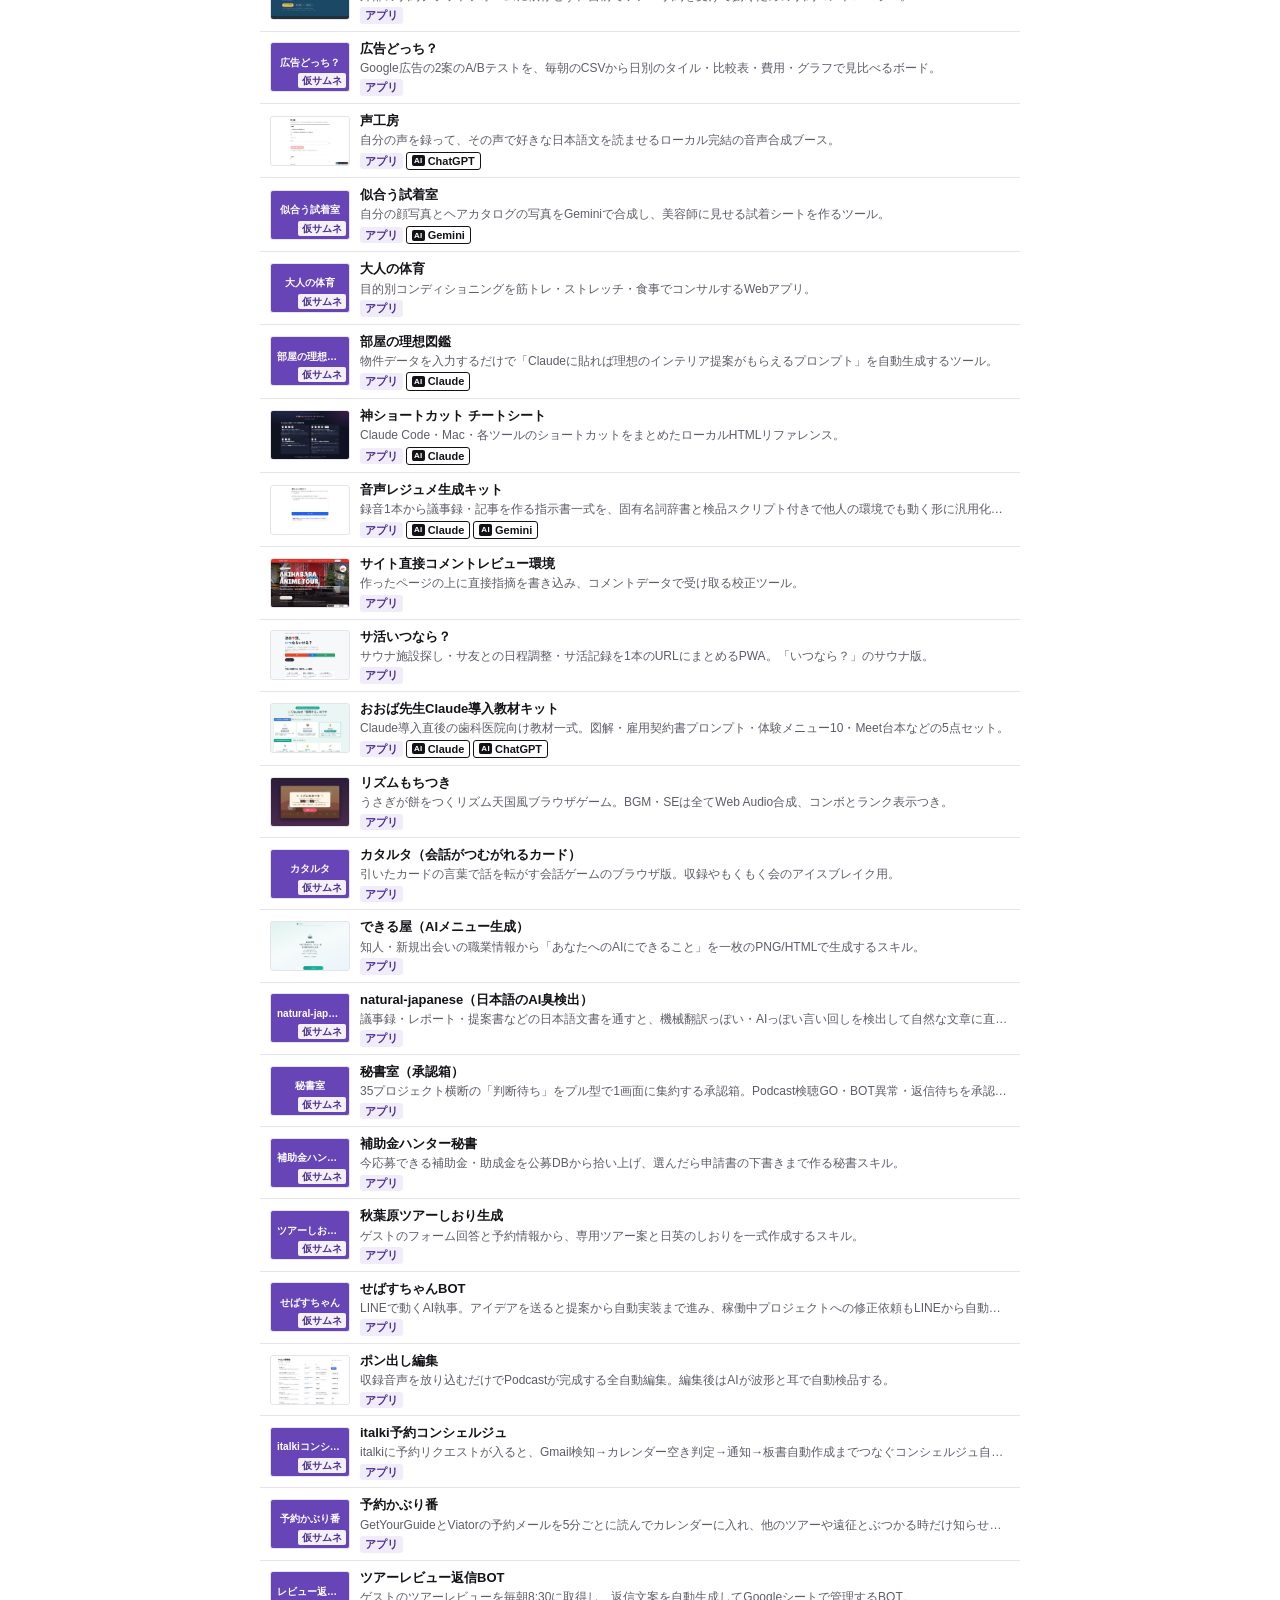
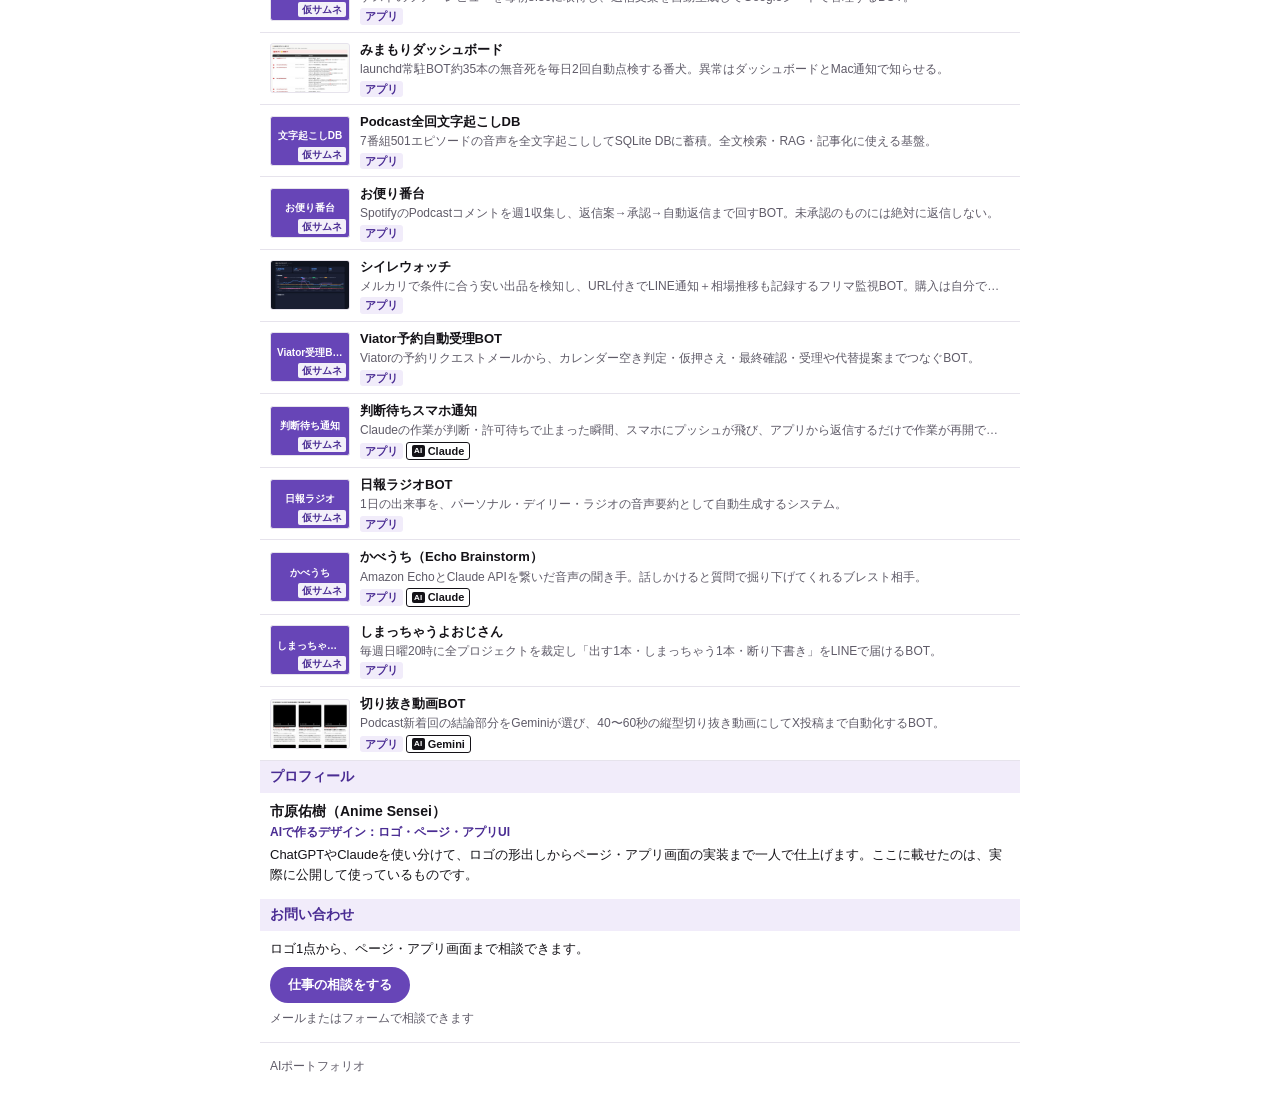
==== commit e786605c: "仕事の相談をモーダル化（ヘッダー/プロフィールの両ボタン→dialog。メール=mailto:hello@animesenseijp.com 件名・記入テンプレ入り／フォーム=Googleフォームを新" ====
--- a/index.html
+++ b/index.html
@@ -36,12 +36,12 @@
 </head>
 <body class="top">
 <div class="wrap">
-<header><a class="hd" href="./"><img src="assets/icon.png" alt="" width="32" height="32"><span class="site">AIポートフォリオ</span></a><a class="cta" href="#contact">仕事の相談</a></header>
+<header><a class="hd" href="./"><img src="assets/icon.png" alt="" width="32" height="32"><span class="site">AIポートフォリオ</span></a><button type="button" class="cta" aria-haspopup="dialog">仕事の相談</button></header>
 <section class="works"><div class="wh"><h2>作品<small><span id="count">–</span>件</small></h2><div class="filters"><div class="row" id="catRow" aria-label="種類で絞り込む"></div></div></div>
 <div class="duo" aria-hidden="true"><div class="flow"></div></div><ul class="list" id="list"></ul>
 <p id="empty">この種類の作品はまだありません。</p></section>
 <section id="profile" class="prof"><h2>プロフィール</h2><p class="pn" id="pName"></p><p class="pr" id="pRole"></p><p class="pb" id="pBio"></p></section>
-<section id="contact" class="ct"><h2>お問い合わせ</h2><p class="cl">ロゴ1点から、ページ・アプリ画面まで相談できます。</p><a class="btn" id="pContact" href="#contact">仕事の相談をする</a><p class="cn" id="pNote"></p></section>
+<section id="contact" class="ct"><h2>お問い合わせ</h2><p class="cl">ロゴ1点から、ページ・アプリ画面まで相談できます。</p><button type="button" class="btn" id="pContact" aria-haspopup="dialog">仕事の相談をする</button><p class="cn" id="pNote"></p></section>
 <footer>AIポートフォリオ</footer>
 </div>
 <script>window.T={card:(it,i)=>`<li class="card${i===0?" first":""}"><span class="tl">${thumb(it)}</span><div class="b">${link(it,esc(it.title),"t")}<p class="d">${esc(it.desc)}</p>${tags(it)}</div></li>`};</script>
--- a/common.css
+++ b/common.css
@@ -11,6 +11,7 @@
 .hd{display:flex;align-items:center;gap:8px;text-decoration:none;min-width:0}
 .hd img{flex:none}
 .site{font-size:clamp(15px,4.6vw,18px);font-weight:300;letter-spacing:.1em;color:var(--vio);white-space:nowrap}
+.cta,.btn{font:inherit;border:0;cursor:pointer}
 .cta{margin-left:auto;flex:none;font-size:12px;font-weight:700;color:#fff;background:var(--vio);text-decoration:none;border-radius:999px;padding:3px 11px;white-space:nowrap}
 .note{display:inline-block;font-size:11px;color:var(--sub);border:1px solid var(--line);border-radius:4px;padding:0 5px;background:#fff}
 .proto{text-align:right;padding:4px 10px 0}
@@ -57,3 +58,17 @@
 .flow .fi{flex:none;display:block;width:var(--w,120px)}
 @keyframes flow{to{transform:translate3d(-50%,0,0)}}
 @media(prefers-reduced-motion:reduce){.flow .tr{animation:none}}
+/* 仕事の相談モーダル：dialog本体は余白0＝枠の外をタップすると target が dialog になり閉じる。中身は .mb */
+.cdlg{margin:auto;border:0;padding:0;width:min(360px,calc(100vw - 24px));max-width:none;border-radius:10px;background:#fff;color:var(--ink);box-shadow:0 12px 40px rgba(20,18,23,.28)}
+.cdlg::backdrop{background:rgba(20,18,23,.55)}
+.cdlg .mb{position:relative;padding:18px 16px 16px}
+.cdlg .x{position:absolute;top:6px;right:6px;width:36px;height:36px;border:0;background:none;font:inherit;font-size:22px;line-height:1;color:var(--sub);cursor:pointer;border-radius:999px}
+.cdlg .x:hover{background:var(--vio-l);color:var(--vio-d)}
+.cdlg .mt{font-size:16px;font-weight:800;color:var(--vio-d);padding-right:36px}
+.cdlg .ms{font-size:13px;color:var(--sub);margin:4px 0 14px}
+.cdlg .mo{display:block;text-decoration:none;font-weight:700;font-size:14px;text-align:center;border-radius:8px;padding:10px 12px;line-height:1.4}
+.cdlg .mo+.mo{margin-top:8px}
+.cdlg .mo small{display:block;font-size:12px;font-weight:400;margin-top:1px;overflow-wrap:anywhere}
+.cdlg .mail{background:var(--vio);color:#fff}.cdlg .mail small{color:rgba(255,255,255,.86)}
+.cdlg .form{border:1px solid var(--vio);color:var(--vio-d)}.cdlg .form small{color:var(--sub)}
+.cdlg .mail:hover{background:var(--vio-d)}.cdlg .form:hover{background:var(--vio-l)}
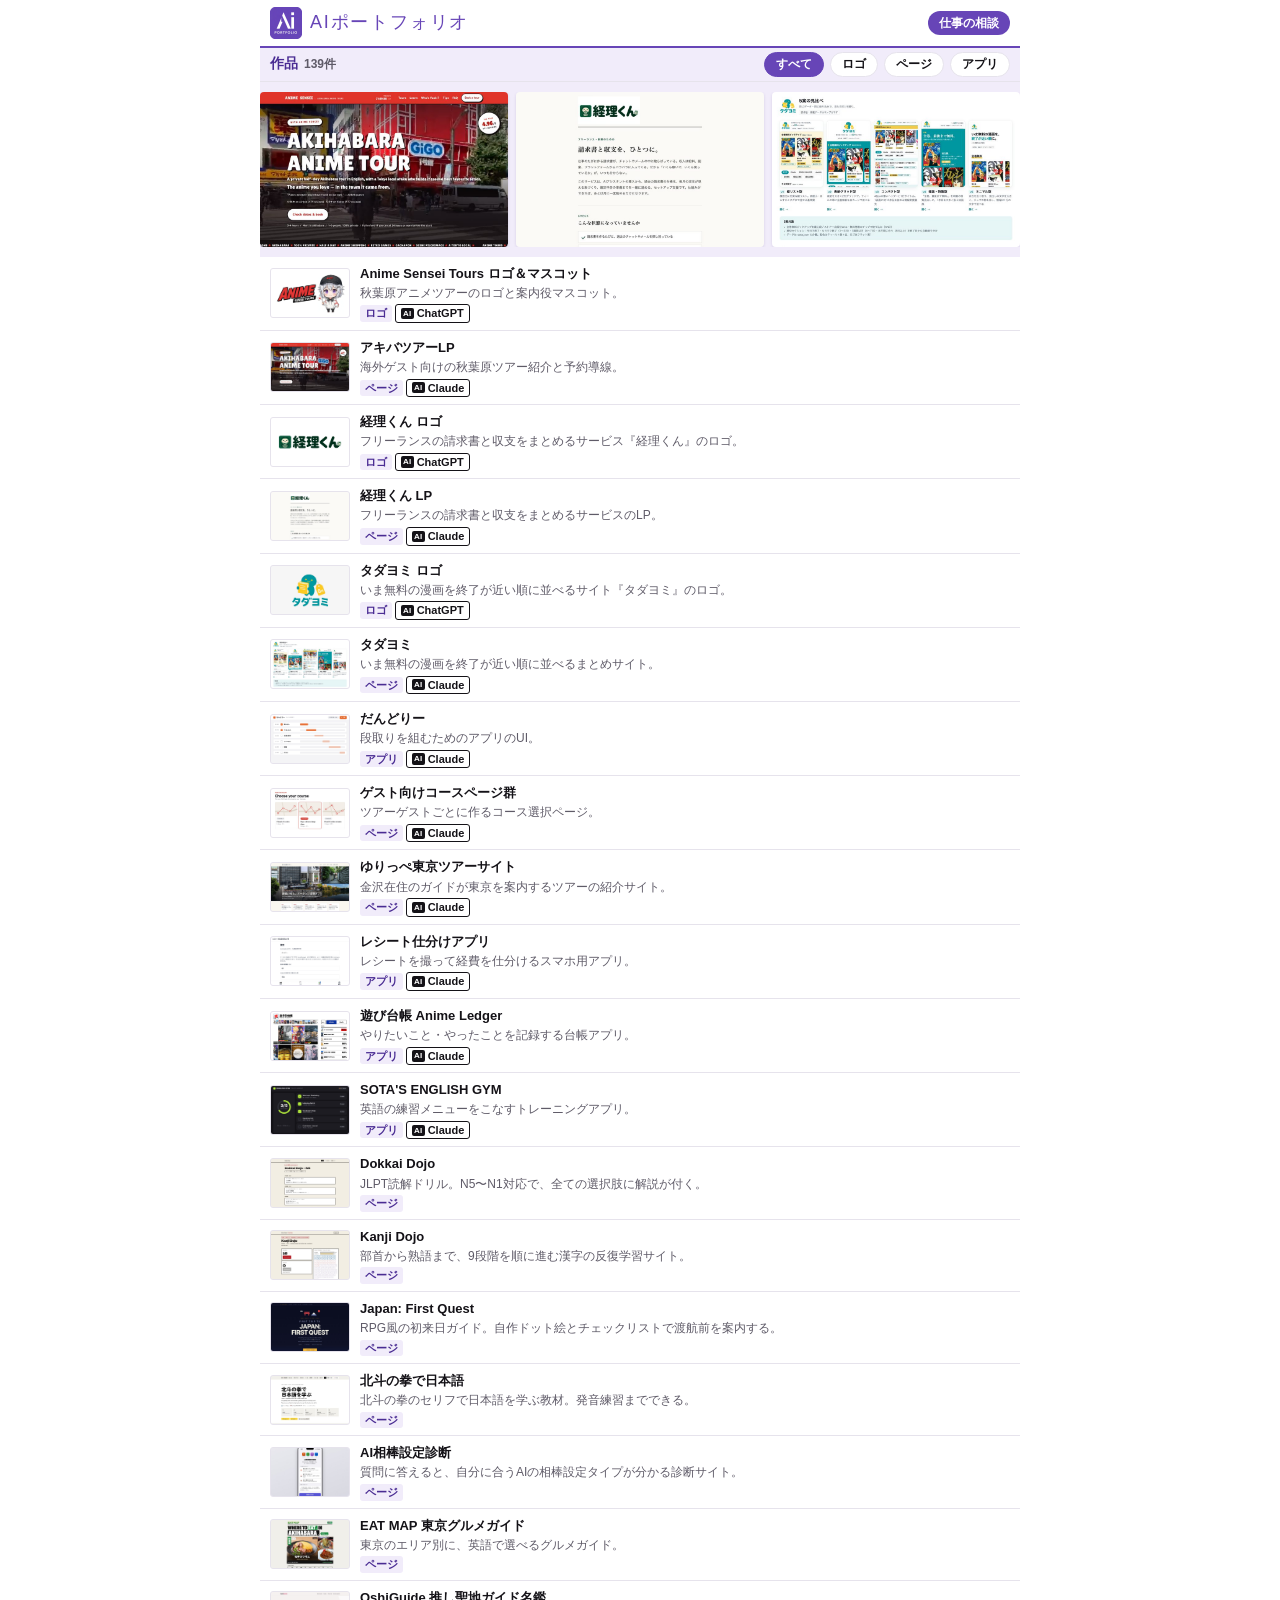
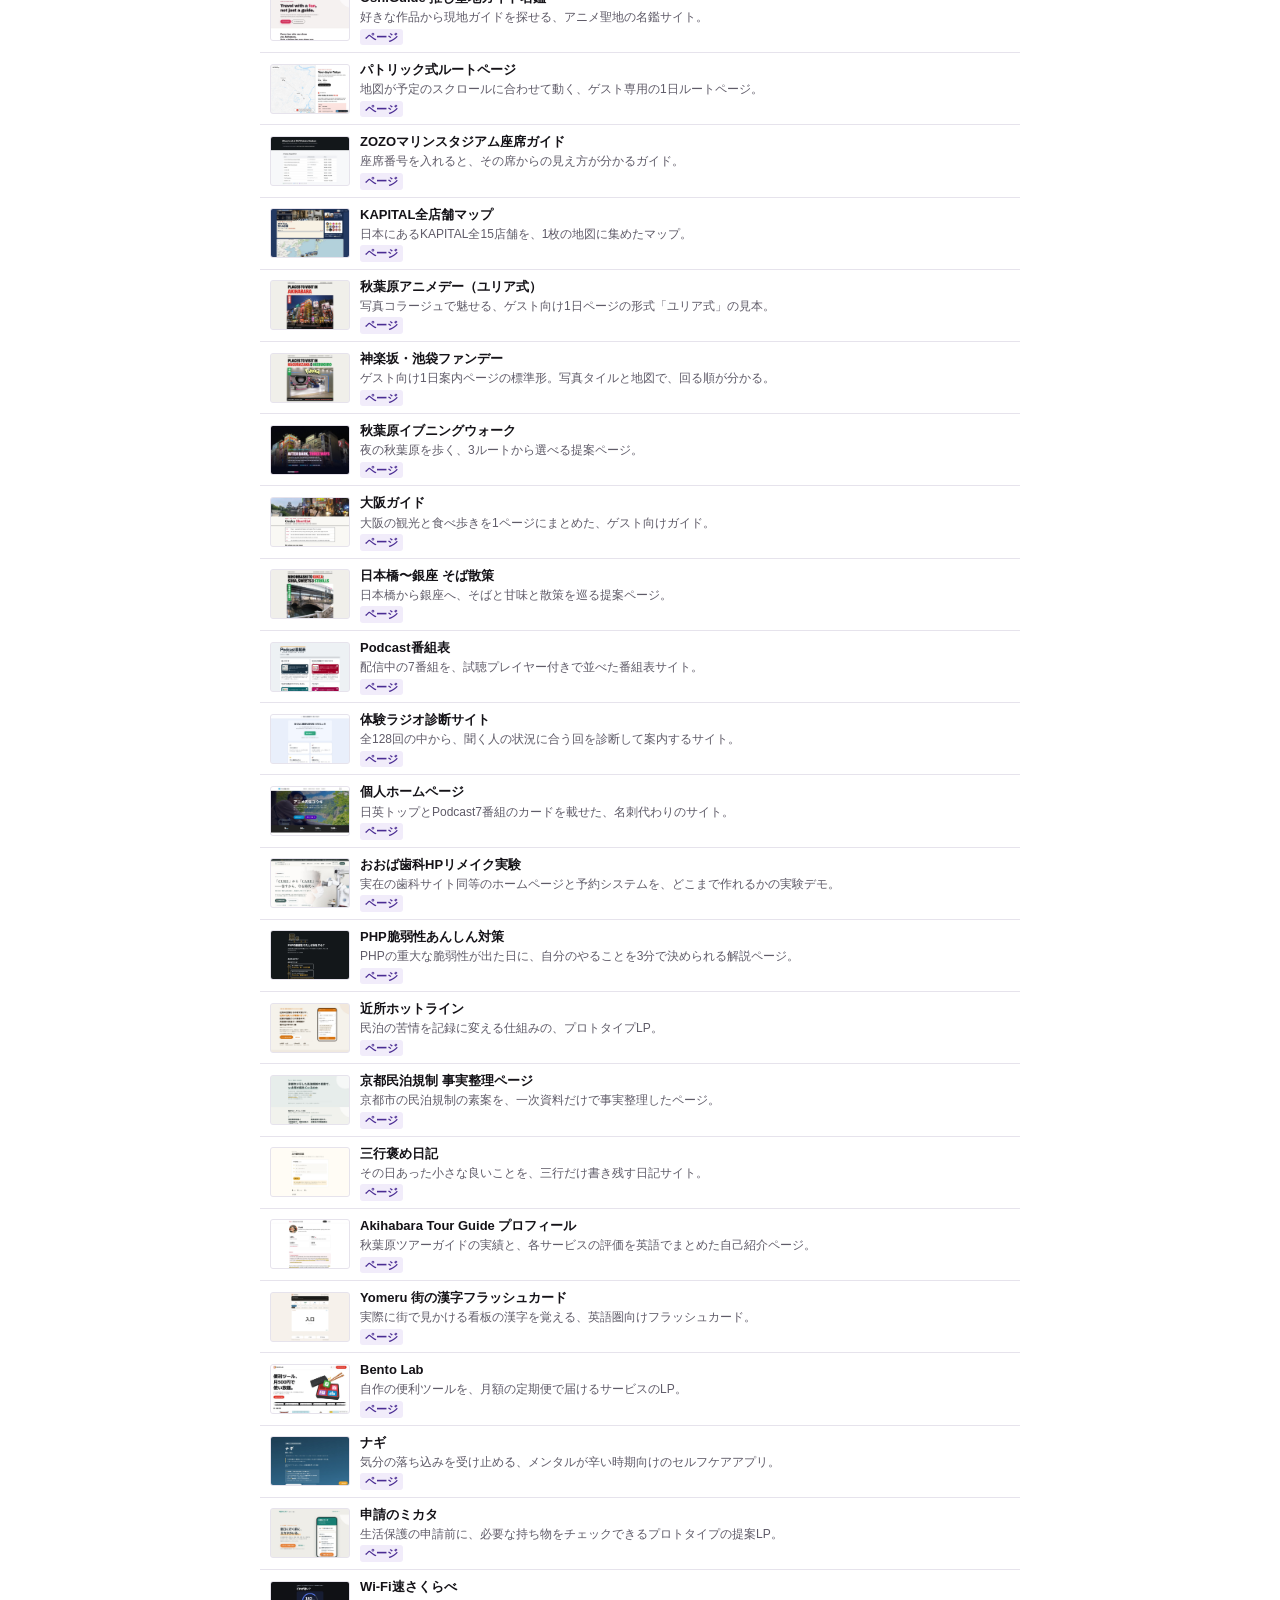
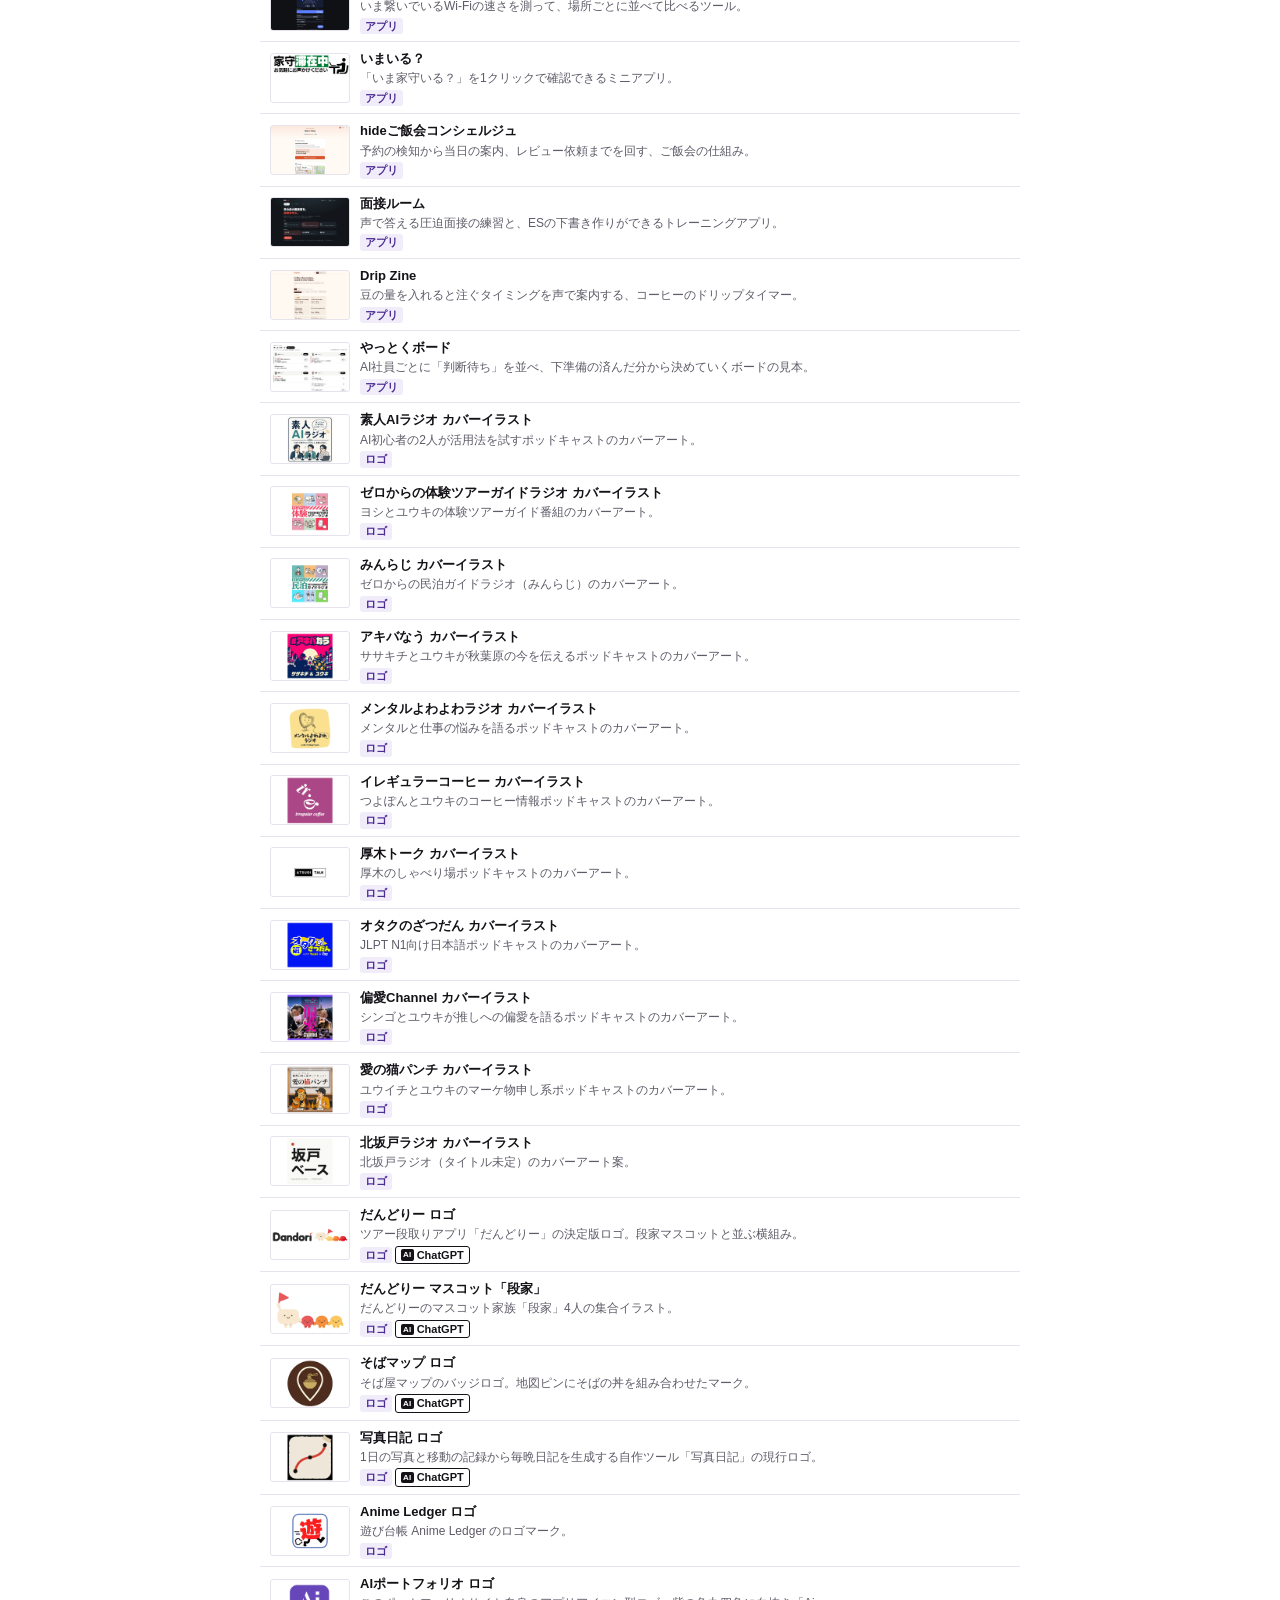
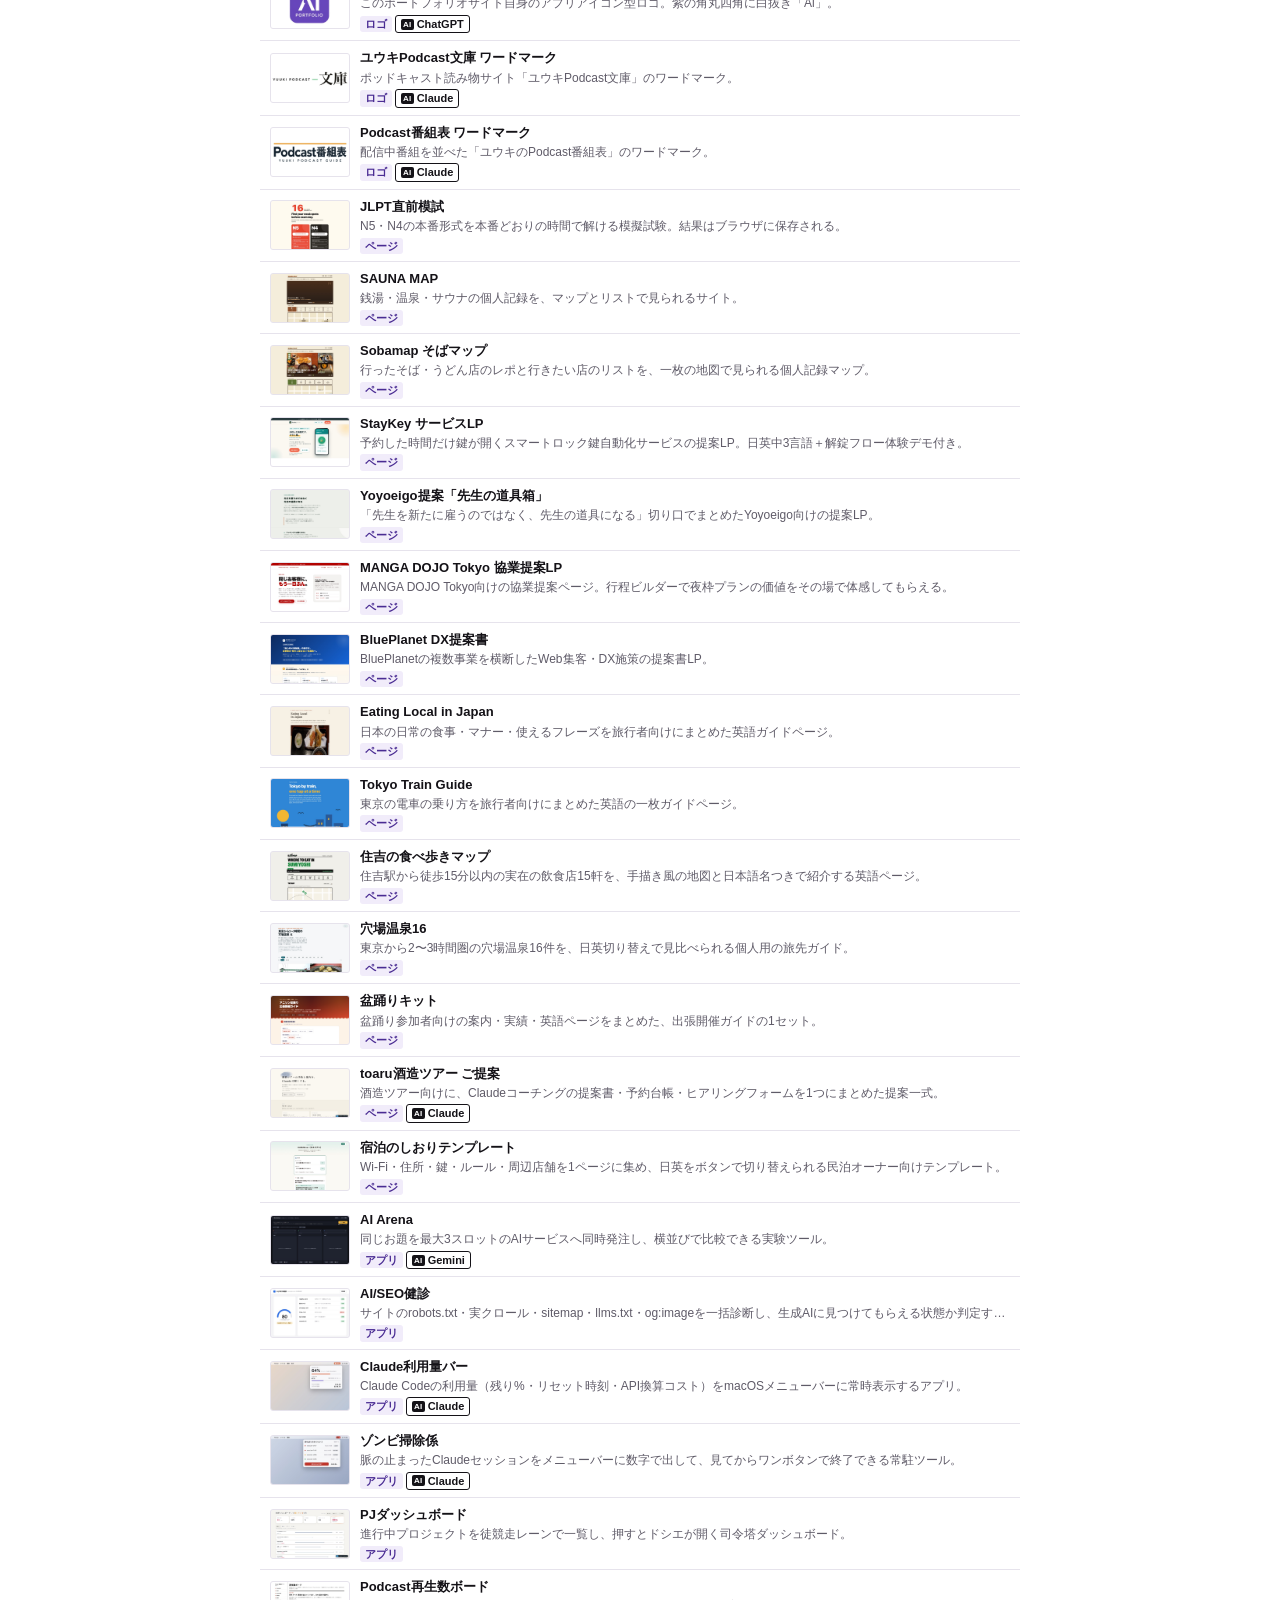
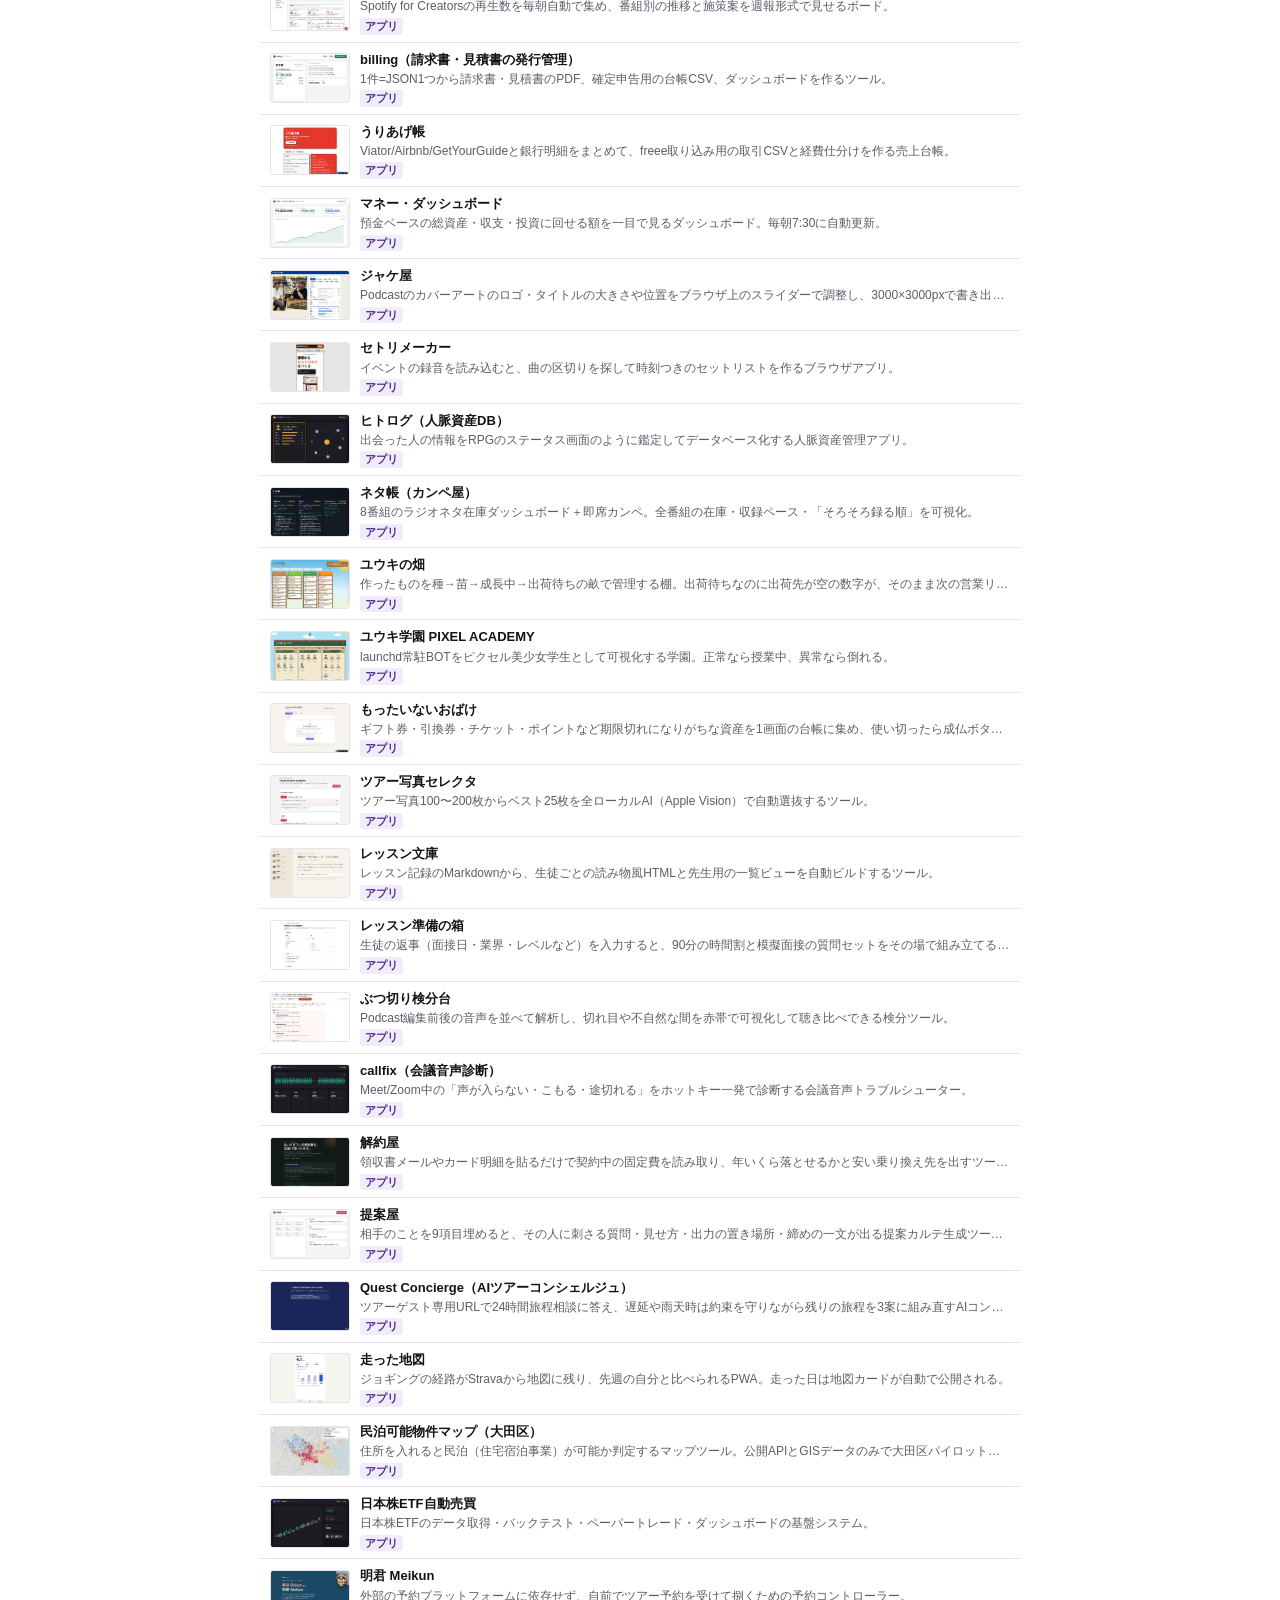
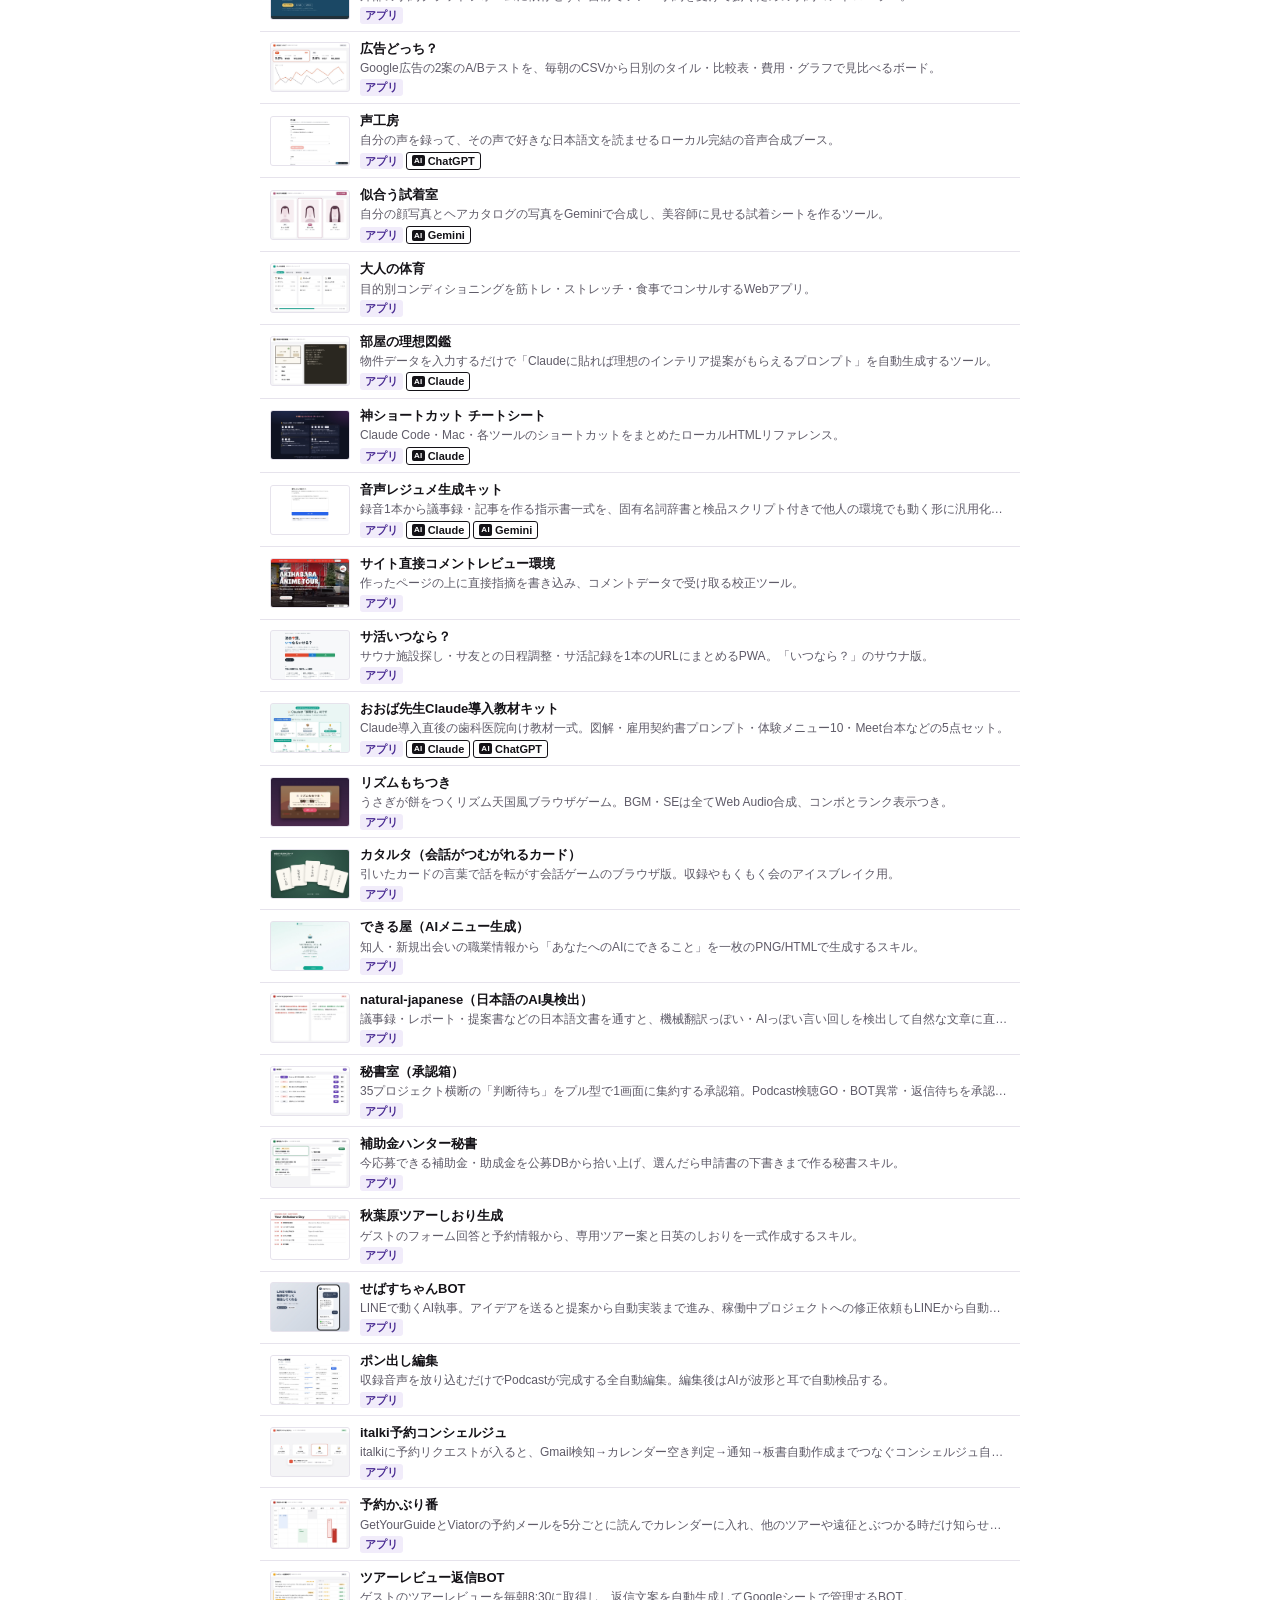
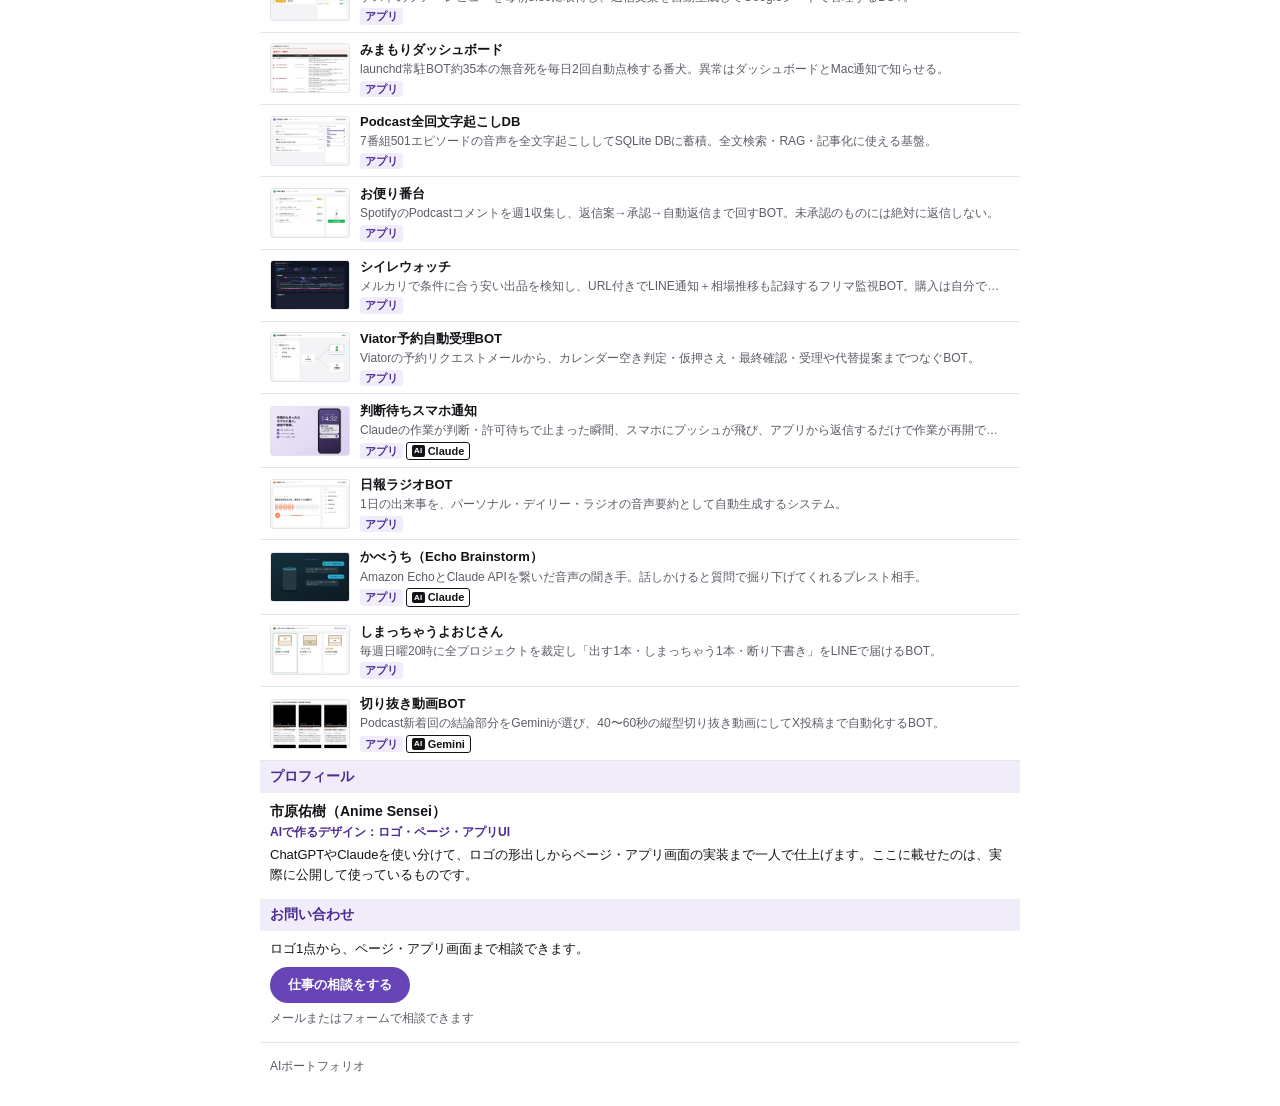
==== commit ad2fe8f7: "OGPを現行サイト（139件・新サムネ・相談ボタン）で撮り直し og-final2.png に差し替え。og-final.png はキャッシュ対策で据え置き。selftest期待値も og-final" ====
--- a/index.html
+++ b/index.html
@@ -10,7 +10,7 @@
 <meta property="og:title" content="AIポートフォリオ｜AIで作ったロゴ・ページ・アプリ">
 <meta property="og:description" content="ChatGPT・Claudeなどを使い分けて作ったデザイン実績。作品ごとに使用AIを記載。">
 <meta property="og:url" content="https://yukitchy.github.io/ai-portfolio/">
-<meta property="og:image" content="https://yukitchy.github.io/ai-portfolio/og-final.png">
+<meta property="og:image" content="https://yukitchy.github.io/ai-portfolio/og-final2.png">
 <meta name="twitter:card" content="summary_large_image">
 <link rel="icon" href="favicon.png" type="image/png">
 <link rel="apple-touch-icon" href="assets/apple-touch-icon.png">
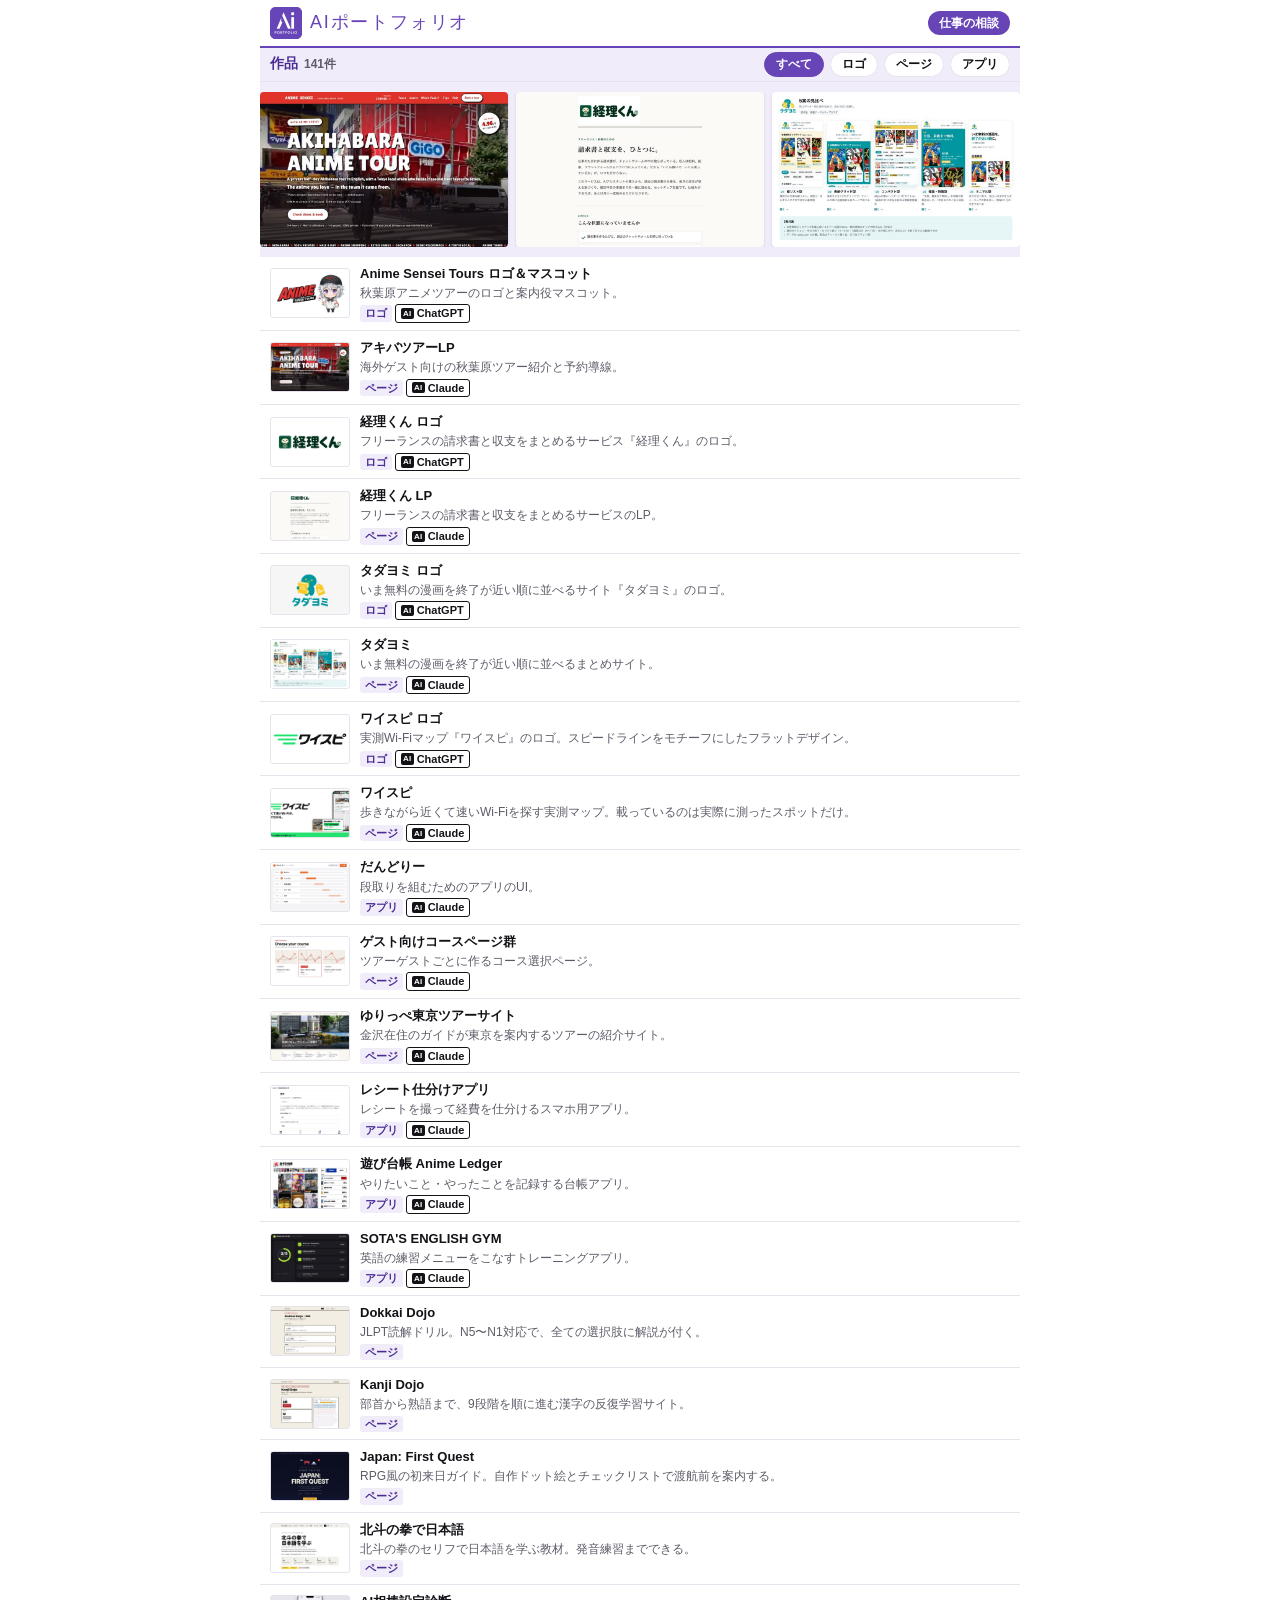
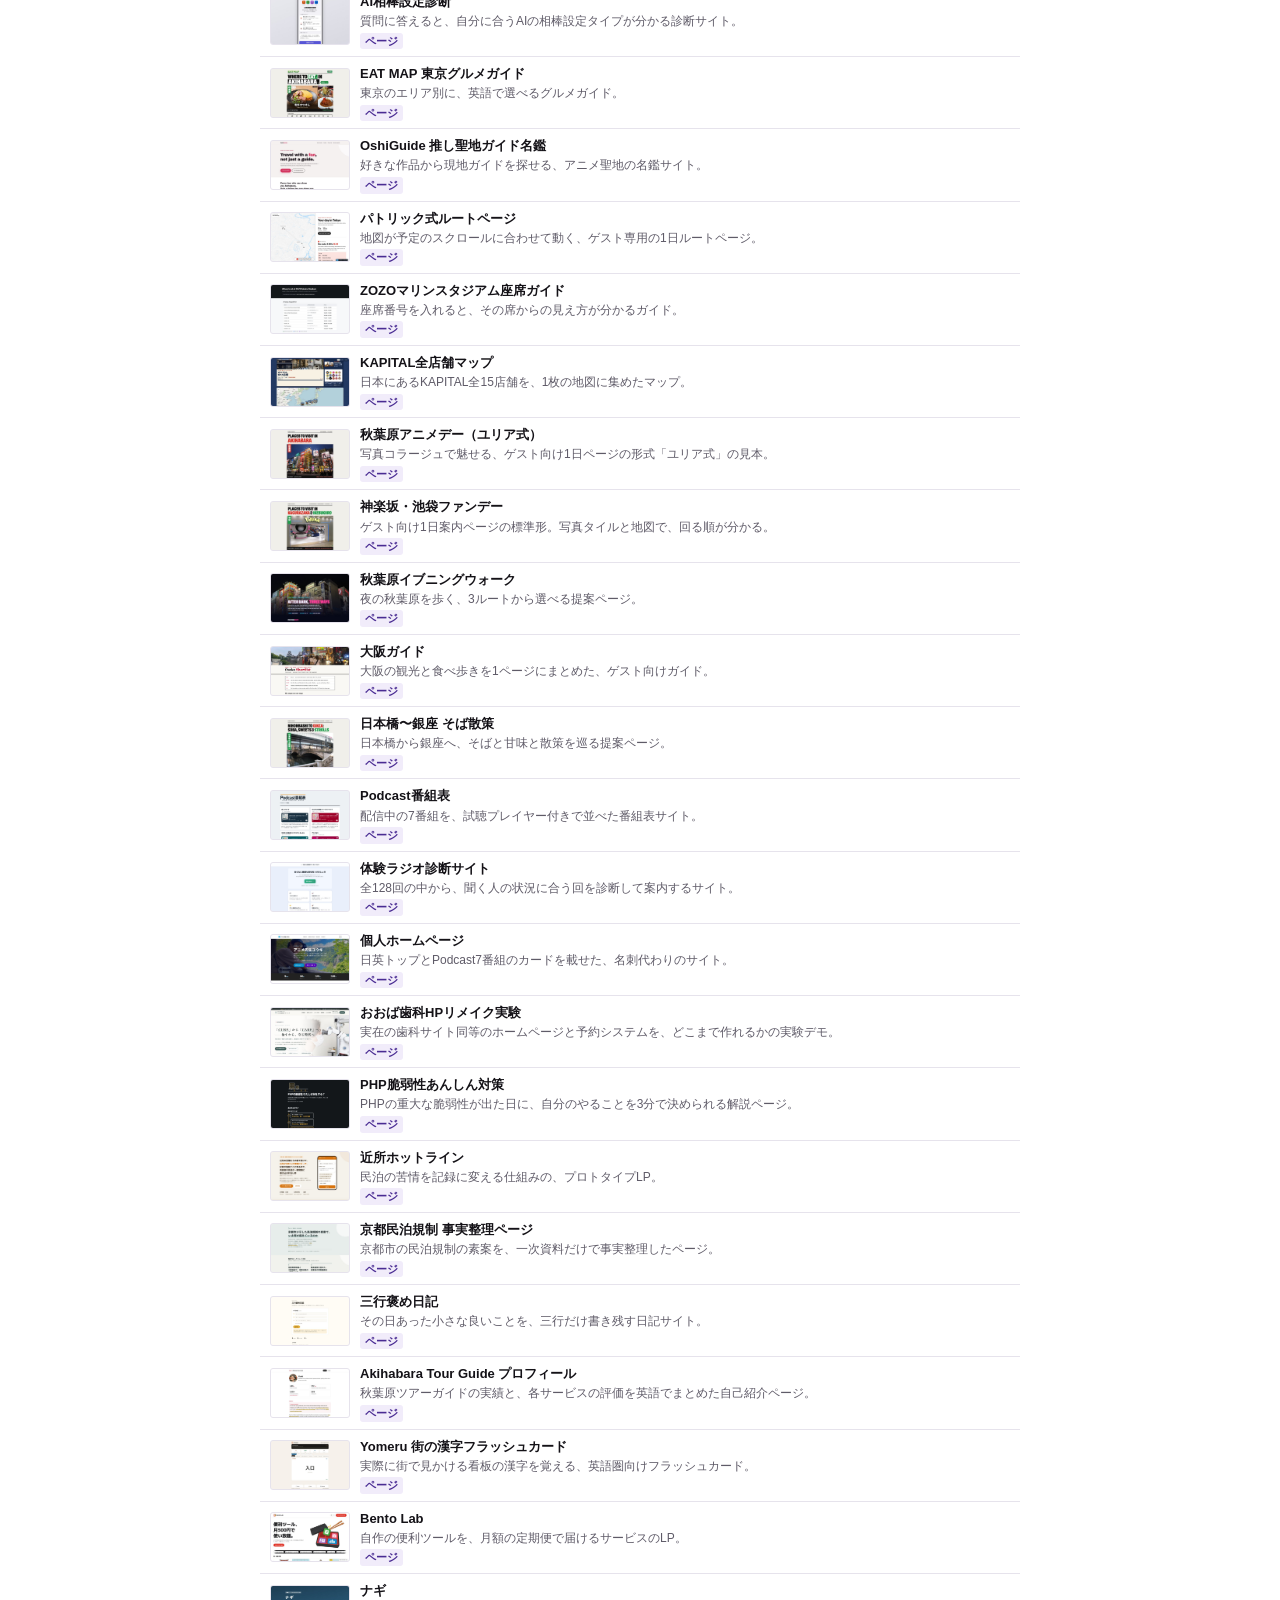
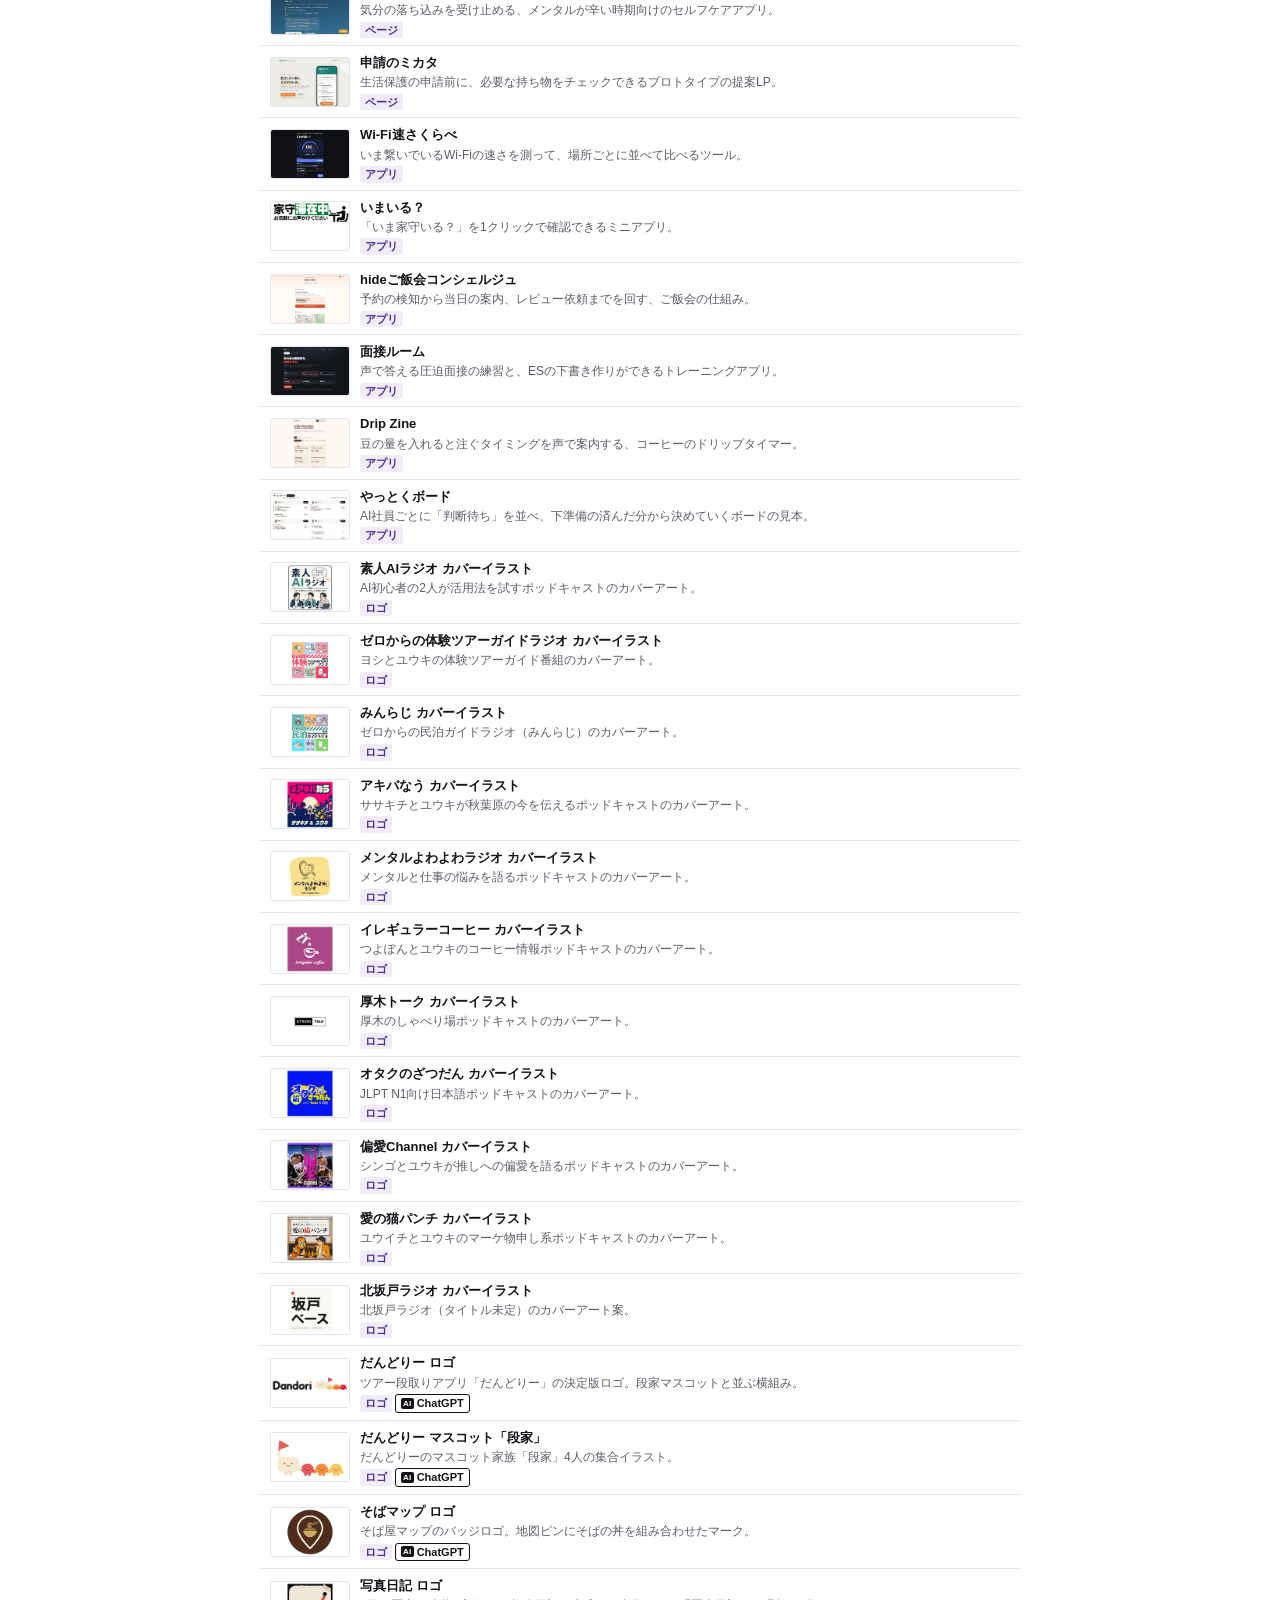
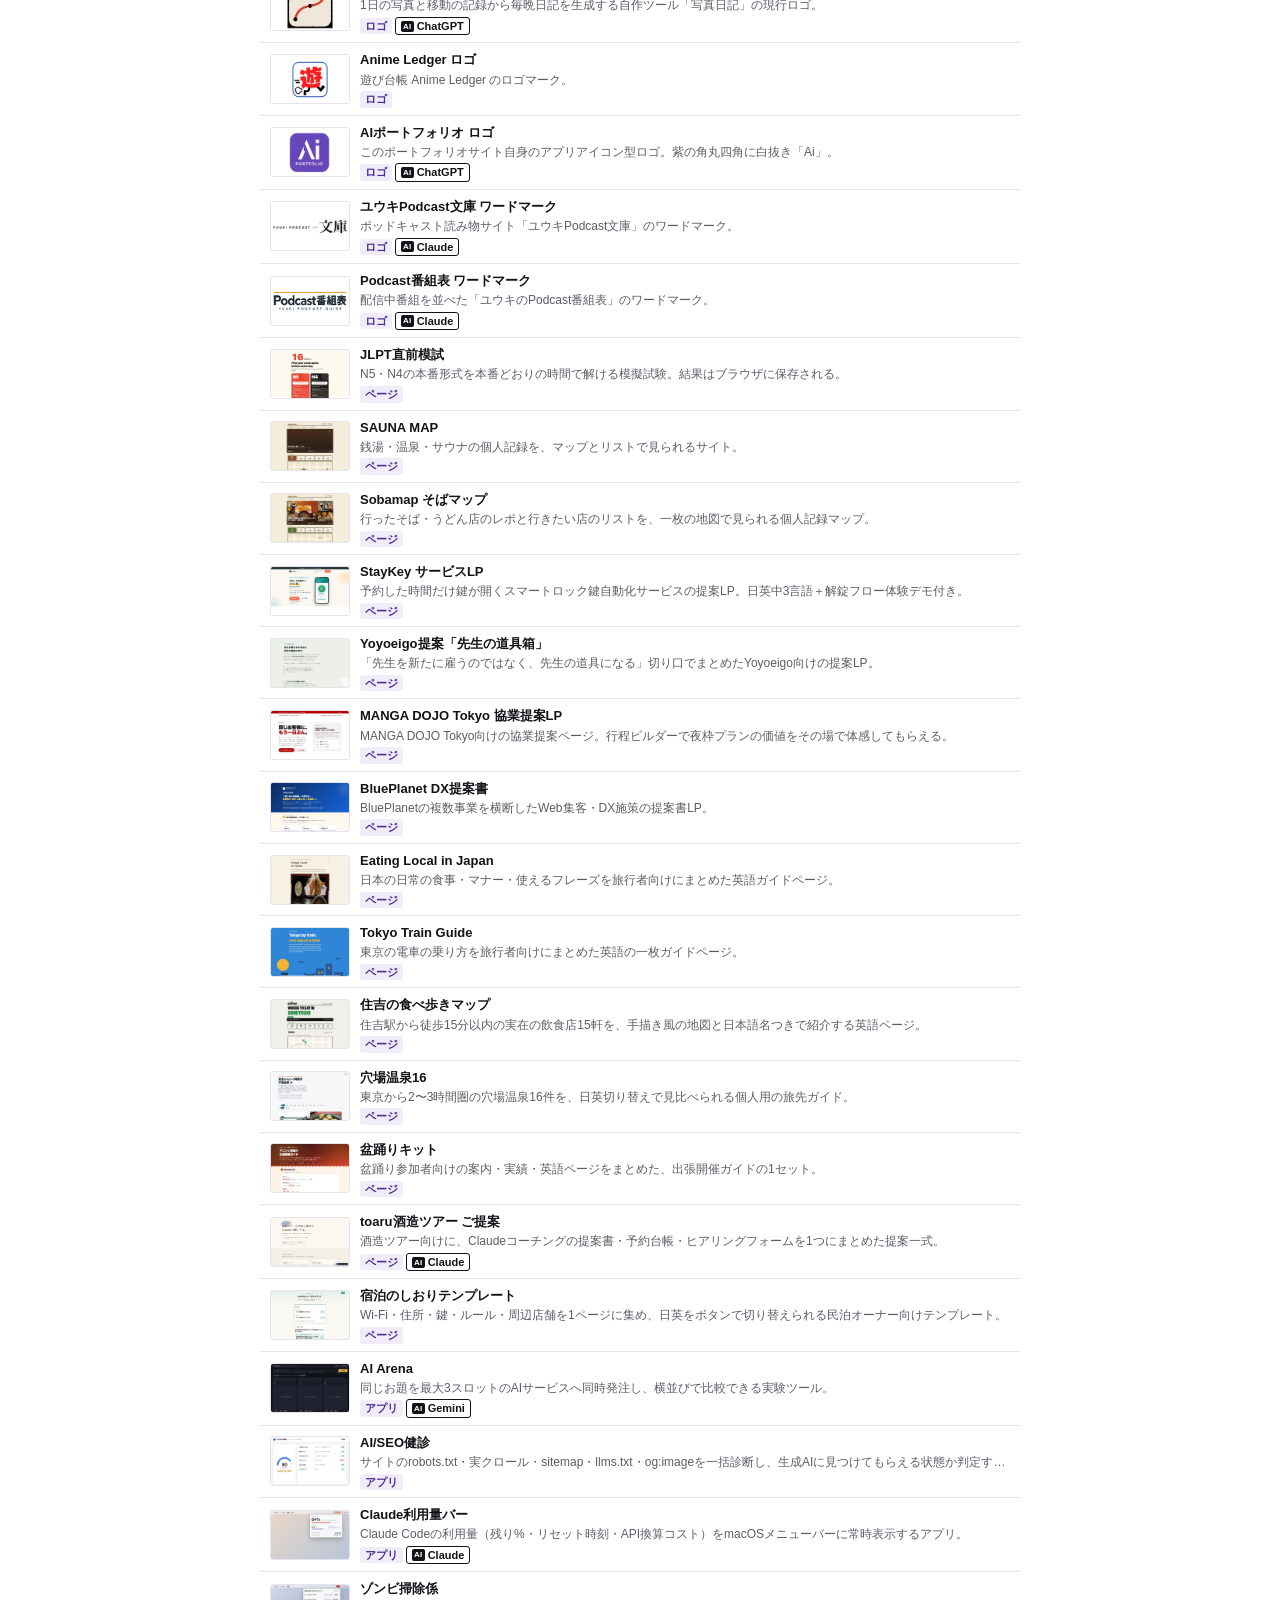
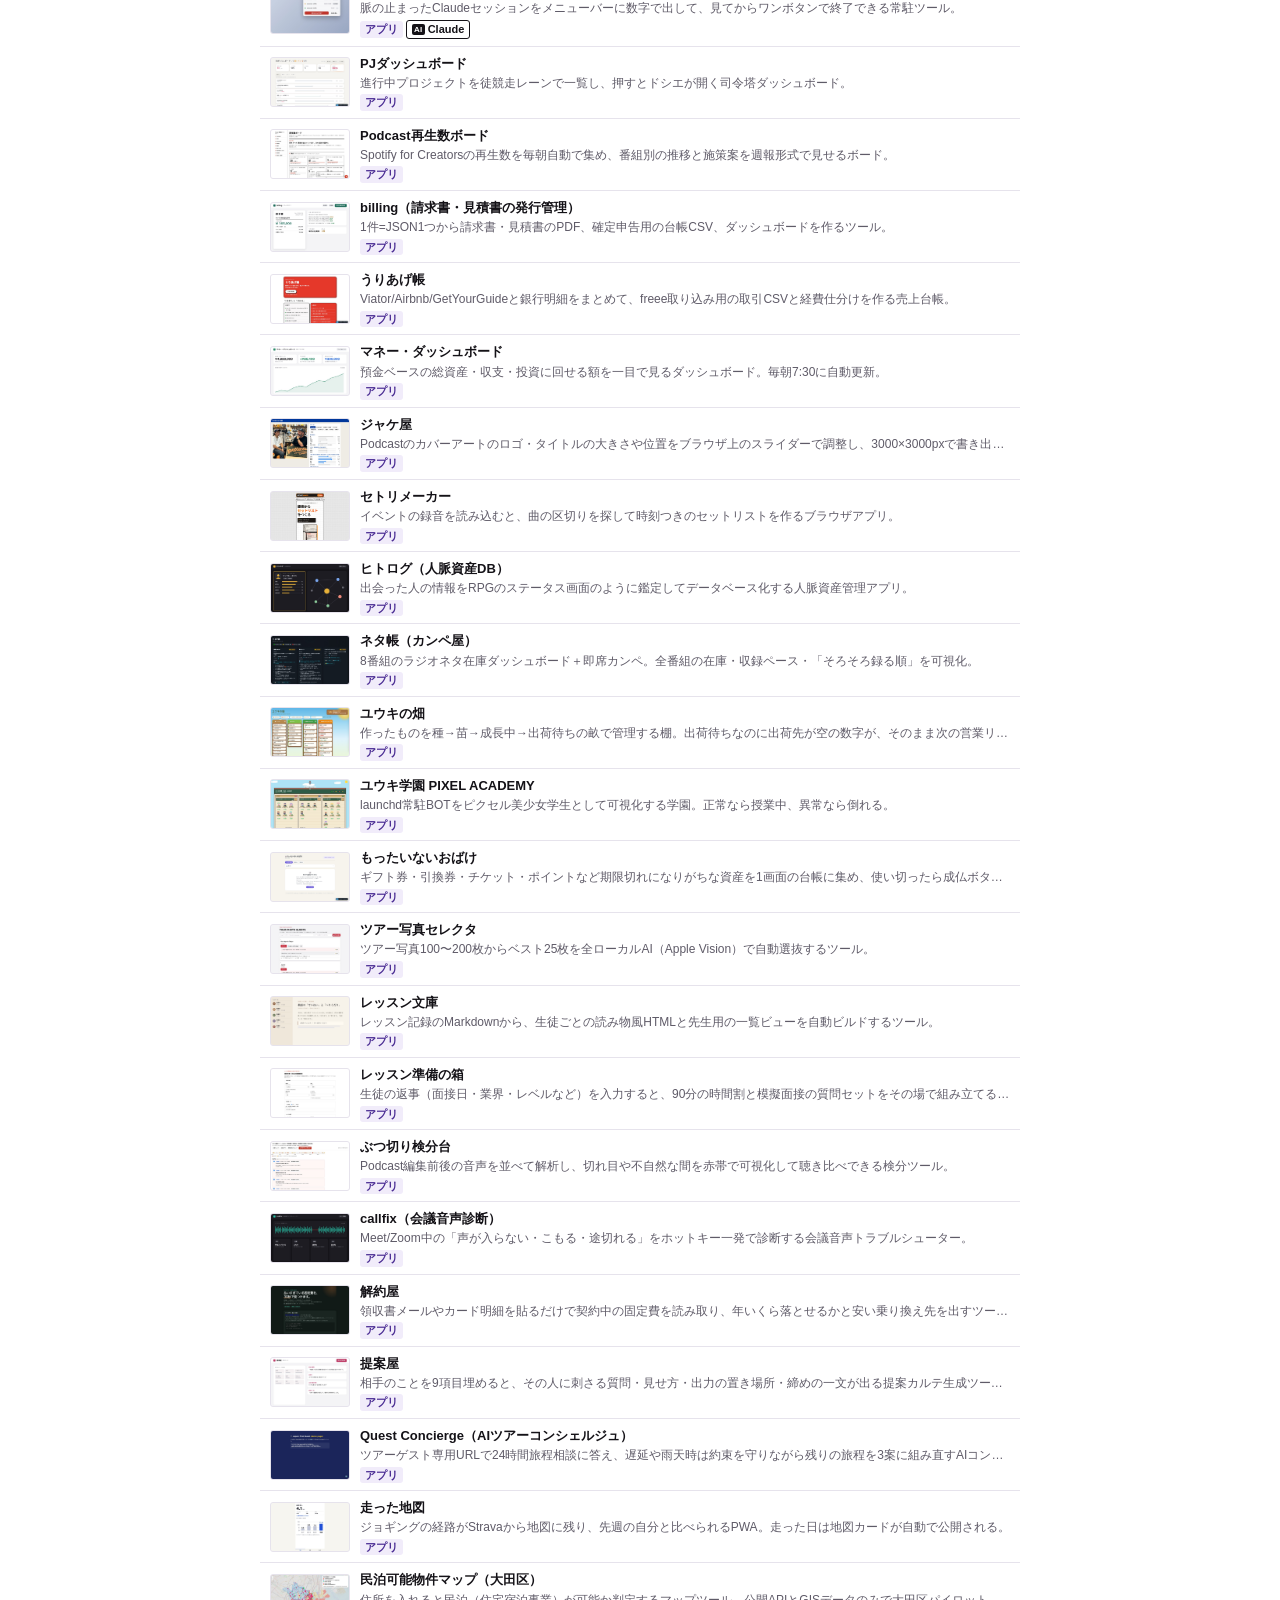
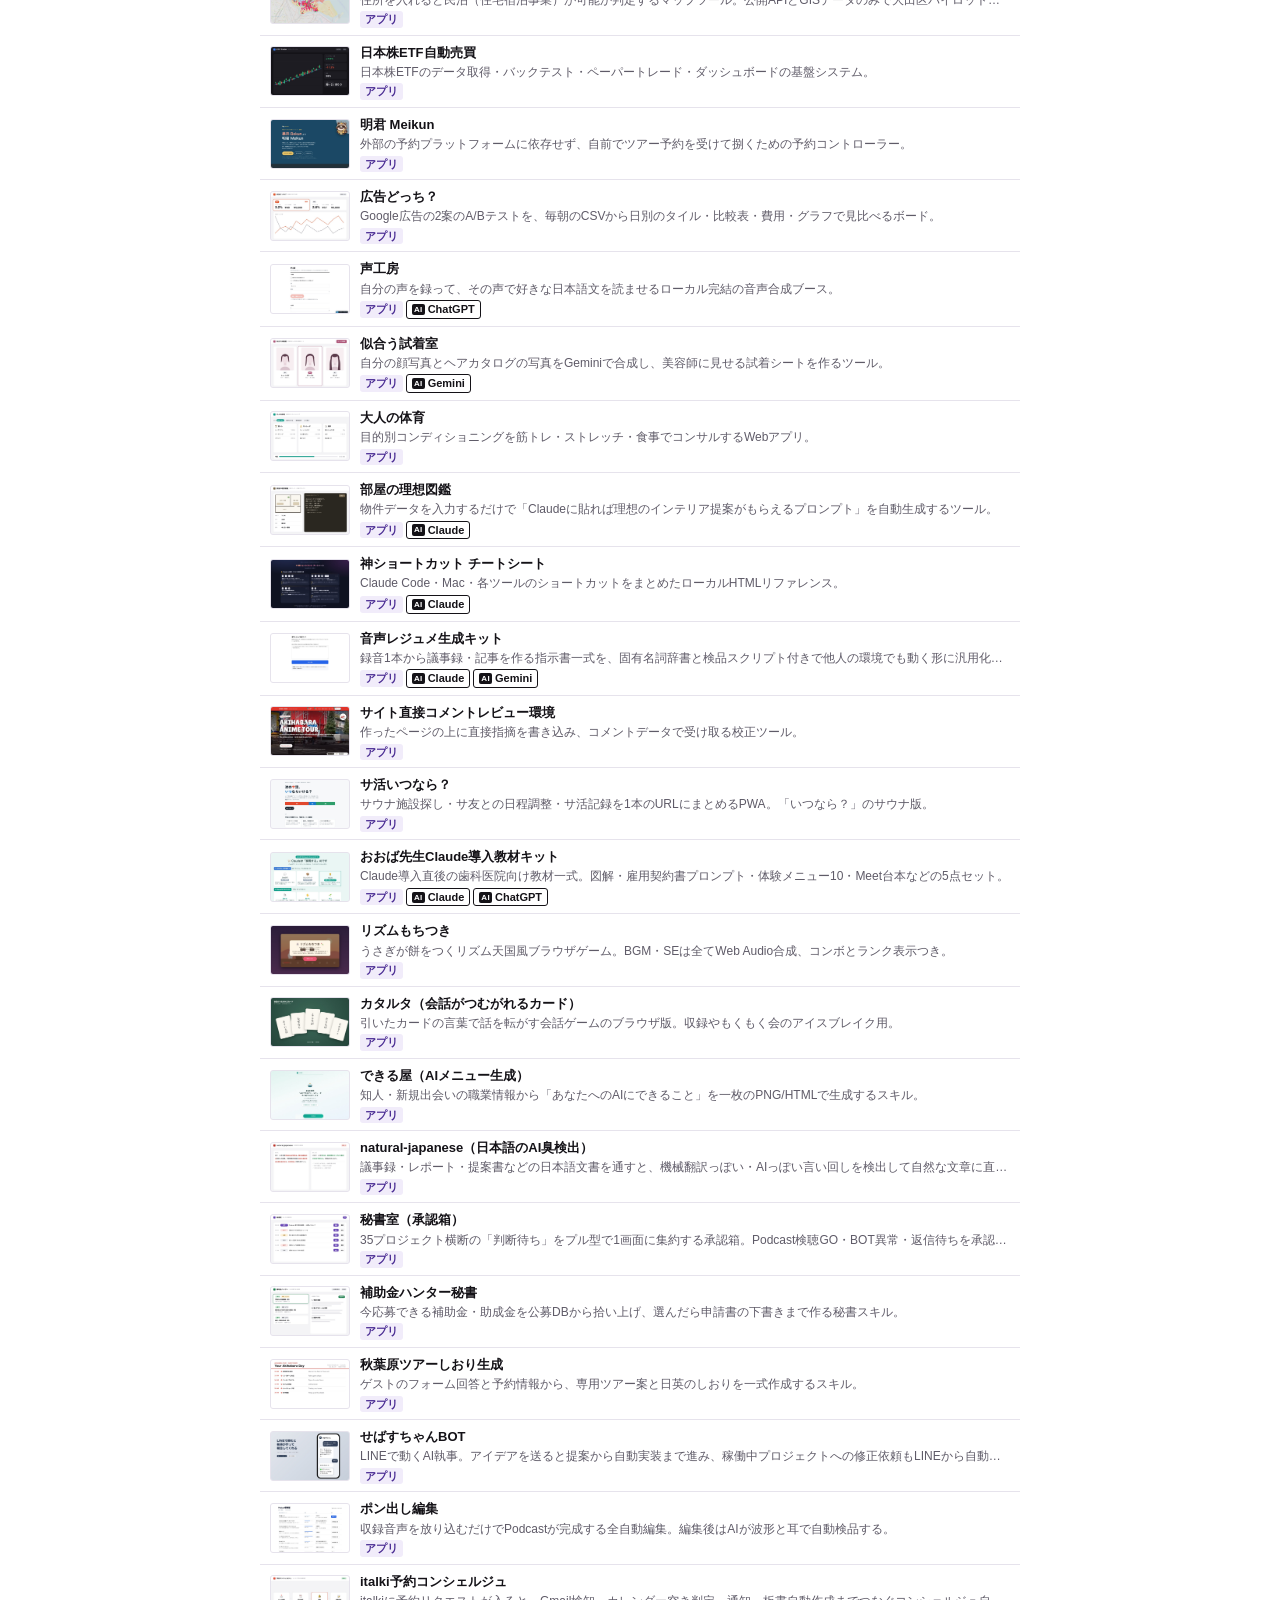
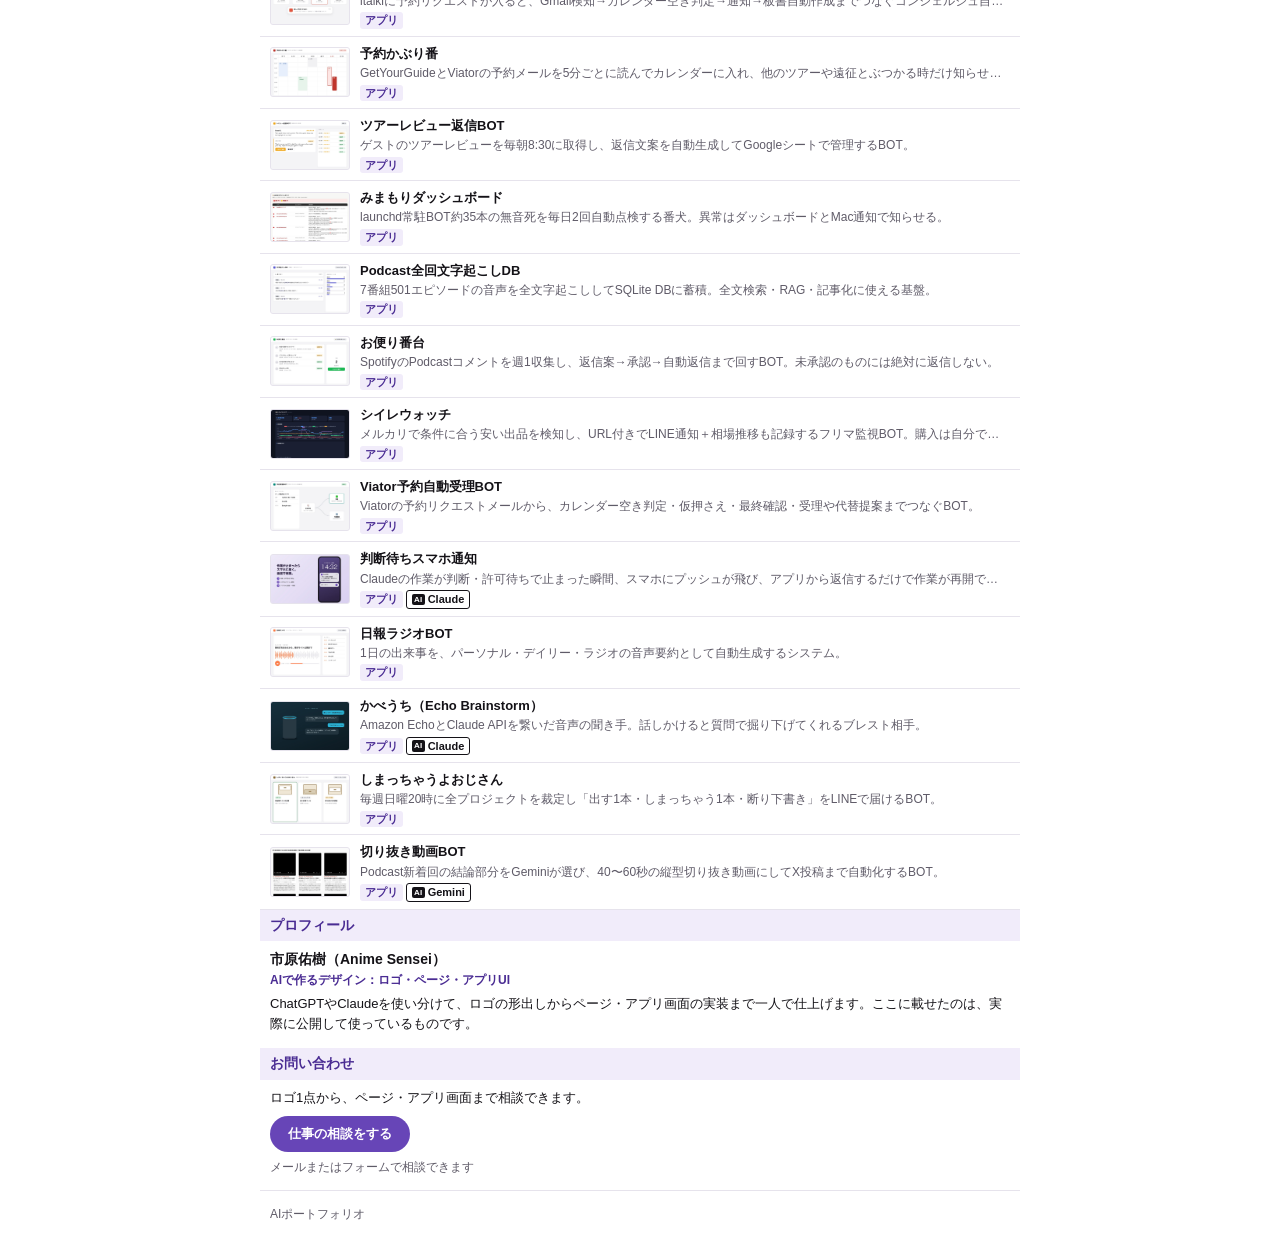
==== commit 2795429a: "Favicon: Aiのみに差し替え（PORTFOLIOは小サイズで掠れるため、Ai部分を切り出し拡大）" ====
--- a/index.html
+++ b/index.html
@@ -10,10 +10,10 @@
 <meta property="og:title" content="AIポートフォリオ｜AIで作ったロゴ・ページ・アプリ">
 <meta property="og:description" content="ChatGPT・Claudeなどを使い分けて作ったデザイン実績。作品ごとに使用AIを記載。">
 <meta property="og:url" content="https://yukitchy.github.io/ai-portfolio/">
-<meta property="og:image" content="https://yukitchy.github.io/ai-portfolio/og-final2.png">
+<meta property="og:image" content="https://yukitchy.github.io/ai-portfolio/og-main.png">
 <meta name="twitter:card" content="summary_large_image">
-<link rel="icon" href="favicon.png" type="image/png">
-<link rel="apple-touch-icon" href="assets/apple-touch-icon.png">
+<link rel="icon" href="favicon-ai.png" type="image/png">
+<link rel="apple-touch-icon" href="assets/apple-touch-icon-ai.png">
 <link rel="stylesheet" href="common.css">
 <style>
 .card{display:flex;gap:10px;padding:7px 10px;border-bottom:1px solid var(--line);align-items:center}
